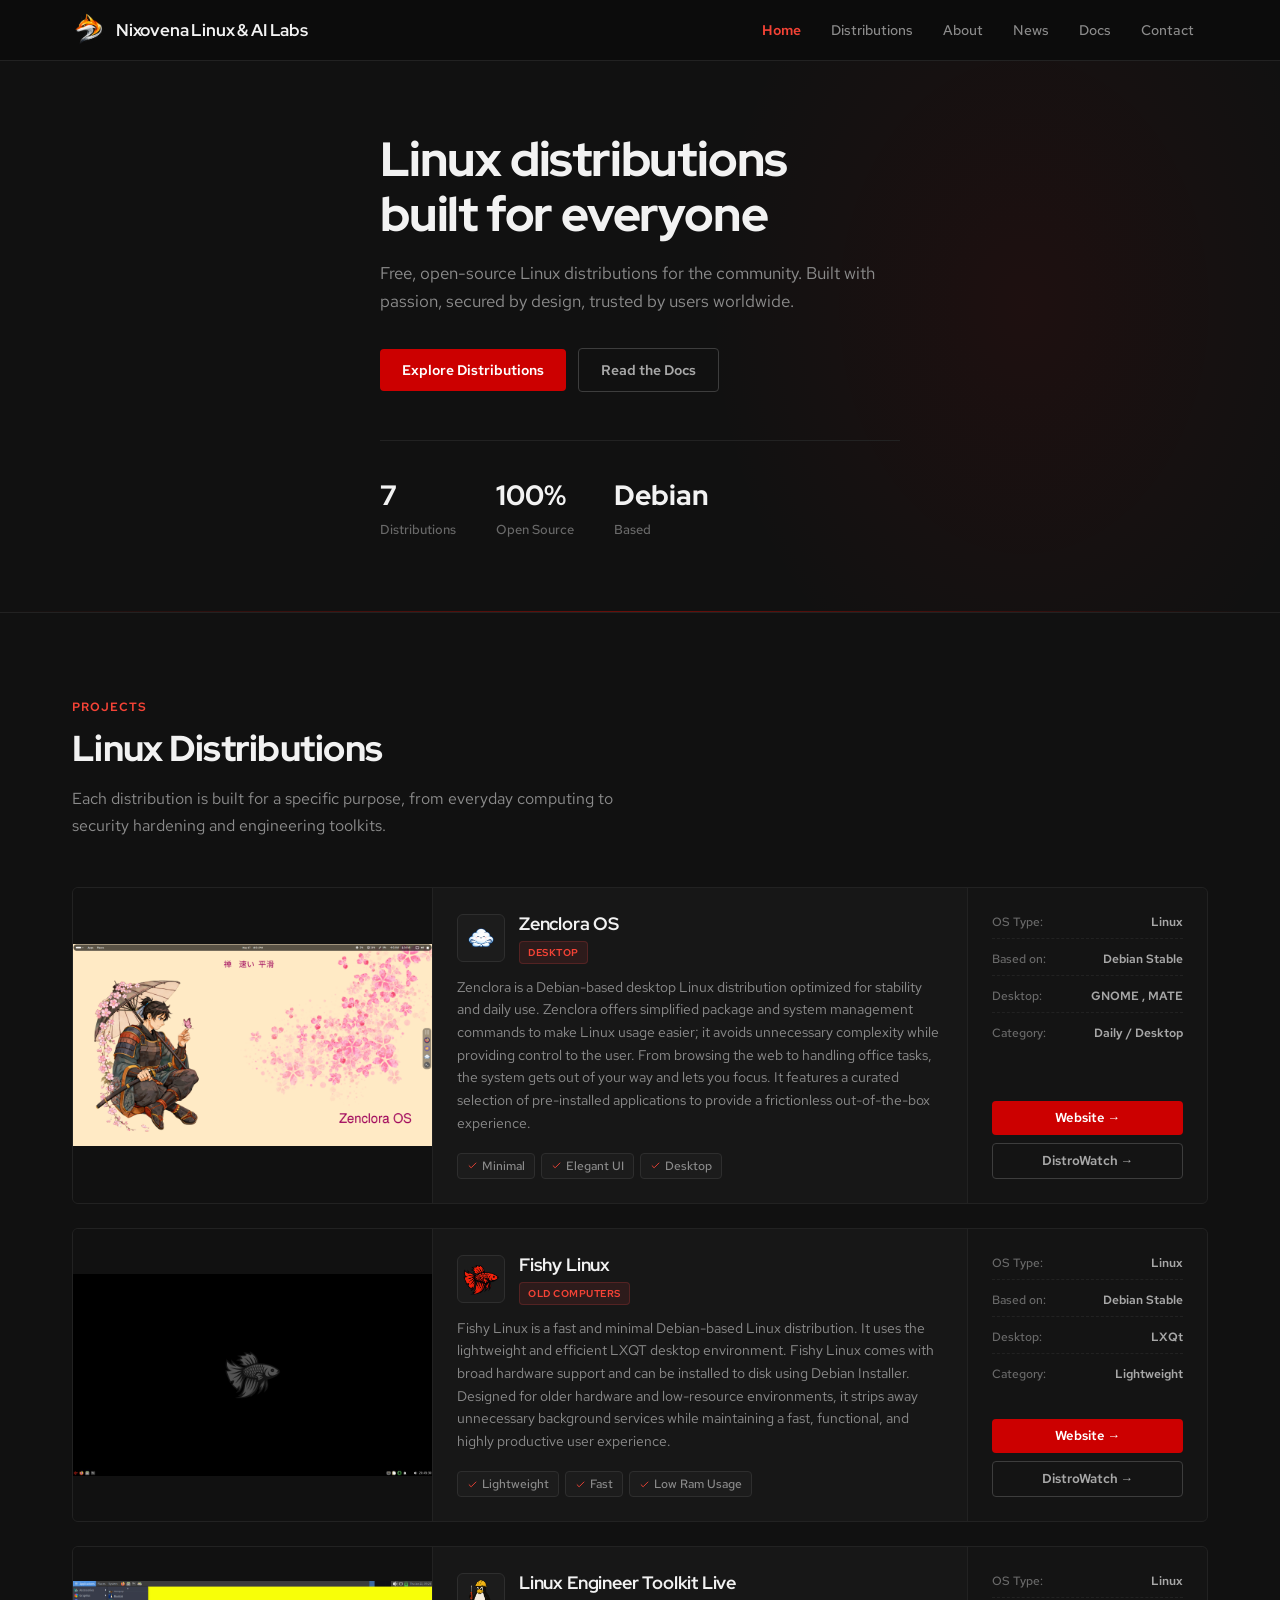
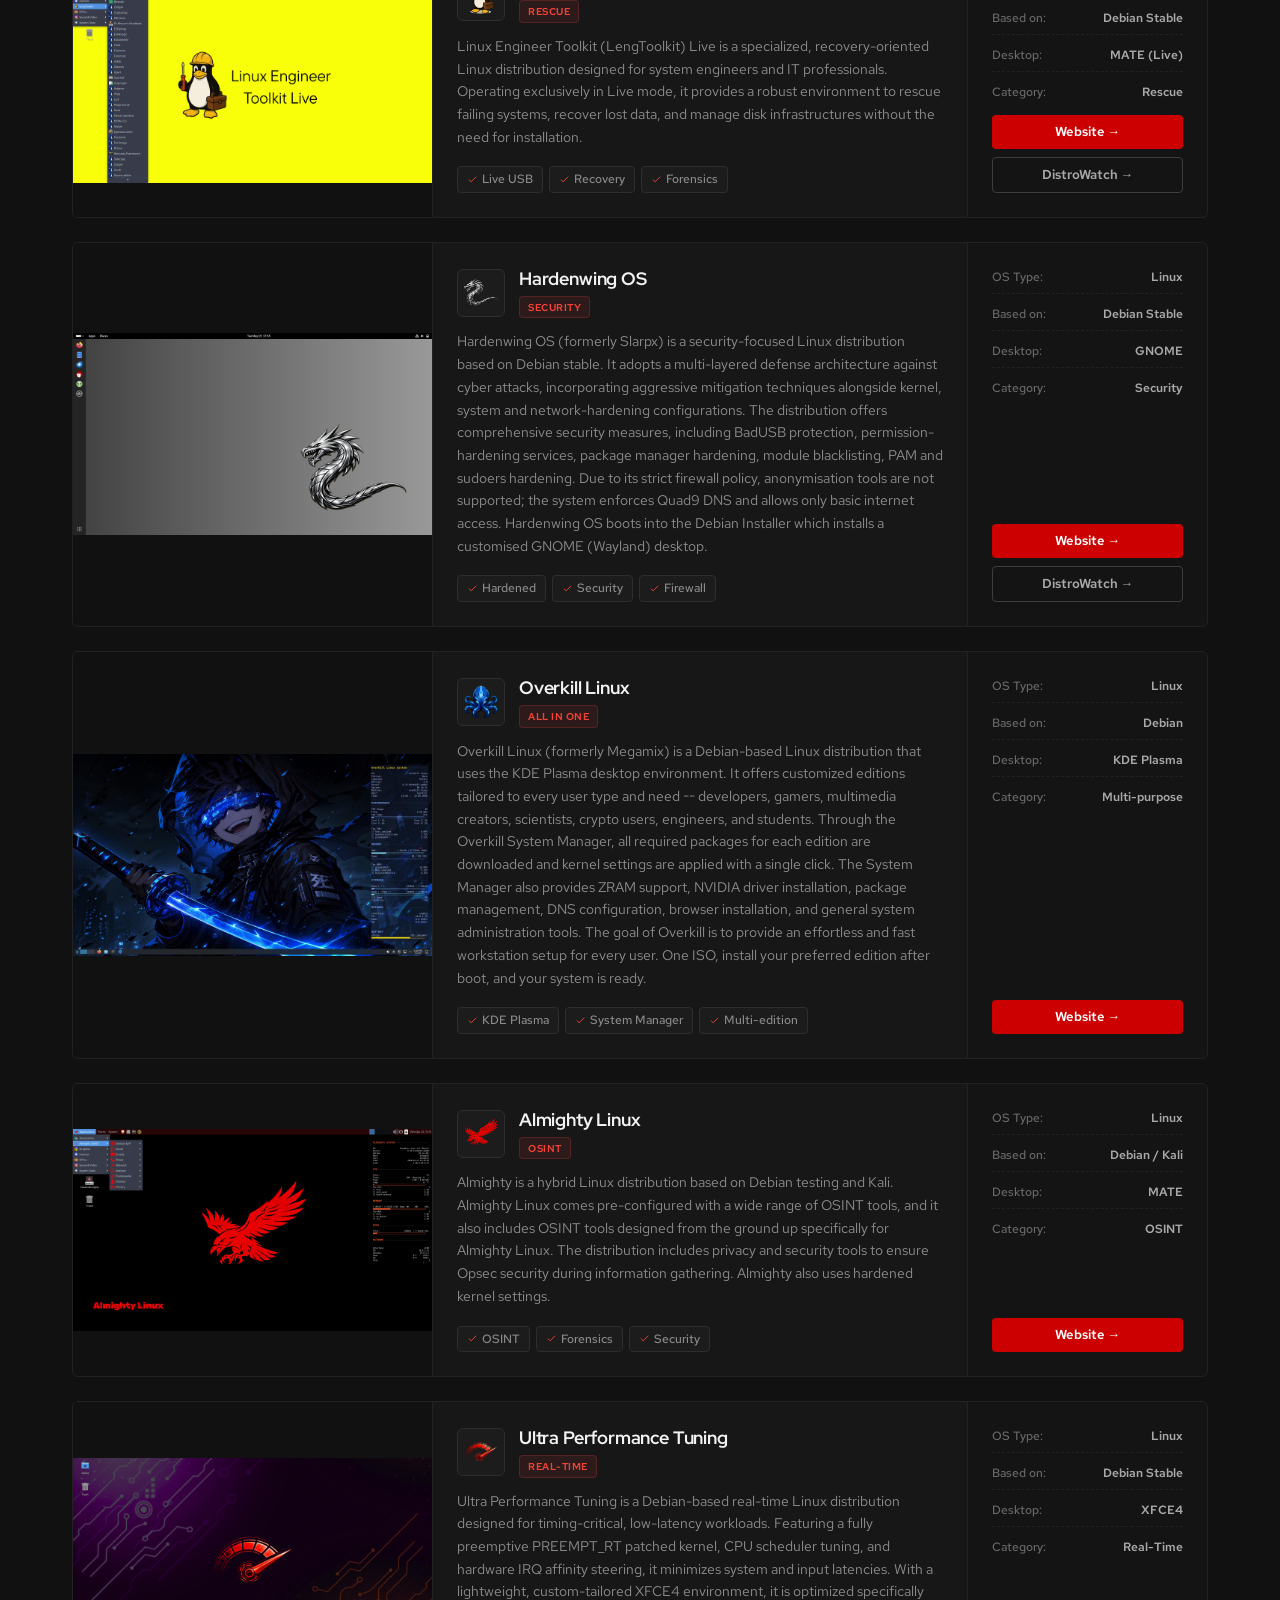
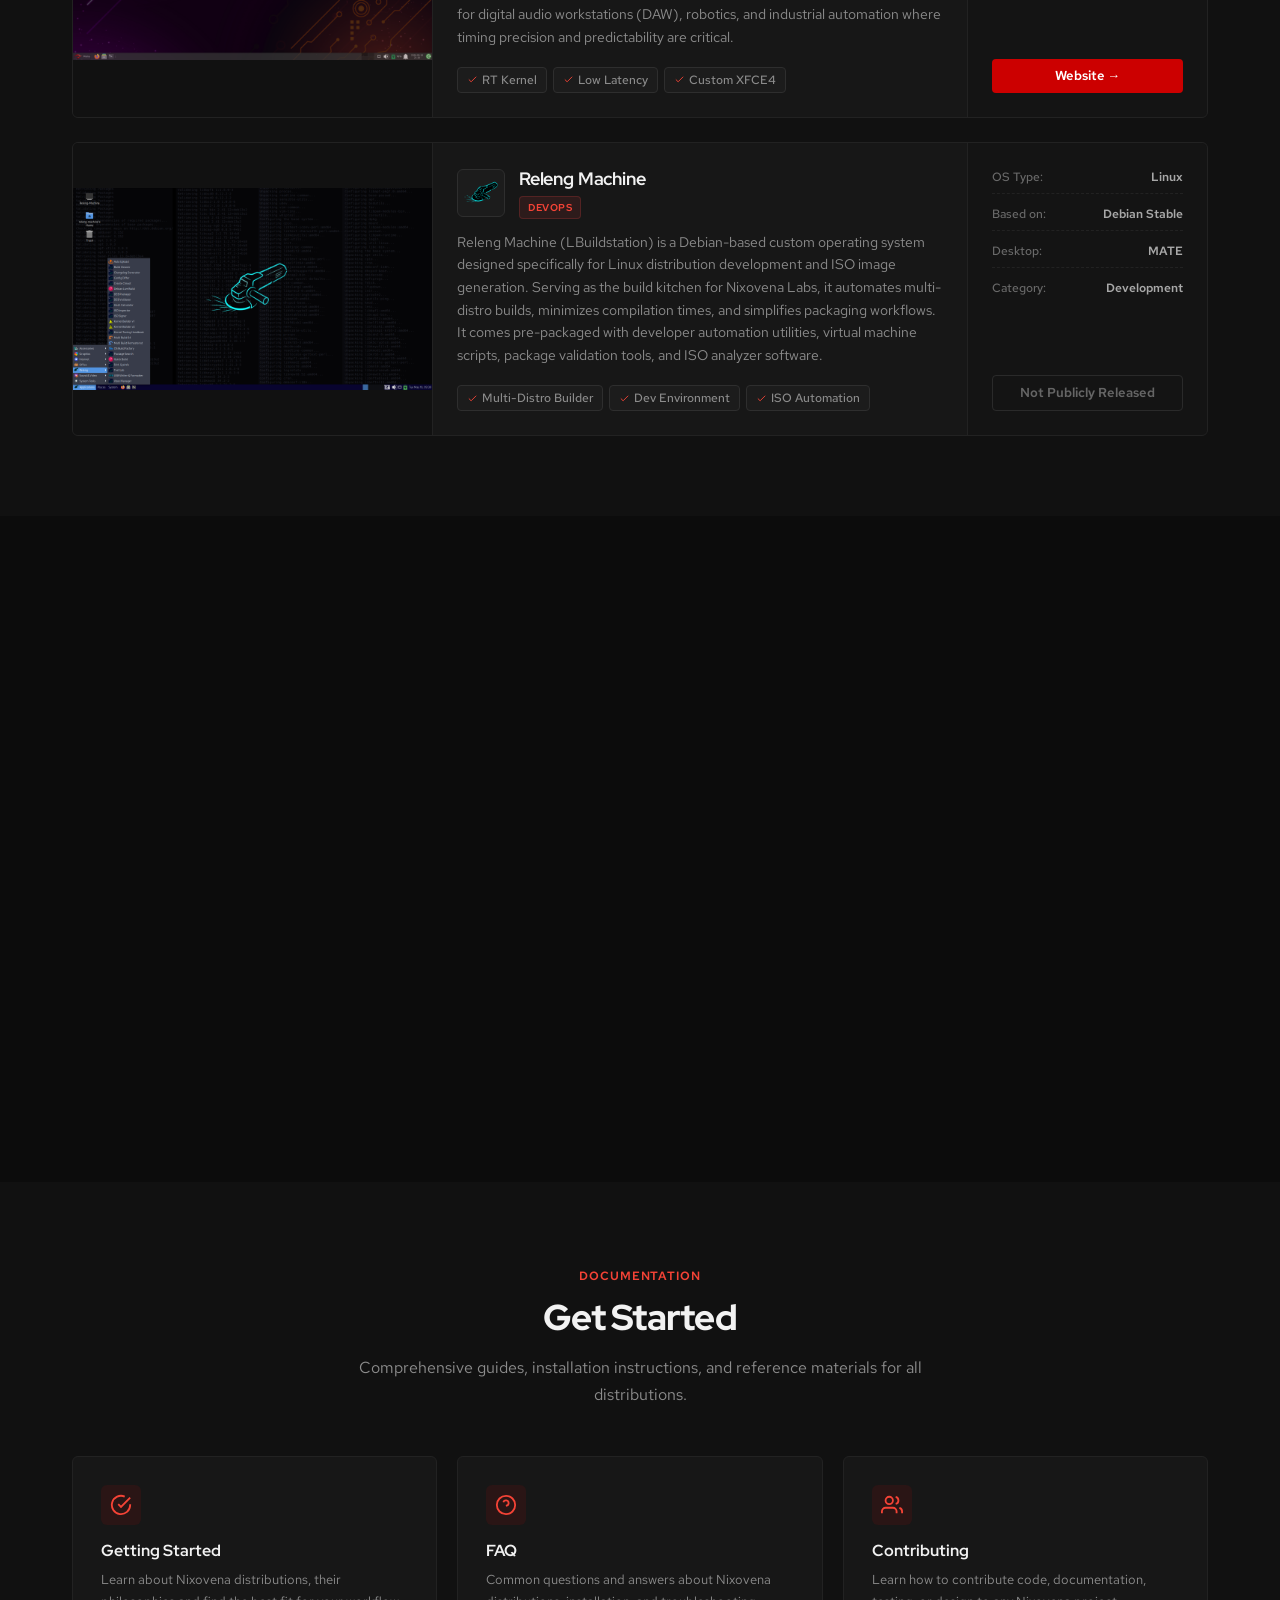
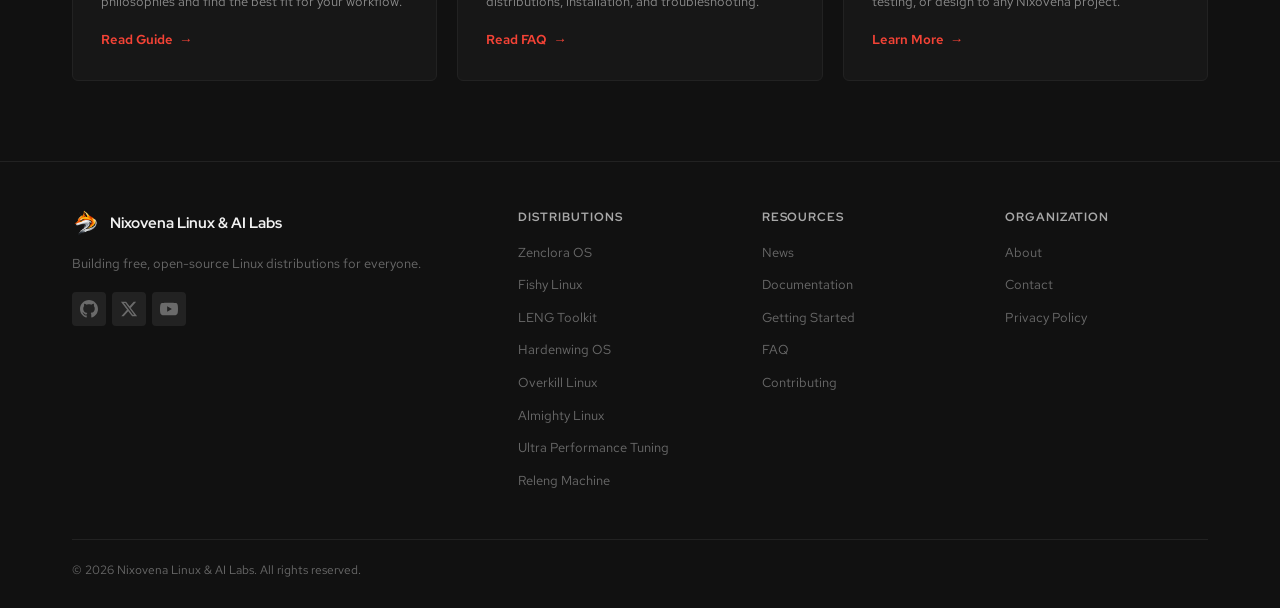
==== index.html @ 55c974b0 "Update index.html" ====
<!DOCTYPE html>
<html lang="en">

<head>
    <meta charset="UTF-8">
    <meta name="viewport" content="width=device-width, initial-scale=1.0">
    <meta name="description"
        content="Nixovena Linux & AI Labs develops free, open-source Linux distributions for everyone. Explore Zenclora OS, Fishy Linux, LENG Toolkit, Hardenwing OS, Overkill Linux, Almighty Linux, Ultra Performance Tuning, and Releng Machine.">
    <meta name="keywords"
        content="Linux, distributions, open source, free, Nixovena Linux & AI Labs, Zenclora, Fishy Linux, Hardenwing, Overkill Linux, Almighty Linux, Ultra Performance Tuning, Releng Machine">
    <title>Nixovena Linux & AI Labs | Linux Distributions for Everyone</title>
    <link rel="icon" type="image/png" href="Assets/nixovena.png">
    <link rel="shortcut icon" href="Assets/nixovena.png" type="image/png">
    <link rel="stylesheet" href="style.css">
</head>

<body>

    <!-- Navbar -->
    <nav class="navbar" id="navbar">
        <div class="navbar-inner">
            <a href="index.html" class="navbar-brand">
                <img src="Assets/nixovena.png" alt="Nixovena Linux & AI Labs Logo">
                <span>Nixovena Linux & AI Labs</span>
            </a>
            <ul class="navbar-links" id="navLinks">
                <li><a href="index.html" class="active">Home</a></li>
                <li><a href="#distros">Distributions</a></li>
                <li><a href="#about-preview">About</a></li>
                <li><a href="news.html">News</a></li>
                <li><a href="docs.html">Docs</a></li>
                <li><a href="contact.html">Contact</a></li>
            </ul>
            <button class="mobile-toggle" id="mobileToggle" aria-label="Toggle navigation">
                <span></span>
                <span></span>
                <span></span>
            </button>
        </div>
    </nav>

    <!-- Hero -->
    <section class="hero" id="hero">
        <div class="hero-content">
            <h1>Linux distributions<br>built for everyone</h1>
            <p class="hero-subtitle">
                Free, open-source Linux distributions for the community.
                Built with passion, secured by design, trusted by users worldwide.
            </p>
            <div class="hero-actions">
                <a href="#distros" class="btn btn-primary">Explore Distributions</a>
                <a href="docs.html" class="btn btn-secondary">Read the Docs</a>
            </div>
            <div class="hero-stats">
                <div class="hero-stat">
                    <div class="hero-stat-value">7</div>
                    <div class="hero-stat-label">Distributions</div>
                </div>
                <div class="hero-stat">
                    <div class="hero-stat-value">100%</div>
                    <div class="hero-stat-label">Open Source</div>
                </div>
                <div class="hero-stat">
                    <div class="hero-stat-value">Debian</div>
                    <div class="hero-stat-label">Based</div>
                </div>
            </div>
        </div>
    </section>

    <!-- Distributions -->
    <section class="section section-alt" id="distros">
        <div class="container">
            <div class="section-header reveal">
                <span class="section-eyebrow">Projects</span>
                <h2 class="section-title">Linux Distributions</h2>
                <p class="section-desc">Each distribution is built for a specific purpose, from everyday computing to
                    security hardening and engineering toolkits.</p>
            </div>

            <div class="distros-grid">

                <!-- Zenclora OS -->
                <div class="distro-card reveal reveal-delay-1">
                    <div class="distro-card-screenshot">
                        <img src="Assets/zenclora-de.png" alt="Zenclora OS Desktop" loading="lazy">
                    </div>
                    <div class="distro-card-content">
                        <div class="distro-card-header">
                            <img src="Assets/zenclora.png" alt="Zenclora OS Logo" class="distro-card-logo">
                            <div class="distro-card-info">
                                <h3>Zenclora OS</h3>
                                <span class="distro-card-tag">Desktop</span>
                            </div>
                        </div>
                        <p class="distro-card-desc">Zenclora is a Debian-based desktop Linux distribution optimized for
                            stability and daily use. Zenclora offers simplified package and system management commands
                            to make Linux usage easier; it avoids unnecessary complexity while providing control to the
                            user. From browsing the web to handling office tasks, the system gets out of your way and
                            lets you focus. It features a curated selection of pre-installed applications to provide a
                            frictionless out-of-the-box experience.</p>
                        <div class="distro-card-features">
                            <span class="distro-feature"><svg viewBox="0 0 24 24" fill="none" stroke="currentColor"
                                    stroke-width="2">
                                    <polyline points="20 6 9 17 4 12" />
                                </svg> Minimal</span>
                            <span class="distro-feature"><svg viewBox="0 0 24 24" fill="none" stroke="currentColor"
                                    stroke-width="2">
                                    <polyline points="20 6 9 17 4 12" />
                                </svg> Elegant UI</span>
                            <span class="distro-feature"><svg viewBox="0 0 24 24" fill="none" stroke="currentColor"
                                    stroke-width="2">
                                    <polyline points="20 6 9 17 4 12" />
                                </svg> Desktop</span>
                        </div>
                    </div>
                    <div class="distro-card-specs">
                        <div class="specs-table">
                            <div class="spec-row">
                                <span class="spec-label">OS Type:</span>
                                <span class="spec-value">Linux</span>
                            </div>
                            <div class="spec-row">
                                <span class="spec-label">Based on:</span>
                                <span class="spec-value">Debian Stable</span>
                            </div>
                            <div class="spec-row">
                                <span class="spec-label">Desktop:</span>
                                <span class="spec-value">GNOME , MATE</span>
                            </div>
                            <div class="spec-row">
                                <span class="spec-label">Category:</span>
                                <span class="spec-value">Daily / Desktop</span>
                            </div>
                        </div>
                        <div class="distro-card-actions">
                            <a href="https://nixovena.org/zenclora" target="_blank" class="btn btn-primary">Website
                                &rarr;</a>
                            <a href="https://distrowatch.com/zenclora" target="_blank"
                                class="btn btn-secondary">DistroWatch
                                &rarr;</a>
                        </div>
                    </div>
                </div>

                <!-- Fishy Linux -->
                <div class="distro-card reveal reveal-delay-2">
                    <div class="distro-card-screenshot">
                        <img src="Assets/fishy-de.jpeg" alt="Fishy Linux Desktop" loading="lazy">
                    </div>
                    <div class="distro-card-content">
                        <div class="distro-card-header">
                            <img src="Assets/fishy.png" alt="Fishy Linux Logo" class="distro-card-logo">
                            <div class="distro-card-info">
                                <h3>Fishy Linux</h3>
                                <span class="distro-card-tag">Old Computers</span>
                            </div>
                        </div>
                        <p class="distro-card-desc">Fishy Linux is a fast and minimal Debian-based Linux distribution.
                            It uses the lightweight and efficient LXQT desktop environment. Fishy Linux comes with broad
                            hardware support and can be installed to disk using Debian Installer. Designed for older
                            hardware and low-resource environments, it strips away unnecessary background services while
                            maintaining a fast, functional, and highly productive user experience.</p>
                        <div class="distro-card-features">
                            <span class="distro-feature"><svg viewBox="0 0 24 24" fill="none" stroke="currentColor"
                                    stroke-width="2">
                                    <polyline points="20 6 9 17 4 12" />
                                </svg> Lightweight</span>
                            <span class="distro-feature"><svg viewBox="0 0 24 24" fill="none" stroke="currentColor"
                                    stroke-width="2">
                                    <polyline points="20 6 9 17 4 12" />
                                </svg> Fast</span>
                            <span class="distro-feature"><svg viewBox="0 0 24 24" fill="none" stroke="currentColor"
                                    stroke-width="2">
                                    <polyline points="20 6 9 17 4 12" />
                                </svg> Low Ram Usage</span>
                        </div>
                    </div>
                    <div class="distro-card-specs">
                        <div class="specs-table">
                            <div class="spec-row">
                                <span class="spec-label">OS Type:</span>
                                <span class="spec-value">Linux</span>
                            </div>
                            <div class="spec-row">
                                <span class="spec-label">Based on:</span>
                                <span class="spec-value">Debian Stable</span>
                            </div>
                            <div class="spec-row">
                                <span class="spec-label">Desktop:</span>
                                <span class="spec-value">LXQt</span>
                            </div>
                            <div class="spec-row">
                                <span class="spec-label">Category:</span>
                                <span class="spec-value">Lightweight</span>
                            </div>
                        </div>
                        <div class="distro-card-actions">
                            <a href="https://nixovena.org/fishy" target="_blank" class="btn btn-primary">Website
                                &rarr;</a>
                            <a href="https://distrowatch.com/fishy" target="_blank"
                                class="btn btn-secondary">DistroWatch
                                &rarr;</a>
                        </div>
                    </div>
                </div>

                <!-- Linux Engineer Toolkit Live -->
                <div class="distro-card reveal reveal-delay-3">
                    <div class="distro-card-screenshot">
                        <img src="Assets/leng-de.png" alt="Linux Engineer Toolkit Live Desktop" loading="lazy">
                    </div>
                    <div class="distro-card-content">
                        <div class="distro-card-header">
                            <img src="Assets/leng.png" alt="LENG Logo" class="distro-card-logo">
                            <div class="distro-card-info">
                                <h3>Linux Engineer Toolkit Live</h3>
                                <span class="distro-card-tag">Rescue</span>
                            </div>
                        </div>
                        <p class="distro-card-desc">Linux Engineer Toolkit (LengToolkit) Live is a specialized,
                            recovery-oriented Linux distribution designed for system engineers and IT professionals.
                            Operating exclusively in Live mode, it provides a robust environment to rescue failing
                            systems, recover lost data, and manage disk infrastructures without the need for
                            installation.</p>
                        <div class="distro-card-features">
                            <span class="distro-feature"><svg viewBox="0 0 24 24" fill="none" stroke="currentColor"
                                    stroke-width="2">
                                    <polyline points="20 6 9 17 4 12" />
                                </svg> Live USB</span>
                            <span class="distro-feature"><svg viewBox="0 0 24 24" fill="none" stroke="currentColor"
                                    stroke-width="2">
                                    <polyline points="20 6 9 17 4 12" />
                                </svg> Recovery</span>
                            <span class="distro-feature"><svg viewBox="0 0 24 24" fill="none" stroke="currentColor"
                                    stroke-width="2">
                                    <polyline points="20 6 9 17 4 12" />
                                </svg> Forensics</span>
                        </div>
                    </div>
                    <div class="distro-card-specs">
                        <div class="specs-table">
                            <div class="spec-row">
                                <span class="spec-label">OS Type:</span>
                                <span class="spec-value">Linux</span>
                            </div>
                            <div class="spec-row">
                                <span class="spec-label">Based on:</span>
                                <span class="spec-value">Debian Stable</span>
                            </div>
                            <div class="spec-row">
                                <span class="spec-label">Desktop:</span>
                                <span class="spec-value">MATE (Live)</span>
                            </div>
                            <div class="spec-row">
                                <span class="spec-label">Category:</span>
                                <span class="spec-value">Rescue</span>
                            </div>
                        </div>
                        <div class="distro-card-actions">
                            <a href="https://nixovena.org/lengtoolkit" target="_blank" class="btn btn-primary">Website
                                &rarr;</a>
                            <a href="https://distrowatch.com/lengtoolkit" target="_blank"
                                class="btn btn-secondary">DistroWatch
                                &rarr;</a>
                        </div>
                    </div>
                </div>

                <!-- Hardenwing OS -->
                <div class="distro-card reveal reveal-delay-4">
                    <div class="distro-card-screenshot">
                        <img src="Assets/hardenwing-de.png" alt="Hardenwing OS Desktop" loading="lazy">
                    </div>
                    <div class="distro-card-content">
                        <div class="distro-card-header">
                            <img src="Assets/hardenwing.png" alt="Hardenwing Logo" class="distro-card-logo">
                            <div class="distro-card-info">
                                <h3>Hardenwing OS</h3>
                                <span class="distro-card-tag">Security</span>
                            </div>
                        </div>
                        <p class="distro-card-desc">Hardenwing OS (formerly Slarpx) is a security-focused Linux
                            distribution based on Debian stable. It adopts a multi-layered defense
                            architecture against cyber attacks, incorporating aggressive mitigation techniques alongside
                            kernel, system and network-hardening configurations. The distribution offers comprehensive
                            security measures, including BadUSB protection, permission-hardening services, package
                            manager hardening, module blacklisting, PAM and sudoers hardening. Due to its strict
                            firewall policy, anonymisation tools are not supported; the system enforces Quad9 DNS and
                            allows only basic internet access. Hardenwing OS boots into the Debian Installer
                            which installs a customised GNOME (Wayland) desktop.</p>
                        <div class="distro-card-features">
                            <span class="distro-feature"><svg viewBox="0 0 24 24" fill="none" stroke="currentColor"
                                    stroke-width="2">
                                    <polyline points="20 6 9 17 4 12" />
                                </svg> Hardened</span>
                            <span class="distro-feature"><svg viewBox="0 0 24 24" fill="none" stroke="currentColor"
                                    stroke-width="2">
                                    <polyline points="20 6 9 17 4 12" />
                                </svg> Security</span>
                            <span class="distro-feature"><svg viewBox="0 0 24 24" fill="none" stroke="currentColor"
                                    stroke-width="2">
                                    <polyline points="20 6 9 17 4 12" />
                                </svg> Firewall</span>
                        </div>
                    </div>
                    <div class="distro-card-specs">
                        <div class="specs-table">
                            <div class="spec-row">
                                <span class="spec-label">OS Type:</span>
                                <span class="spec-value">Linux</span>
                            </div>
                            <div class="spec-row">
                                <span class="spec-label">Based on:</span>
                                <span class="spec-value">Debian Stable</span>
                            </div>
                            <div class="spec-row">
                                <span class="spec-label">Desktop:</span>
                                <span class="spec-value">GNOME</span>
                            </div>
                            <div class="spec-row">
                                <span class="spec-label">Category:</span>
                                <span class="spec-value">Security</span>
                            </div>
                        </div>
                        <div class="distro-card-actions">
                            <a href="https://nixovena.org/hardenwing" target="_blank" class="btn btn-primary">Website
                                &rarr;</a>
                            <a href="https://distrowatch.com/hardenwing" target="_blank"
                                class="btn btn-secondary">DistroWatch
                                &rarr;</a>
                        </div>
                    </div>
                </div>

                <!-- Overkill Linux -->
                <div class="distro-card reveal reveal-delay-5">
                    <div class="distro-card-screenshot">
                        <img src="Assets/overkill-de.jpeg" alt="Overkill Linux Desktop" loading="lazy">
                    </div>
                    <div class="distro-card-content">
                        <div class="distro-card-header">
                            <img src="Assets/overkill.png" alt="Overkill Linux Logo" class="distro-card-logo">
                            <div class="distro-card-info">
                                <h3>Overkill Linux</h3>
                                <span class="distro-card-tag">All In One</span>
                            </div>
                        </div>
                        <p class="distro-card-desc">Overkill Linux (formerly Megamix) is a Debian-based Linux distribution that uses the KDE Plasma desktop environment. It offers customized editions tailored to every user type and need -- developers, gamers, multimedia creators, scientists, crypto users, engineers, and students. Through the Overkill System Manager, all required packages for each edition are downloaded and kernel settings are applied with a single click. The System Manager also provides ZRAM support, NVIDIA driver installation, package management, DNS configuration, browser installation, and general system administration tools. The goal of Overkill is to provide an effortless and fast workstation setup for every user. One ISO, install your preferred edition after boot, and your system is ready.</p>
                        <div class="distro-card-features">
                            <span class="distro-feature"><svg viewBox="0 0 24 24" fill="none" stroke="currentColor"
                                    stroke-width="2">
                                    <polyline points="20 6 9 17 4 12" />
                                </svg> KDE Plasma</span>
                            <span class="distro-feature"><svg viewBox="0 0 24 24" fill="none" stroke="currentColor"
                                    stroke-width="2">
                                    <polyline points="20 6 9 17 4 12" />
                                </svg> System Manager</span>
                            <span class="distro-feature"><svg viewBox="0 0 24 24" fill="none" stroke="currentColor"
                                    stroke-width="2">
                                    <polyline points="20 6 9 17 4 12" />
                                </svg> Multi-edition</span>
                        </div>
                    </div>
                    <div class="distro-card-specs">
                        <div class="specs-table">
                            <div class="spec-row">
                                <span class="spec-label">OS Type:</span>
                                <span class="spec-value">Linux</span>
                            </div>
                            <div class="spec-row">
                                <span class="spec-label">Based on:</span>
                                <span class="spec-value">Debian</span>
                            </div>
                            <div class="spec-row">
                                <span class="spec-label">Desktop:</span>
                                <span class="spec-value">KDE Plasma</span>
                            </div>
                            <div class="spec-row">
                                <span class="spec-label">Category:</span>
                                <span class="spec-value">Multi-purpose</span>
                            </div>
                        </div>
                        <div class="distro-card-actions">
                            <a href="https://nixovena.org/overkill" target="_blank" class="btn btn-primary">Website
                                &rarr;</a>
                        </div>
                    </div>
                </div>

                <!-- Almighty Linux -->
                <div class="distro-card reveal reveal-delay-6">
                    <div class="distro-card-screenshot">
                        <img src="Assets/almighty-de.png" alt="Almighty Linux Desktop" loading="lazy">
                    </div>
                    <div class="distro-card-content">
                        <div class="distro-card-header">
                            <img src="Assets/almighty.png" alt="Almighty Linux Logo" class="distro-card-logo">
                            <div class="distro-card-info">
                                <h3>Almighty Linux</h3>
                                <span class="distro-card-tag">OSINT</span>
                            </div>
                        </div>
                        <p class="distro-card-desc">Almighty is a hybrid Linux distribution based on Debian testing and
                            Kali. Almighty Linux comes pre-configured with a wide range of OSINT tools, and it also
                            includes OSINT tools designed from the ground up specifically for Almighty Linux. The
                            distribution includes privacy and security tools to ensure Opsec security during information
                            gathering. Almighty also uses hardened kernel settings.</p>
                        <div class="distro-card-features">
                            <span class="distro-feature"><svg viewBox="0 0 24 24" fill="none" stroke="currentColor"
                                    stroke-width="2">
                                    <polyline points="20 6 9 17 4 12" />
                                </svg> OSINT</span>
                            <span class="distro-feature"><svg viewBox="0 0 24 24" fill="none" stroke="currentColor"
                                    stroke-width="2">
                                    <polyline points="20 6 9 17 4 12" />
                                </svg> Forensics</span>
                            <span class="distro-feature"><svg viewBox="0 0 24 24" fill="none" stroke="currentColor"
                                    stroke-width="2">
                                    <polyline points="20 6 9 17 4 12" />
                                </svg> Security</span>
                        </div>
                    </div>
                    <div class="distro-card-specs">
                        <div class="specs-table">
                            <div class="spec-row">
                                <span class="spec-label">OS Type:</span>
                                <span class="spec-value">Linux</span>
                            </div>
                            <div class="spec-row">
                                <span class="spec-label">Based on:</span>
                                <span class="spec-value">Debian / Kali</span>
                            </div>
                            <div class="spec-row">
                                <span class="spec-label">Desktop:</span>
                                <span class="spec-value">MATE</span>
                            </div>
                            <div class="spec-row">
                                <span class="spec-label">Category:</span>
                                <span class="spec-value">OSINT</span>
                            </div>
                        </div>
                        <div class="distro-card-actions">
                            <a href="https://nixovena.org/almighty" target="_blank" class="btn btn-primary">Website
                                &rarr;</a>
                        </div>
                    </div>
                </div>

                <!-- Ultra Performance Tuning -->
                <div class="distro-card reveal reveal-delay-7">
                    <div class="distro-card-screenshot">
                        <img src="Assets/upt-de.png" alt="Ultra Performance Tuning Desktop" loading="lazy">
                    </div>
                    <div class="distro-card-content">
                        <div class="distro-card-header">
                            <img src="Assets/upt.png" alt="Ultra Performance Tuning Logo" class="distro-card-logo">
                            <div class="distro-card-info">
                                <h3>Ultra Performance Tuning</h3>
                                <span class="distro-card-tag">Real-Time</span>
                            </div>
                        </div>
                        <p class="distro-card-desc">Ultra Performance Tuning is a Debian-based real-time Linux
                            distribution
                            designed for timing-critical, low-latency workloads. Featuring a fully preemptive PREEMPT_RT
                            patched kernel, CPU scheduler tuning, and hardware IRQ affinity steering, it minimizes
                            system
                            and input latencies. With a lightweight, custom-tailored XFCE4 environment, it is optimized
                            specifically for digital audio workstations (DAW), robotics, and industrial automation where
                            timing precision and predictability are critical.
                        </p>
                        <div class="distro-card-features">
                            <span class="distro-feature"><svg viewBox="0 0 24 24" fill="none" stroke="currentColor"
                                    stroke-width="2">
                                    <polyline points="20 6 9 17 4 12" />
                                </svg> RT Kernel</span>
                            <span class="distro-feature"><svg viewBox="0 0 24 24" fill="none" stroke="currentColor"
                                    stroke-width="2">
                                    <polyline points="20 6 9 17 4 12" />
                                </svg> Low Latency</span>
                            <span class="distro-feature"><svg viewBox="0 0 24 24" fill="none" stroke="currentColor"
                                    stroke-width="2">
                                    <polyline points="20 6 9 17 4 12" />
                                </svg> Custom XFCE4</span>
                        </div>
                    </div>
                    <div class="distro-card-specs">
                        <div class="specs-table">
                            <div class="spec-row">
                                <span class="spec-label">OS Type:</span>
                                <span class="spec-value">Linux</span>
                            </div>
                            <div class="spec-row">
                                <span class="spec-label">Based on:</span>
                                <span class="spec-value">Debian Stable</span>
                            </div>
                            <div class="spec-row">
                                <span class="spec-label">Desktop:</span>
                                <span class="spec-value">XFCE4</span>
                            </div>
                            <div class="spec-row">
                                <span class="spec-label">Category:</span>
                                <span class="spec-value">Real-Time</span>
                            </div>
                        </div>
                        <div class="distro-card-actions">
                            <a href="https://nixovena.org/ultra-performance-tuning" target="_blank"
                                class="btn btn-primary">Website
                                &rarr;</a>
                        </div>
                    </div>
                </div>

                <!-- Releng Machine -->
                <div class="distro-card reveal reveal-delay-8">
                    <div class="distro-card-screenshot">
                        <img src="Assets/rm-de.png" alt="Releng Machine Desktop" loading="lazy">
                    </div>
                    <div class="distro-card-content">
                        <div class="distro-card-header">
                            <img src="Assets/rm.png" alt="Releng Machine Logo" class="distro-card-logo">
                            <div class="distro-card-info">
                                <h3>Releng Machine</h3>
                                <span class="distro-card-tag">DevOps</span>
                            </div>
                        </div>
                        <p class="distro-card-desc">Releng Machine (LBuildstation) is a Debian-based custom operating
                            system designed specifically for Linux distribution development and ISO image generation.
                            Serving as the build kitchen for Nixovena Labs, it automates multi-distro builds, minimizes
                            compilation times, and simplifies packaging workflows. It comes pre-packaged with developer
                            automation utilities, virtual machine scripts, package validation tools, and ISO analyzer
                            software.
                        </p>
                        <div class="distro-card-features">
                            <span class="distro-feature"><svg viewBox="0 0 24 24" fill="none" stroke="currentColor"
                                    stroke-width="2">
                                    <polyline points="20 6 9 17 4 12" />
                                </svg> Multi-Distro Builder</span>
                            <span class="distro-feature"><svg viewBox="0 0 24 24" fill="none" stroke="currentColor"
                                    stroke-width="2">
                                    <polyline points="20 6 9 17 4 12" />
                                </svg> Dev Environment</span>
                            <span class="distro-feature"><svg viewBox="0 0 24 24" fill="none" stroke="currentColor"
                                    stroke-width="2">
                                    <polyline points="20 6 9 17 4 12" />
                                </svg> ISO Automation</span>
                        </div>
                    </div>
                    <div class="distro-card-specs">
                        <div class="specs-table">
                            <div class="spec-row">
                                <span class="spec-label">OS Type:</span>
                                <span class="spec-value">Linux</span>
                            </div>
                            <div class="spec-row">
                                <span class="spec-label">Based on:</span>
                                <span class="spec-value">Debian Stable</span>
                            </div>
                            <div class="spec-row">
                                <span class="spec-label">Desktop:</span>
                                <span class="spec-value">MATE</span>
                            </div>
                            <div class="spec-row">
                                <span class="spec-label">Category:</span>
                                <span class="spec-value">Development</span>
                            </div>
                        </div>
                        <div class="distro-card-actions">
                            <button class="btn btn-secondary" disabled
                                style="opacity: 0.55; cursor: not-allowed; width: 100%; display: flex; justify-content: center; align-items: center;">Not
                                Publicly Released</button>
                        </div>
                    </div>
                </div>

            </div>
        </div>
    </section>

    <!-- About -->
    <section class="section" id="about-preview">
        <div class="container">
            <div class="about-grid">
                <div class="about-image reveal">
                    <video src="Assets/teaser.mp4" autoplay loop muted playsinline
                        style="width: 100%; max-width: 650px; border-radius: 16px; box-shadow: 0 24px 48px rgba(0,0,0,0.7), 0 0 0 1px rgba(255,255,255,0.05); object-fit: cover;"></video>
                </div>
                <div class="about-content reveal reveal-delay-2">
                    <span class="section-eyebrow">About</span>
                    <h2>What is Nixovena Linux & AI Labs?</h2>
                    <p>Nixovena Linux & AI Labs is an independent organization dedicated to building free, open-source
                        Linux distributions for the global community. The mission is to make Linux accessible, secure,
                        and powerful for everyone, from beginners to advanced security researchers.</p>
                    <p>Every distribution solves a real-world problem, whether it's providing a clean desktop
                        experience, a toolkit for engineers, or a hardened OS for security-conscious users.</p>
                    <div class="about-values">
                        <div class="about-value">
                            <div class="about-value-icon"><svg width="20" height="20" viewBox="0 0 24 24" fill="none"
                                    stroke="currentColor" stroke-width="2">
                                    <rect x="3" y="11" width="18" height="11" rx="2" ry="2" />
                                    <path d="M7 11V7a5 5 0 0 1 10 0v4" />
                                </svg></div>
                            <h4>Open Source</h4>
                            <p>100% free and open source, forever.</p>
                        </div>
                        <div class="about-value">
                            <div class="about-value-icon"><svg width="20" height="20" viewBox="0 0 24 24" fill="none"
                                    stroke="currentColor" stroke-width="2">
                                    <path d="M12 22s8-4 8-10V5l-8-3-8 3v7c0 6 8 10 8 10z" />
                                </svg></div>
                            <h4>Security First</h4>
                            <p>Built with security as a core principle.</p>
                        </div>
                        <div class="about-value">
                            <div class="about-value-icon"><svg width="20" height="20" viewBox="0 0 24 24" fill="none"
                                    stroke="currentColor" stroke-width="2">
                                    <circle cx="12" cy="12" r="10" />
                                    <line x1="2" y1="12" x2="22" y2="12" />
                                    <path
                                        d="M12 2a15.3 15.3 0 0 1 4 10 15.3 15.3 0 0 1-4 10 15.3 15.3 0 0 1-4-10 15.3 15.3 0 0 1 4-10z" />
                                </svg></div>
                            <h4>Community</h4>
                            <p>By the community, for the community.</p>
                        </div>
                        <div class="about-value">
                            <div class="about-value-icon"><svg width="20" height="20" viewBox="0 0 24 24" fill="none"
                                    stroke="currentColor" stroke-width="2">
                                    <polygon points="13 2 3 14 12 14 11 22 21 10 12 10 13 2" />
                                </svg></div>
                            <h4>Performance</h4>
                            <p>Optimized for speed and efficiency.</p>
                        </div>
                    </div>
                </div>
            </div>
        </div>
    </section>

    <!-- Docs Preview -->
    <section class="section section-alt" id="docs-preview">
        <div class="container">
            <div class="section-header center reveal">
                <span class="section-eyebrow">Documentation</span>
                <h2 class="section-title">Get Started</h2>
                <p class="section-desc">Comprehensive guides, installation instructions, and reference materials for all
                    distributions.</p>
            </div>
            <div class="docs-grid">
                <a href="docs.html#getting-started" class="docs-card reveal reveal-delay-1">
                    <div class="docs-card-icon"><svg width="22" height="22" viewBox="0 0 24 24" fill="none"
                            stroke="currentColor" stroke-width="2">
                            <path d="M22 11.08V12a10 10 0 1 1-5.93-9.14" />
                            <polyline points="22 4 12 14.01 9 11.01" />
                        </svg></div>
                    <h3>Getting Started</h3>
                    <p>Learn about Nixovena distributions, their philosophies and find the best fit for your workflow.
                    </p>
                    <span class="docs-card-link">Read Guide <span>&rarr;</span></span>
                </a>
                <a href="docs.html#faq" class="docs-card reveal reveal-delay-2">
                    <div class="docs-card-icon"><svg width="22" height="22" viewBox="0 0 24 24" fill="none"
                            stroke="currentColor" stroke-width="2">
                            <circle cx="12" cy="12" r="10" />
                            <path d="M9.09 9a3 3 0 0 1 5.83 1c0 2-3 3-3 3" />
                            <line x1="12" y1="17" x2="12.01" y2="17" />
                        </svg></div>
                    <h3>FAQ</h3>
                    <p>Common questions and answers about Nixovena distributions, installation, and troubleshooting.</p>
                    <span class="docs-card-link">Read FAQ <span>&rarr;</span></span>
                </a>
                <a href="docs.html#contributing" class="docs-card reveal reveal-delay-3">
                    <div class="docs-card-icon"><svg width="22" height="22" viewBox="0 0 24 24" fill="none"
                            stroke="currentColor" stroke-width="2">
                            <path d="M17 21v-2a4 4 0 0 0-4-4H5a4 4 0 0 0-4 4v2" />
                            <circle cx="9" cy="7" r="4" />
                            <path d="M23 21v-2a4 4 0 0 0-3-3.87" />
                            <path d="M16 3.13a4 4 0 0 1 0 7.75" />
                        </svg></div>
                    <h3>Contributing</h3>
                    <p>Learn how to contribute code, documentation, testing, or design to any Nixovena project.</p>
                    <span class="docs-card-link">Learn More <span>&rarr;</span></span>
                </a>
            </div>
        </div>
    </section>

    <!-- Footer -->
    <footer class="footer">
        <div class="container">
            <div class="footer-grid">
                <div class="footer-about">
                    <div class="footer-brand">
                        <img src="Assets/nixovena.png" alt="Nixovena Labs">
                        <span>Nixovena Linux & AI Labs</span>
                    </div>
                    <p>Building free, open-source Linux distributions for everyone.</p>
                    <div class="footer-social">
                        <a href="https://github.com/Nixovena" target="_blank" aria-label="GitHub">
                            <svg width="18" height="18" viewBox="0 0 24 24" fill="currentColor">
                                <path
                                    d="M12 0c-6.626 0-12 5.373-12 12 0 5.302 3.438 9.8 8.207 11.387.599.111.793-.261.793-.577v-2.234c-3.338.726-4.033-1.416-4.033-1.416-.546-1.387-1.333-1.756-1.333-1.756-1.089-.745.083-.729.083-.729 1.205.084 1.839 1.237 1.839 1.237 1.07 1.834 2.807 1.304 3.492.997.107-.775.418-1.305.762-1.604-2.665-.305-5.467-1.334-5.467-5.931 0-1.311.469-2.381 1.236-3.221-.124-.303-.535-1.524.117-3.176 0 0 1.008-.322 3.301 1.23.957-.266 1.983-.399 3.003-.404 1.02.005 2.047.138 3.006.404 2.291-1.552 3.297-1.23 3.297-1.23.653 1.653.242 2.874.118 3.176.77.84 1.235 1.911 1.235 3.221 0 4.609-2.807 5.624-5.479 5.921.43.372.823 1.102.823 2.222v3.293c0 .319.192.694.801.576 4.765-1.589 8.199-6.086 8.199-11.386 0-6.627-5.373-12-12-12z" />
                            </svg>
                        </a>
                        <a href="https://x.com/Nixovena" target="_blank" aria-label="X">
                            <svg width="18" height="18" viewBox="0 0 24 24" fill="currentColor">
                                <path
                                    d="M18.244 2.25h3.308l-7.227 8.26 8.502 11.24H16.17l-5.214-6.817L4.99 21.75H1.68l7.73-8.835L1.254 2.25H8.08l4.713 6.231zm-1.161 17.52h1.833L7.084 4.126H5.117z" />
                            </svg>
                        </a>
                        <a href="https://youtube.com/@Nixovena" target="_blank" aria-label="YouTube">
                            <svg width="18" height="18" viewBox="0 0 24 24" fill="currentColor">
                                <path
                                    d="M23.498 6.186a3.016 3.016 0 0 0-2.122-2.136C19.505 3.545 12 3.545 12 3.545s-7.505 0-9.377.505A3.017 3.017 0 0 0 .502 6.186C0 8.07 0 12 0 12s0 3.93.502 5.814a3.016 3.016 0 0 0 2.122 2.136c1.871.505 9.376.505 9.376.505s7.505 0 9.377-.505a3.015 3.015 0 0 0 2.122-2.136C24 15.93 24 12 24 12s0-3.93-.502-5.814zM9.545 15.568V8.432L15.818 12l-6.273 3.568z" />
                            </svg>
                        </a>
                    </div>
                </div>
                <div class="footer-col">
                    <h4>Distributions</h4>
                    <ul>
                        <li><a href="#distros">Zenclora OS</a></li>
                        <li><a href="#distros">Fishy Linux</a></li>
                        <li><a href="#distros">LENG Toolkit</a></li>
                        <li><a href="#distros">Hardenwing OS</a></li>
                        <li><a href="#distros">Overkill Linux</a></li>
                        <li><a href="#distros">Almighty Linux</a></li>
                        <li><a href="#distros">Ultra Performance Tuning</a></li>
                        <li><a href="#distros">Releng Machine</a></li>
                    </ul>
                </div>
                <div class="footer-col">
                    <h4>Resources</h4>
                    <ul>
                        <li><a href="news.html">News</a></li>
                        <li><a href="docs.html">Documentation</a></li>
                        <li><a href="docs.html#getting-started">Getting Started</a></li>
                        <li><a href="docs.html#faq">FAQ</a></li>
                        <li><a href="docs.html#contributing">Contributing</a></li>
                    </ul>
                </div>
                <div class="footer-col">
                    <h4>Organization</h4>
                    <ul>
                        <li><a href="#about-preview">About</a></li>
                        <li><a href="contact.html">Contact</a></li>
                        <li><a href="#">Privacy Policy</a></li>
                    </ul>
                </div>
            </div>
            <div class="footer-bottom">
                <span>&copy; 2026 <a href="https://nixovena.org" style="color: inherit; text-decoration: none;">Nixovena
                        Linux & AI Labs</a>. All rights reserved.</span>
            </div>
        </div>
    </footer>

    <!-- Lightbox Modal -->
    <div id="imageModal" class="modal">
        <span class="close">&times;</span>
        <img class="modal-content" id="img01">
    </div>

    <script src="script.js"></script>
</body>

</html>
---- style.css ----
@import url('https://fonts.googleapis.com/css2?family=Red+Hat+Display:wght@400;500;600;700;800;900&family=Red+Hat+Text:wght@400;500;600;700&family=Red+Hat+Mono:wght@400;500;700&display=swap');

:root {
    --color-black: #0c0c0c;
    --color-gray-950: #111111;
    --color-gray-900: #171717;
    --color-gray-850: #1c1c1c;
    --color-gray-800: #222222;
    --color-gray-700: #2e2e2e;
    --color-gray-600: #3d3d3d;
    --color-gray-500: #6a6a6a;
    --color-gray-400: #8c8c8c;
    --color-gray-300: #a8a8a8;
    --color-gray-200: #c8c8c8;
    --color-gray-100: #e0e0e0;
    --color-white: #f2f2f2;

    --color-red-800: #6b0f0a;
    --color-red-700: #8b1a10;
    --color-red-600: #c00;
    --color-red-500: #e00;
    --color-red-400: #f44336;
    --color-red-300: #ff6659;
    --color-red-200: #ff9a8d;
    --color-red-100: #2a1515;
    --color-red-50: #1e1012;

    --color-green-500: #4caf50;
    --color-green-100: #1a2e1a;

    --color-blue-500: #5c9eff;
    --color-blue-100: #141e2e;

    --color-orange-500: #ff9800;
    --color-orange-100: #2a1e0a;

    --font-heading: 'Red Hat Display', -apple-system, BlinkMacSystemFont, sans-serif;
    --font-body: 'Red Hat Text', -apple-system, BlinkMacSystemFont, sans-serif;
    --font-mono: 'Red Hat Mono', monospace;

    --radius-sm: 4px;
    --radius-md: 6px;
    --radius-lg: 10px;

    --shadow-sm: 0 1px 3px rgba(0, 0, 0, 0.4);
    --shadow-md: 0 4px 16px rgba(0, 0, 0, 0.5);
    --shadow-lg: 0 8px 32px rgba(0, 0, 0, 0.6);

    --transition-fast: 150ms ease;
    --transition-normal: 250ms ease;
    --transition-slow: 400ms ease;

    --container-max: 1200px;
    --navbar-height: 60px;
}

/* ===== RESET ===== */
*,
*::before,
*::after {
    margin: 0;
    padding: 0;
    box-sizing: border-box;
}

html {
    scroll-behavior: smooth;
    font-size: 16px;
    scrollbar-width: thin;
    scrollbar-color: var(--color-gray-600) var(--color-gray-900);
}

body {
    font-family: var(--font-body);
    color: var(--color-gray-200);
    background: var(--color-black);
    line-height: 1.6;
    -webkit-font-smoothing: antialiased;
    -moz-osx-font-smoothing: grayscale;
    overflow-x: hidden;
}

::-webkit-scrollbar { width: 8px; }
::-webkit-scrollbar-track { background: var(--color-gray-900); }
::-webkit-scrollbar-thumb { background: var(--color-gray-600); border-radius: 4px; }
::-webkit-scrollbar-thumb:hover { background: var(--color-gray-500); }

img {
    max-width: 100%;
    height: auto;
    display: block;
}

a {
    color: var(--color-red-400);
    text-decoration: none;
    transition: color var(--transition-fast);
}

a:hover {
    color: var(--color-red-300);
}

ul {
    list-style: none;
}

h1, h2, h3, h4, h5, h6 {
    font-family: var(--font-heading);
    font-weight: 700;
    line-height: 1.25;
    color: var(--color-white);
}

/* ===== LAYOUT ===== */
.container {
    max-width: var(--container-max);
    margin: 0 auto;
    padding: 0 32px;
}

/* ===== NAVBAR ===== */
.navbar {
    position: fixed;
    top: 0;
    left: 0;
    right: 0;
    z-index: 1000;
    background: rgba(12, 12, 12, 0.92);
    backdrop-filter: blur(12px);
    -webkit-backdrop-filter: blur(12px);
    border-bottom: 1px solid var(--color-gray-800);
    transition: box-shadow var(--transition-normal);
}

.navbar.scrolled {
    box-shadow: 0 2px 16px rgba(0, 0, 0, 0.6);
}

.navbar-inner {
    max-width: var(--container-max);
    margin: 0 auto;
    padding: 0 32px;
    display: flex;
    align-items: center;
    justify-content: space-between;
    height: var(--navbar-height);
}

.navbar-brand {
    display: flex;
    align-items: center;
    gap: 10px;
    text-decoration: none;
    color: var(--color-white);
}

.navbar-brand:hover {
    text-decoration: none;
    color: var(--color-white);
}

.navbar-brand img {
    width: 34px;
    height: 34px;
    border-radius: var(--radius-sm);
}

.navbar-brand span {
    font-family: var(--font-heading);
    font-size: 1.05rem;
    font-weight: 700;
    color: var(--color-white);
    letter-spacing: -0.01em;
}

.navbar-links {
    display: flex;
    align-items: center;
    gap: 2px;
}

.navbar-links a {
    display: block;
    padding: 7px 14px;
    font-family: var(--font-body);
    font-size: 0.875rem;
    font-weight: 500;
    color: var(--color-gray-400);
    text-decoration: none;
    border-radius: var(--radius-sm);
    transition: color var(--transition-fast), background var(--transition-fast);
}

.navbar-links a:hover {
    color: var(--color-white);
    background: var(--color-gray-800);
    text-decoration: none;
}

.navbar-links a.active {
    color: var(--color-red-400);
    font-weight: 600;
}

.mobile-toggle {
    display: none;
    flex-direction: column;
    gap: 5px;
    background: none;
    border: none;
    cursor: pointer;
    padding: 8px;
}

.mobile-toggle span {
    display: block;
    width: 22px;
    height: 2px;
    background: var(--color-gray-300);
    border-radius: 2px;
    transition: all var(--transition-fast);
}

/* ===== HERO ===== */
.hero {
    min-height: 560px;
    display: flex;
    align-items: center;
    position: relative;
    background: var(--color-gray-950);
    overflow: hidden;
    padding: calc(var(--navbar-height) + 72px) 0 72px;
    border-bottom: 1px solid var(--color-gray-800);
}

.hero::before {
    content: '';
    position: absolute;
    top: -20%;
    right: -5%;
    width: 50%;
    height: 140%;
    background: radial-gradient(ellipse at center, rgba(200, 0, 0, 0.07) 0%, transparent 70%);
    pointer-events: none;
}

.hero::after {
    content: '';
    position: absolute;
    bottom: 0;
    left: 0;
    width: 100%;
    height: 1px;
    background: linear-gradient(90deg, transparent, var(--color-red-800), transparent);
}

.hero-content {
    position: relative;
    z-index: 1;
    max-width: 680px;
    padding: 0 32px;
    margin: 0 auto;
}

.hero-badge {
    display: inline-flex;
    align-items: center;
    gap: 8px;
    padding: 5px 14px;
    background: var(--color-gray-800);
    border: 1px solid var(--color-gray-700);
    border-radius: var(--radius-sm);
    font-family: var(--font-body);
    font-size: 0.8rem;
    font-weight: 500;
    color: var(--color-gray-300);
    margin-bottom: 24px;
    letter-spacing: 0.02em;
}

.hero-badge .dot {
    width: 6px;
    height: 6px;
    background: var(--color-red-500);
    border-radius: 50%;
}

.hero h1 {
    font-size: clamp(2rem, 4.2vw, 3rem);
    font-weight: 800;
    color: var(--color-white);
    line-height: 1.15;
    margin-bottom: 18px;
    letter-spacing: -0.025em;
}

.hero-subtitle {
    font-size: 1.05rem;
    color: var(--color-gray-400);
    line-height: 1.65;
    margin-bottom: 32px;
    max-width: 520px;
}

.hero-actions {
    display: flex;
    align-items: center;
    gap: 12px;
    flex-wrap: wrap;
    margin-bottom: 48px;
}

.hero-stats {
    display: flex;
    align-items: center;
    gap: 40px;
    padding-top: 32px;
    border-top: 1px solid var(--color-gray-800);
}

.hero-stat-value {
    font-family: var(--font-heading);
    font-size: 1.75rem;
    font-weight: 800;
    color: var(--color-white);
}

.hero-stat-label {
    font-size: 0.8rem;
    color: var(--color-gray-500);
    margin-top: 2px;
    font-weight: 500;
}

/* ===== BUTTONS ===== */
.btn {
    display: inline-flex;
    align-items: center;
    gap: 8px;
    padding: 11px 22px;
    font-family: var(--font-body);
    font-size: 0.9rem;
    font-weight: 600;
    border-radius: var(--radius-sm);
    border: none;
    cursor: pointer;
    text-decoration: none;
    transition: all var(--transition-fast);
    line-height: 1.4;
}

.btn:hover {
    text-decoration: none;
}

.btn-primary {
    background: var(--color-red-600);
    color: #fff;
}

.btn-primary:hover {
    background: var(--color-red-500);
    color: #fff;
}

.btn-secondary {
    background: transparent;
    color: var(--color-gray-300);
    border: 1px solid var(--color-gray-600);
}

.btn-secondary:hover {
    background: var(--color-gray-800);
    border-color: var(--color-gray-500);
    color: var(--color-white);
}

.btn-outline {
    background: transparent;
    color: var(--color-red-400);
    border: 1px solid var(--color-red-600);
}

.btn-outline:hover {
    background: var(--color-red-600);
    color: #fff;
}

.btn-sm {
    padding: 7px 16px;
    font-size: 0.8125rem;
}

/* ===== SECTIONS ===== */
.section {
    padding: 80px 0;
}

.section-alt {
    background: var(--color-gray-950);
}

.section-header {
    max-width: 600px;
    margin-bottom: 48px;
}

.section-header.center {
    margin-left: auto;
    margin-right: auto;
    text-align: center;
}

.section-eyebrow {
    display: inline-block;
    font-family: var(--font-body);
    font-size: 0.75rem;
    font-weight: 600;
    color: var(--color-red-400);
    text-transform: uppercase;
    letter-spacing: 0.08em;
    margin-bottom: 10px;
}

.section-label {
    display: inline-block;
    font-family: var(--font-body);
    font-size: 0.75rem;
    font-weight: 600;
    color: var(--color-red-400);
    text-transform: uppercase;
    letter-spacing: 0.08em;
    margin-bottom: 10px;
}

.section-title {
    font-size: clamp(1.6rem, 3vw, 2.25rem);
    font-weight: 800;
    color: var(--color-white);
    letter-spacing: -0.02em;
    margin-bottom: 14px;
    line-height: 1.2;
}

.section-desc {
    font-size: 1rem;
    color: var(--color-gray-400);
    line-height: 1.7;
}

/* ===== DISTRO CARDS ===== */
.distros-grid {
    display: flex;
    flex-direction: column;
    gap: 24px;
}

.distro-card {
    display: flex;
    flex-direction: row;
    background: var(--color-gray-900);
    border: 1px solid var(--color-gray-800);
    border-radius: var(--radius-md);
    overflow: hidden;
    transition: border-color var(--transition-normal), box-shadow var(--transition-normal);
    min-height: 240px;
}

.distro-card:hover {
    border-color: var(--color-gray-600);
    box-shadow: 0 12px 40px rgba(0, 0, 0, 0.5);
}

.distro-card-screenshot {
    position: relative;
    width: 360px;
    flex-shrink: 0;
    overflow: hidden;
    border-right: 1px solid var(--color-gray-800);
    border-bottom: none;
    background: var(--color-gray-950);
    display: flex;
    align-items: center;
    justify-content: center;
}

.distro-card-screenshot img {
    width: 100%;
    height: 100%;
    object-fit: contain;
    transition: transform var(--transition-slow);
}

.distro-card:hover .distro-card-screenshot img {
    transform: scale(1.03);
}

.distro-card-content {
    flex: 1;
    padding: 24px;
    display: flex;
    flex-direction: column;
    justify-content: space-between;
    min-width: 0;
}

.distro-card-header {
    display: flex;
    align-items: center;
    gap: 14px;
    margin-bottom: 12px;
}

.distro-card-logo {
    width: 48px;
    height: 48px;
    border-radius: var(--radius-md);
    object-fit: contain;
    background: var(--color-gray-850);
    padding: 5px;
    border: 1px solid var(--color-gray-700);
    flex-shrink: 0;
}

.distro-card-info h3 {
    font-family: var(--font-heading);
    font-size: 1.15rem;
    font-weight: 700;
    color: var(--color-white);
    margin-bottom: 3px;
    letter-spacing: -0.01em;
}

.distro-card-tag {
    display: inline-flex;
    padding: 2px 8px;
    background: rgba(239, 68, 68, 0.1);
    color: var(--color-red-400);
    border: 1px solid rgba(239, 68, 68, 0.2);
    border-radius: var(--radius-sm);
    font-size: 0.65rem;
    font-weight: 600;
    text-transform: uppercase;
    letter-spacing: 0.05em;
}

.distro-card-desc {
    font-size: 0.86rem;
    color: var(--color-gray-400);
    line-height: 1.65;
    margin-bottom: 18px;
}

.distro-card-features {
    display: flex;
    flex-wrap: wrap;
    gap: 6px;
    margin-bottom: 0;
}

.distro-feature {
    display: inline-flex;
    align-items: center;
    gap: 4px;
    padding: 3px 9px;
    background: var(--color-gray-850);
    border: 1px solid var(--color-gray-700);
    border-radius: var(--radius-sm);
    font-size: 0.72rem;
    font-weight: 500;
    color: var(--color-gray-400);
}

.distro-feature svg {
    width: 11px;
    height: 11px;
    color: var(--color-red-400);
}

/* Specs Panel */
.distro-card-specs {
    width: 240px;
    padding: 24px;
    background: rgba(17, 17, 17, 0.4);
    border-left: 1px solid var(--color-gray-800);
    display: flex;
    flex-direction: column;
    justify-content: space-between;
    flex-shrink: 0;
}

.specs-table {
    display: flex;
    flex-direction: column;
    gap: 10px;
}

.spec-row {
    display: flex;
    justify-content: space-between;
    font-size: 0.78rem;
    border-bottom: 1px dashed var(--color-gray-800);
    padding-bottom: 6px;
}

.spec-row:last-child {
    border-bottom: none;
    padding-bottom: 0;
}

.spec-label {
    color: var(--color-gray-500);
    font-weight: 500;
}

.spec-value {
    color: var(--color-gray-300);
    font-weight: 600;
    text-align: right;
}

.distro-card-actions {
    margin-top: auto;
    display: flex;
    flex-direction: column;
    gap: 8px;
}

.distro-card-actions .btn {
    width: 100%;
    display: flex;
    justify-content: center;
    align-items: center;
    font-size: 0.8rem;
    padding: 8px 16px;
}

/* ===== ABOUT SECTION ===== */
.about-grid {
    display: grid;
    grid-template-columns: 1fr 1.4fr;
    gap: 56px;
    align-items: center;
}

.about-image {
    display: flex;
    align-items: center;
    justify-content: center;
}

.about-image img {
    width: 220px;
    height: 220px;
    object-fit: contain;
}

.about-content h2 {
    font-family: var(--font-heading);
    font-size: clamp(1.6rem, 3vw, 2.1rem);
    font-weight: 800;
    color: var(--color-white);
    margin-bottom: 18px;
    letter-spacing: -0.015em;
}

.about-content p {
    color: var(--color-gray-400);
    font-size: 0.95rem;
    line-height: 1.7;
    margin-bottom: 14px;
}

.about-values {
    display: grid;
    grid-template-columns: 1fr 1fr;
    gap: 12px;
    margin-top: 28px;
}

.about-value {
    padding: 18px;
    background: var(--color-gray-900);
    border: 1px solid var(--color-gray-800);
    border-radius: var(--radius-md);
    transition: border-color var(--transition-normal);
}

.about-value:hover {
    border-color: var(--color-gray-600);
}

.about-value-icon {
    margin-bottom: 8px;
    color: var(--color-red-400);
}

.about-value-icon svg {
    stroke: var(--color-red-400);
}

.about-value h4 {
    font-family: var(--font-heading);
    font-size: 0.9rem;
    font-weight: 700;
    color: var(--color-white);
    margin-bottom: 4px;
}

.about-value p {
    font-size: 0.78rem;
    color: var(--color-gray-500);
    margin-bottom: 0;
    line-height: 1.5;
}

/* ===== DOCS PREVIEW CARDS ===== */
.docs-grid {
    display: grid;
    grid-template-columns: repeat(3, 1fr);
    gap: 20px;
}

.docs-card {
    padding: 28px;
    background: var(--color-gray-900);
    border: 1px solid var(--color-gray-800);
    border-radius: var(--radius-md);
    transition: border-color var(--transition-normal), box-shadow var(--transition-normal);
    text-decoration: none;
    color: var(--color-white);
    display: block;
}

.docs-card:hover {
    border-color: var(--color-gray-600);
    box-shadow: var(--shadow-md);
    color: var(--color-white);
    text-decoration: none;
}

.docs-card-icon {
    width: 40px;
    height: 40px;
    display: flex;
    align-items: center;
    justify-content: center;
    background: var(--color-red-100);
    border-radius: var(--radius-md);
    margin-bottom: 16px;
    color: var(--color-red-400);
}

.docs-card h3 {
    font-family: var(--font-heading);
    font-size: 1rem;
    font-weight: 700;
    color: var(--color-white);
    margin-bottom: 8px;
}

.docs-card p {
    font-size: 0.84rem;
    color: var(--color-gray-400);
    line-height: 1.6;
    margin-bottom: 14px;
}

.docs-card-link {
    display: inline-flex;
    align-items: center;
    gap: 6px;
    font-size: 0.84rem;
    font-weight: 600;
    color: var(--color-red-400);
    transition: gap var(--transition-fast);
}

.docs-card:hover .docs-card-link {
    gap: 10px;
    text-decoration: none;
}

/* ===== CONTACT ===== */
.contact-layout {
    display: grid;
    grid-template-columns: 1fr;
    gap: 48px;
}

.contact-info {
    display: flex;
    flex-direction: column;
    gap: 16px;
}

.contact-info h2 {
    font-family: var(--font-heading);
    font-size: clamp(1.6rem, 3vw, 2.1rem);
    font-weight: 800;
    color: var(--color-white);
    margin-bottom: 8px;
}

.contact-info > p {
    color: var(--color-gray-400);
    font-size: 0.95rem;
    line-height: 1.7;
}

.contact-method {
    display: flex;
    align-items: flex-start;
    gap: 14px;
    padding: 18px;
    background: var(--color-gray-900);
    border: 1px solid var(--color-gray-800);
    border-radius: var(--radius-md);
    transition: border-color var(--transition-normal);
}

.contact-method:hover {
    border-color: var(--color-gray-600);
}

.contact-method-icon {
    width: 40px;
    height: 40px;
    display: flex;
    align-items: center;
    justify-content: center;
    background: var(--color-red-100);
    border-radius: var(--radius-md);
    flex-shrink: 0;
    color: var(--color-red-400);
}

.contact-method-icon svg {
    fill: var(--color-red-400);
    stroke: var(--color-red-400);
}

.contact-method h4 {
    font-family: var(--font-heading);
    font-size: 0.9rem;
    font-weight: 700;
    color: var(--color-white);
    margin-bottom: 3px;
}

.contact-method p {
    font-size: 0.84rem;
    color: var(--color-gray-400);
}

.contact-method p a {
    color: var(--color-red-400);
    border-bottom: none !important;
}

.contact-method p a:hover {
    color: var(--color-red-300);
    text-decoration: underline;
}

/* ===== FOOTER ===== */
.footer {
    padding: 48px 0 28px;
    background: var(--color-gray-950);
    border-top: 1px solid var(--color-gray-800);
}

.footer-grid {
    display: grid;
    grid-template-columns: 2fr 1fr 1fr 1fr;
    gap: 40px;
    margin-bottom: 40px;
}

.footer-brand {
    display: flex;
    align-items: center;
    gap: 10px;
    margin-bottom: 14px;
}

.footer-brand img {
    width: 28px;
    height: 28px;
    border-radius: var(--radius-sm);
}

.footer-brand span {
    font-family: var(--font-heading);
    font-size: 0.95rem;
    font-weight: 700;
    color: var(--color-white);
}

.footer-about p {
    font-size: 0.84rem;
    color: var(--color-gray-500);
    line-height: 1.7;
    margin-bottom: 18px;
}

.footer-social {
    display: flex;
    gap: 6px;
}

.footer-social a {
    width: 34px;
    height: 34px;
    display: flex;
    align-items: center;
    justify-content: center;
    background: var(--color-gray-800);
    border-radius: var(--radius-sm);
    color: var(--color-gray-500);
    transition: all var(--transition-fast);
    text-decoration: none;
}

.footer-social a:hover {
    background: var(--color-gray-700);
    color: var(--color-white);
    text-decoration: none;
}

.footer-col h4 {
    font-family: var(--font-heading);
    font-size: 0.75rem;
    font-weight: 700;
    text-transform: uppercase;
    letter-spacing: 0.08em;
    color: var(--color-gray-300);
    margin-bottom: 14px;
}

.footer-col ul li {
    margin-bottom: 7px;
}

.footer-col ul a {
    font-size: 0.84rem;
    color: var(--color-gray-500);
    text-decoration: none;
    transition: color var(--transition-fast);
}

.footer-col ul a:hover {
    color: var(--color-white);
    text-decoration: none;
}

.footer-bottom {
    display: flex;
    align-items: center;
    justify-content: space-between;
    padding-top: 20px;
    border-top: 1px solid var(--color-gray-800);
    font-size: 0.78rem;
    color: var(--color-gray-500);
}

/* ===== PAGE HEADER (SUB-PAGES) ===== */
.page-header {
    padding: calc(var(--navbar-height) + 48px) 0 40px;
    background: var(--color-gray-950);
    position: relative;
    border-bottom: 1px solid var(--color-gray-800);
}

.page-header::before {
    content: '';
    position: absolute;
    top: 0;
    right: 0;
    width: 40%;
    height: 100%;
    background: radial-gradient(ellipse at 80% 50%, rgba(200, 0, 0, 0.05) 0%, transparent 70%);
    pointer-events: none;
}

.page-header::after {
    content: '';
    position: absolute;
    bottom: 0;
    left: 0;
    width: 100%;
    height: 1px;
    background: linear-gradient(90deg, transparent, var(--color-red-800), transparent);
}

.page-header h1 {
    font-size: clamp(1.6rem, 3.2vw, 2.25rem);
    font-weight: 800;
    color: var(--color-white);
    margin-bottom: 8px;
    position: relative;
    letter-spacing: -0.02em;
}

.page-header p {
    font-size: 1rem;
    color: var(--color-gray-400);
    position: relative;
}

/* ===== DOCS PAGE ===== */
.docs-page-content {
    display: grid;
    grid-template-columns: 200px 1fr;
    gap: 40px;
    padding-bottom: 64px;
}

.docs-sidebar {
    position: sticky;
    top: calc(var(--navbar-height) + 20px);
    height: fit-content;
}

.docs-sidebar-nav a {
    display: block;
    padding: 7px 12px;
    border-radius: var(--radius-sm);
    color: var(--color-gray-500);
    font-size: 0.84rem;
    font-weight: 500;
    transition: all var(--transition-fast);
    border-left: 2px solid transparent;
    margin-bottom: 1px;
    text-decoration: none;
}

.docs-sidebar-nav a:hover {
    color: var(--color-red-400);
    background: var(--color-red-50);
    text-decoration: none;
}

.docs-sidebar-nav a.active {
    color: var(--color-red-400);
    background: var(--color-red-50);
    border-left-color: var(--color-red-500);
    font-weight: 600;
}

.docs-main {
    max-width: 720px;
}

.docs-main h2 {
    font-size: 1.4rem;
    font-weight: 700;
    color: var(--color-white);
    margin-bottom: 14px;
    padding-top: 28px;
    letter-spacing: -0.01em;
}

.docs-main h2:first-child {
    padding-top: 0;
}

.docs-main h3 {
    font-size: 1.05rem;
    font-weight: 600;
    margin: 22px 0 8px;
    color: var(--color-gray-200);
}

.docs-main p {
    color: var(--color-gray-400);
    margin-bottom: 14px;
    line-height: 1.75;
    font-size: 0.9rem;
}

.docs-main code {
    font-family: var(--font-mono);
    background: var(--color-gray-850);
    padding: 2px 6px;
    border-radius: 3px;
    font-size: 0.84em;
    color: var(--color-red-300);
    border: 1px solid var(--color-gray-700);
}

.docs-main pre {
    background: var(--color-gray-850);
    border: 1px solid var(--color-gray-700);
    border-radius: var(--radius-md);
    padding: 18px;
    margin-bottom: 18px;
    overflow-x: auto;
}

.docs-main pre code {
    background: none;
    border: none;
    padding: 0;
    font-size: 0.84rem;
    line-height: 1.7;
    color: var(--color-gray-200);
}

.docs-main ul,
.docs-main ol {
    color: var(--color-gray-400);
    padding-left: 22px;
    margin-bottom: 14px;
    list-style: disc;
}

.docs-main li {
    margin-bottom: 8px;
    line-height: 1.7;
    font-size: 0.9rem;
}

.docs-main a {
    color: var(--color-red-400);
}

.docs-main a:hover {
    text-decoration: underline;
}

/* ===== SCROLL ANIMATIONS ===== */
.reveal {
    opacity: 0;
    transform: translateY(20px);
    transition: opacity 0.5s ease, transform 0.5s ease;
}

.reveal.visible {
    opacity: 1;
    transform: translateY(0);
}

.reveal-delay-1 { transition-delay: 60ms; }
.reveal-delay-2 { transition-delay: 120ms; }
.reveal-delay-3 { transition-delay: 180ms; }
.reveal-delay-4 { transition-delay: 240ms; }
.reveal-delay-5 { transition-delay: 300ms; }
.reveal-delay-6 { transition-delay: 360ms; }
.reveal-delay-7 { transition-delay: 420ms; }

/* ===== NEWS CARDS ===== */
.news-list {
    display: flex;
    flex-direction: column;
    gap: 16px;
    max-width: 780px;
    margin: 0 auto;
}

.news-card {
    background: var(--color-gray-900);
    border: 1px solid var(--color-gray-800);
    border-radius: var(--radius-md);
    padding: 24px 28px;
    transition: border-color var(--transition-normal);
}

.news-card:hover {
    border-color: var(--color-gray-600);
}

.news-card-meta {
    display: flex;
    justify-content: space-between;
    align-items: center;
    margin-bottom: 10px;
}

.news-card-tag {
    display: inline-flex;
    padding: 2px 9px;
    border-radius: var(--radius-sm);
    font-size: 0.65rem;
    font-weight: 600;
    text-transform: uppercase;
    letter-spacing: 0.05em;
}

.news-card-tag.release {
    background: var(--color-green-100);
    color: var(--color-green-500);
}

.news-card-tag.featured {
    background: var(--color-blue-100);
    color: var(--color-blue-500);
}

.news-card-tag.announcement {
    background: var(--color-orange-100);
    color: var(--color-orange-500);
}

.news-card-date {
    font-family: var(--font-mono);
    font-size: 0.78rem;
    color: var(--color-gray-500);
}

.news-card h2 {
    font-family: var(--font-heading);
    font-size: 1.15rem;
    font-weight: 700;
    color: var(--color-white);
    margin-bottom: 8px;
}

.news-card p {
    font-size: 0.9rem;
    color: var(--color-gray-400);
    line-height: 1.65;
    margin-bottom: 14px;
}

.news-card .btn-outline {
    font-size: 0.78rem;
    padding: 6px 14px;
}

/* ===== GRADIENT TEXT (disabled) ===== */
.gradient-text {
    color: inherit;
}

/* ===== MODAL / LIGHTBOX ===== */
.modal {
    display: none;
    position: fixed;
    z-index: 2000;
    left: 0;
    top: 0;
    width: 100%;
    height: 100%;
    overflow: hidden;
    background-color: rgba(0, 0, 0, 0.9);
    backdrop-filter: blur(4px);
    -webkit-backdrop-filter: blur(4px);
    align-items: center;
    justify-content: center;
}

.modal-content {
    margin: auto;
    display: block;
    max-width: 90%;
    max-height: 90%;
    border-radius: var(--radius-md);
    box-shadow: var(--shadow-lg);
    animation: modalIn 0.2s ease;
}

@keyframes modalIn {
    from { opacity: 0; transform: scale(0.96); }
    to { opacity: 1; transform: scale(1); }
}

.close {
    position: absolute;
    top: 20px;
    right: 28px;
    color: var(--color-gray-300);
    font-size: 28px;
    font-weight: 700;
    cursor: pointer;
    transition: opacity var(--transition-fast);
    line-height: 1;
}

.close:hover {
    opacity: 0.6;
}

/* ===== RESPONSIVE ===== */
@media (max-width: 1024px) {
    .distros-grid {
        display: flex;
        flex-direction: column;
        gap: 24px;
    }

    .distro-card {
        flex-direction: column;
        min-height: auto;
    }

    .distro-card-screenshot {
        width: 100%;
        height: auto;
        aspect-ratio: 16 / 9;
        border-right: none;
        border-bottom: 1px solid var(--color-gray-800);
        background: var(--color-gray-950);
        display: flex;
        align-items: center;
        justify-content: center;
    }

    .distro-card-specs {
        width: 100%;
        border-left: none;
        border-top: 1px solid var(--color-gray-800);
        background: rgba(17, 17, 17, 0.2);
        flex-direction: row;
        align-items: center;
        gap: 20px;
    }

    .specs-table {
        flex: 1;
        display: grid;
        grid-template-columns: 1fr 1fr;
        gap: 10px 20px;
    }

    .spec-row {
        border-bottom: 1px dashed var(--color-gray-800);
    }

    .distro-card-actions {
        margin-top: 0;
        width: 180px;
        flex-shrink: 0;
    }

    .about-grid {
        grid-template-columns: 1fr;
        text-align: center;
    }

    .about-image {
        justify-content: center;
    }

    .about-values {
        max-width: 460px;
        margin-left: auto;
        margin-right: auto;
    }

    .docs-grid {
        grid-template-columns: repeat(2, 1fr);
    }

    .footer-grid {
        grid-template-columns: 1fr 1fr;
    }

    .docs-page-content {
        grid-template-columns: 1fr;
    }

    .docs-sidebar {
        position: static;
    }

    .docs-sidebar-nav {
        display: flex;
        flex-wrap: wrap;
        gap: 4px;
    }

    .docs-sidebar-nav a {
        border-left: none;
        padding: 7px 12px;
        border-bottom: 2px solid transparent;
        border-radius: var(--radius-sm) var(--radius-sm) 0 0;
    }

    .docs-sidebar-nav a.active,
    .docs-sidebar-nav a:hover {
        border-left: none;
        border-bottom-color: var(--color-red-500);
    }
}

@media (max-width: 768px) {
    .container {
        padding: 0 20px;
    }

    .navbar-inner {
        padding: 0 20px;
    }

    .navbar-links {
        display: none;
        position: fixed;
        top: 0;
        left: 0;
        right: 0;
        bottom: 0;
        background: rgba(12, 12, 12, 0.98);
        flex-direction: column;
        justify-content: center;
        align-items: center;
        gap: 8px;
        z-index: 999;
    }

    .navbar-links.open {
        display: flex;
    }

    .navbar-links a {
        font-size: 1.1rem;
        padding: 12px 24px;
        color: var(--color-gray-300);
    }

    .mobile-toggle {
        display: flex;
        z-index: 1001;
    }

    .mobile-toggle.active span:nth-child(1) {
        transform: rotate(45deg) translate(5px, 5px);
    }

    .mobile-toggle.active span:nth-child(2) {
        opacity: 0;
    }

    .mobile-toggle.active span:nth-child(3) {
        transform: rotate(-45deg) translate(5px, -5px);
    }

    .hero {
        min-height: auto;
        padding: calc(var(--navbar-height) + 40px) 0 48px;
    }

    .hero h1 {
        font-size: clamp(1.65rem, 7vw, 2.25rem);
    }

    .hero-stats {
        gap: 20px;
    }

    .hero-stat-value {
        font-size: 1.4rem;
    }

    .distros-grid {
        display: flex;
        flex-direction: column;
    }

    .distro-card-specs {
        flex-direction: column;
        align-items: stretch;
        gap: 16px;
    }

    .specs-table {
        grid-template-columns: 1fr;
    }

    .distro-card-actions {
        width: 100%;
    }

    .docs-grid {
        grid-template-columns: 1fr;
    }

    .about-values {
        grid-template-columns: 1fr;
    }

    .footer-grid {
        grid-template-columns: 1fr;
        gap: 28px;
    }

    .footer-bottom {
        flex-direction: column;
        gap: 8px;
        text-align: center;
    }

    .section {
        padding: 48px 0;
    }

    .page-header {
        padding: calc(var(--navbar-height) + 36px) 0 32px;
    }
}

@media (max-width: 480px) {
    .hero-actions {
        flex-direction: column;
        width: 100%;
    }

    .hero-actions .btn {
        width: 100%;
        justify-content: center;
    }

    .hero-stats {
        flex-direction: column;
        gap: 14px;
    }
}
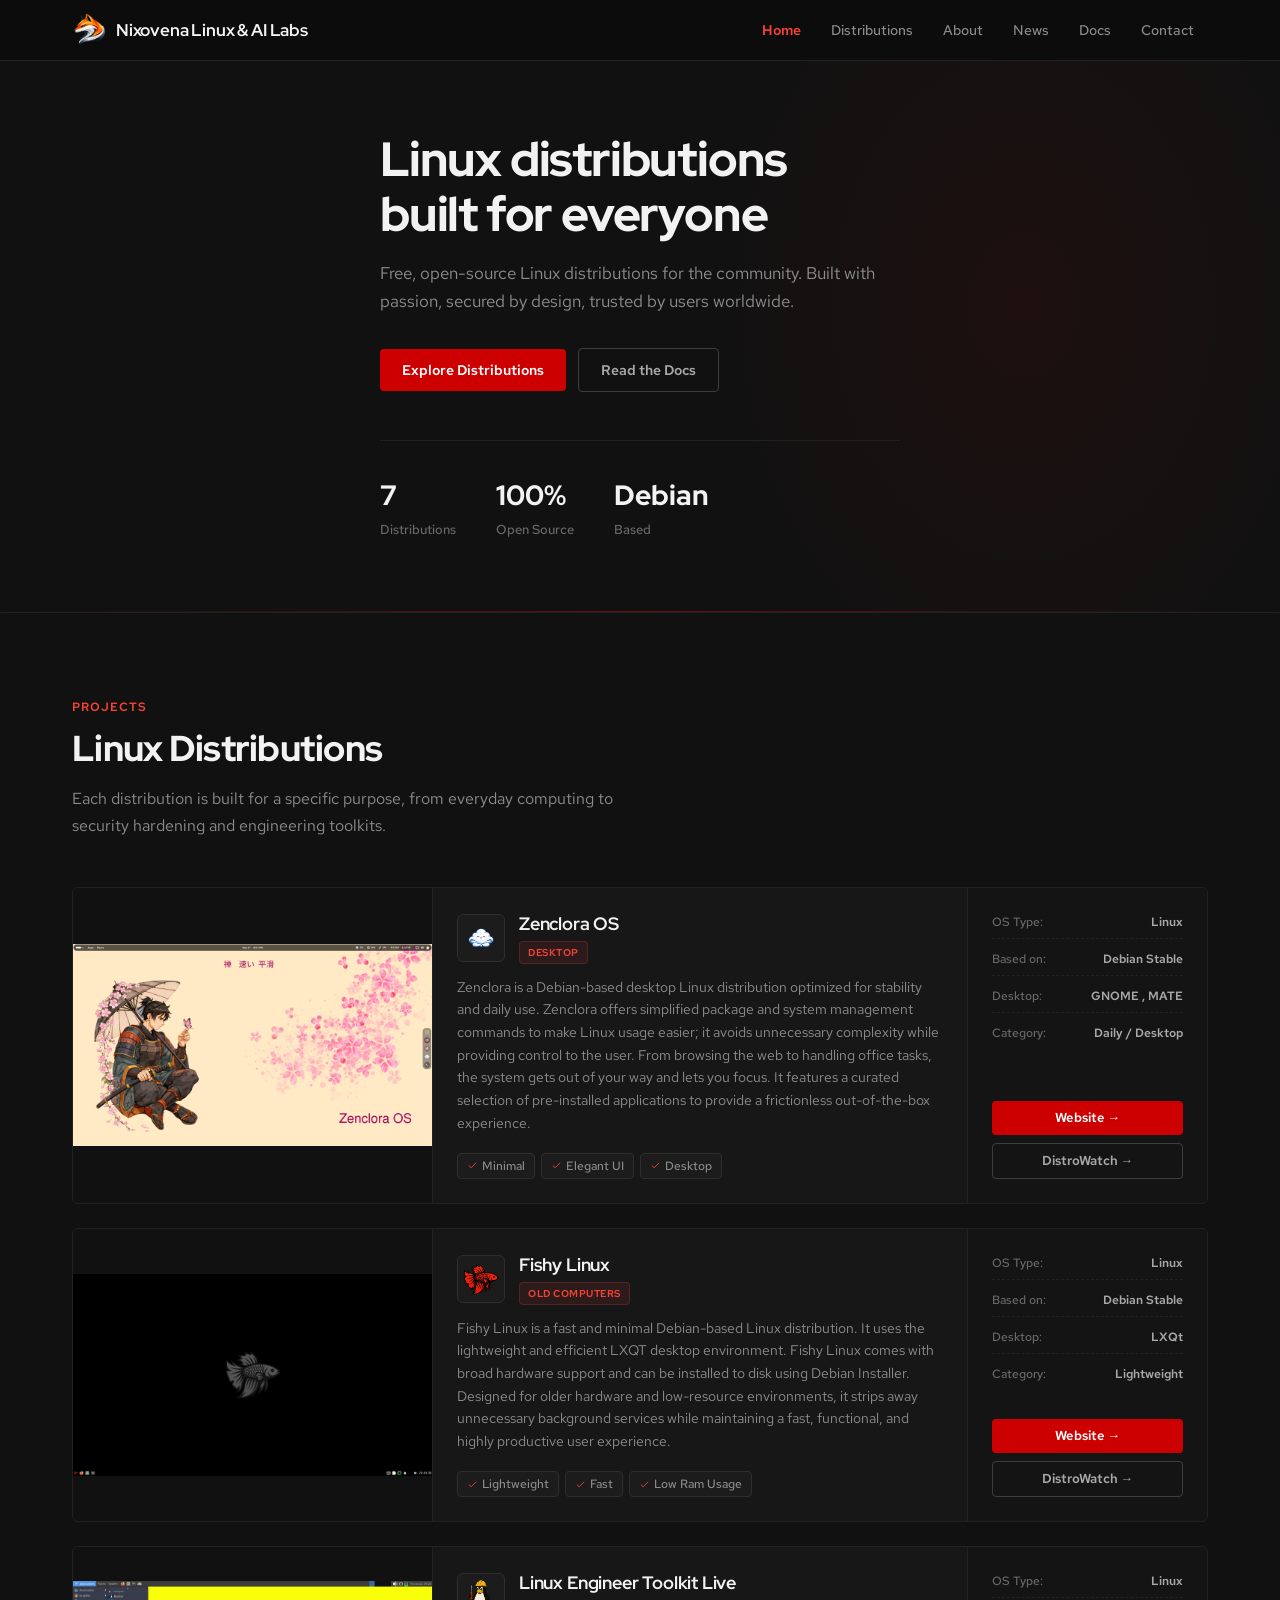
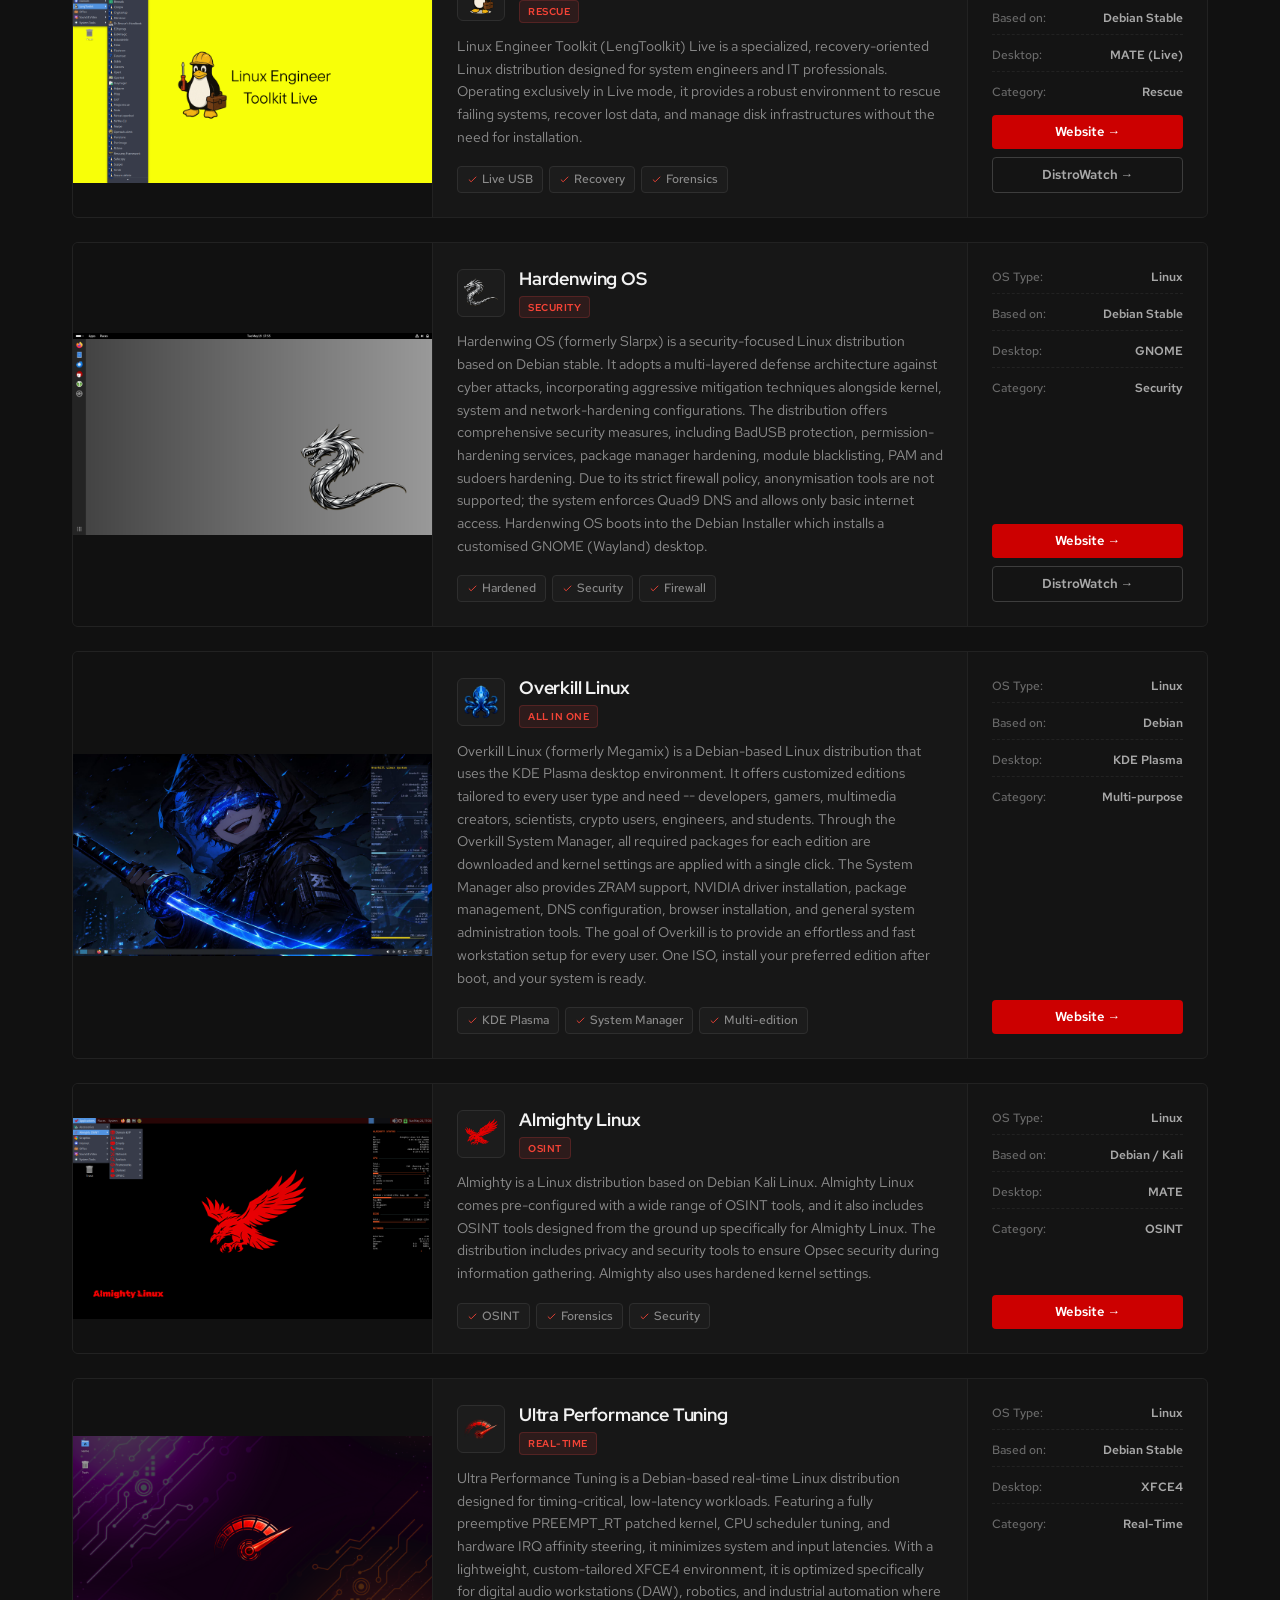
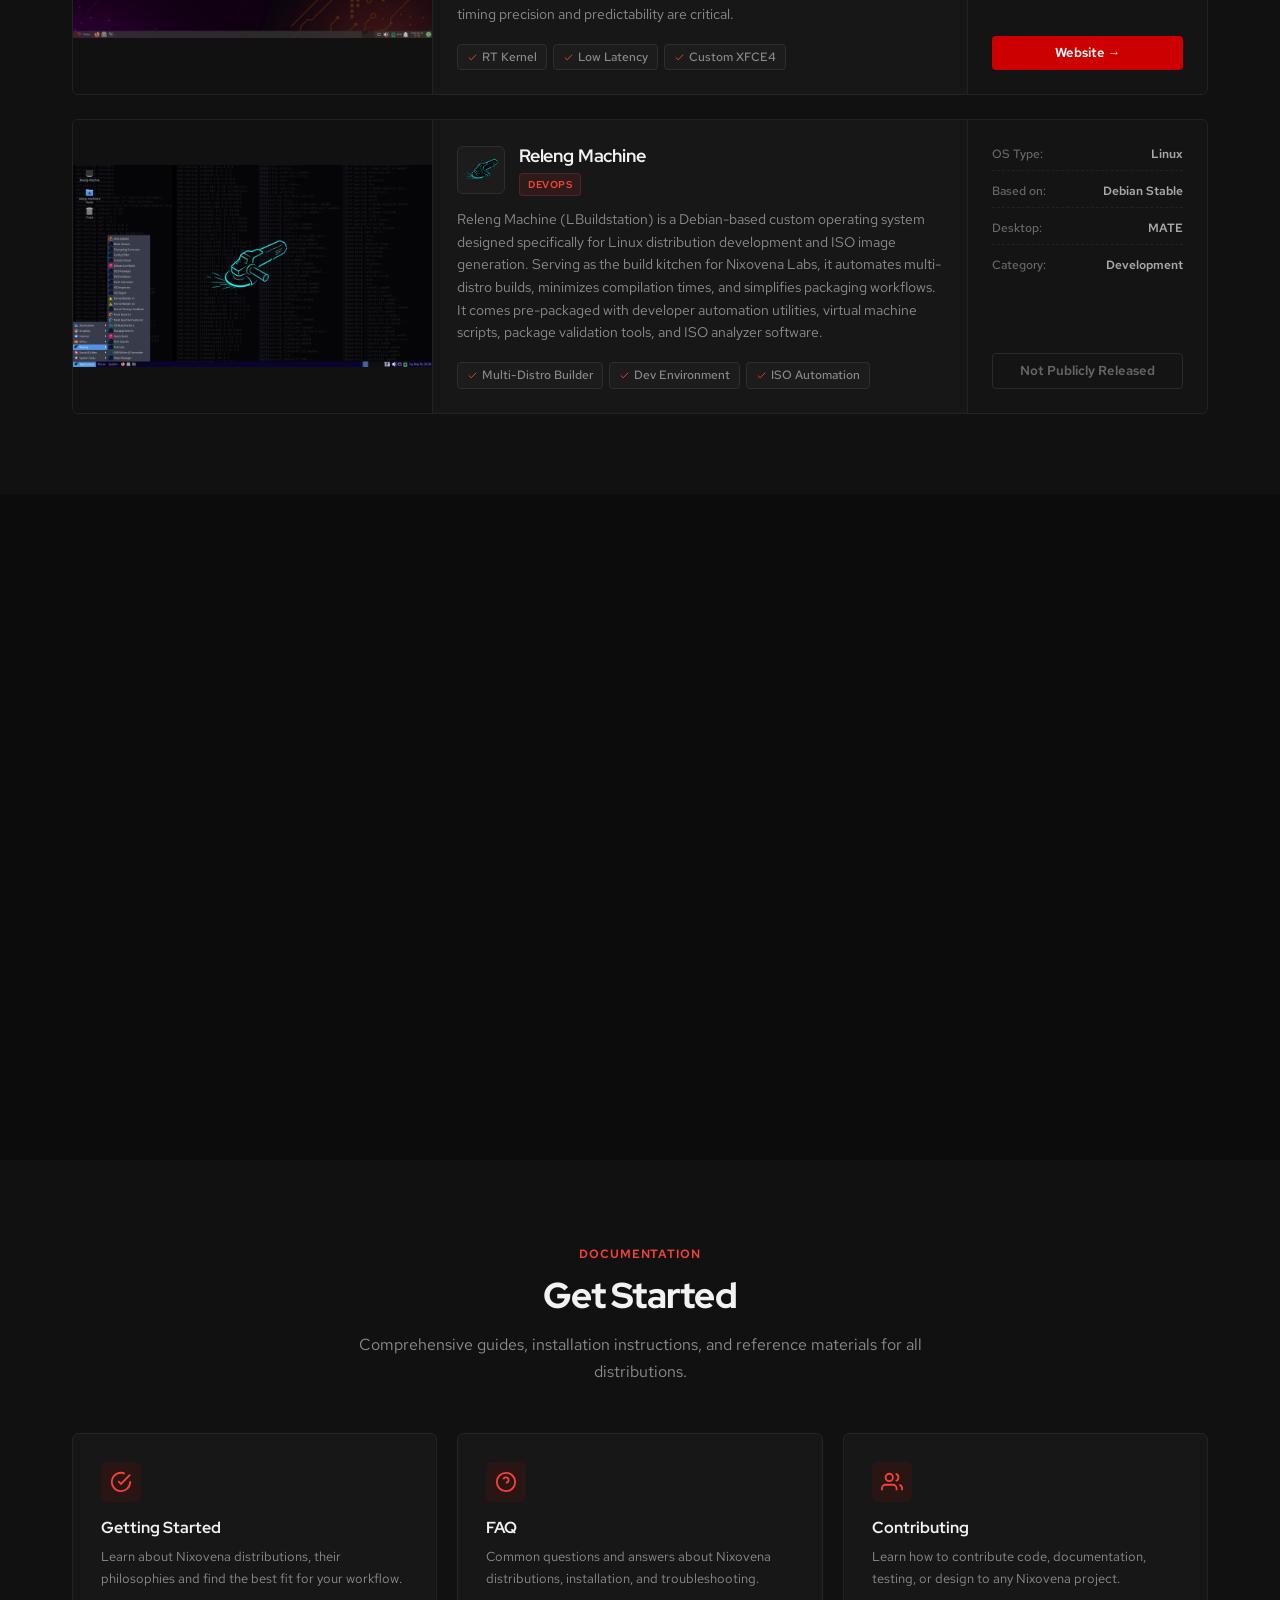
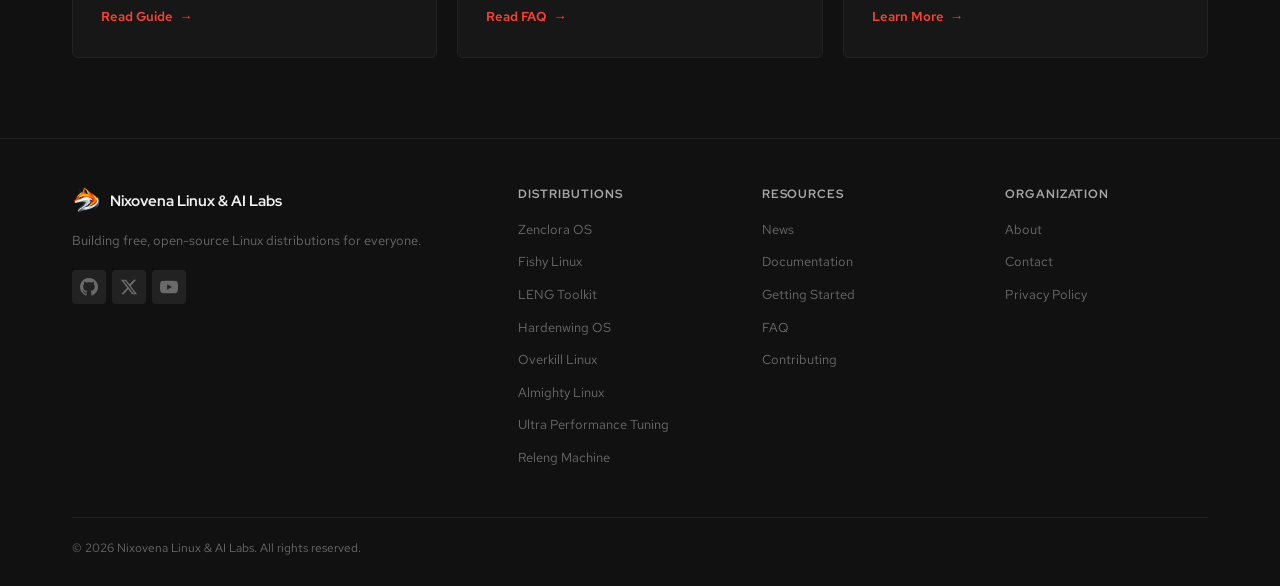
==== commit b9d11120: "update alm" ====
--- a/index.html
+++ b/index.html
@@ -401,8 +401,8 @@
                                 <span class="distro-card-tag">OSINT</span>
                             </div>
                         </div>
-                        <p class="distro-card-desc">Almighty is a hybrid Linux distribution based on Debian testing and
-                            Kali. Almighty Linux comes pre-configured with a wide range of OSINT tools, and it also
+                        <p class="distro-card-desc">Almighty is a Linux distribution based on Debian Kali Linux.
+                            Almighty Linux comes pre-configured with a wide range of OSINT tools, and it also
                             includes OSINT tools designed from the ground up specifically for Almighty Linux. The
                             distribution includes privacy and security tools to ensure Opsec security during information
                             gathering. Almighty also uses hardened kernel settings.</p>
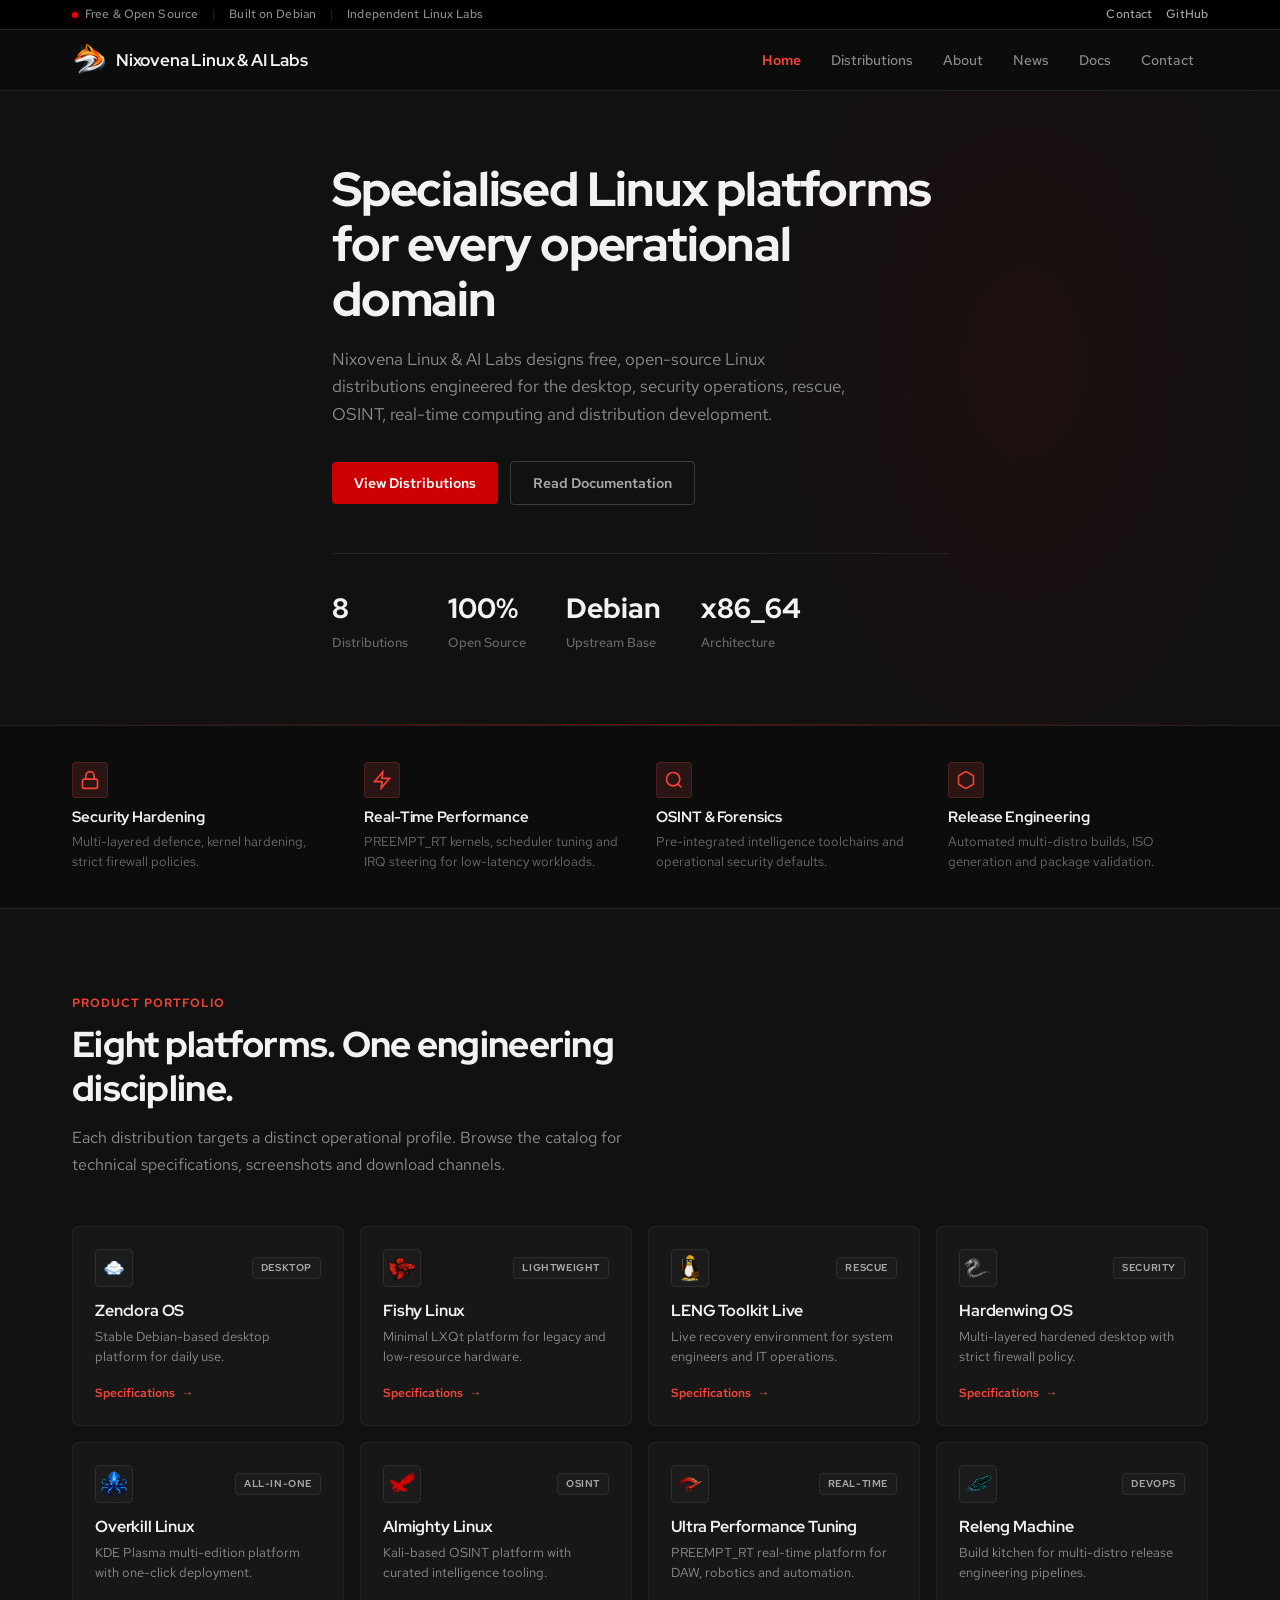
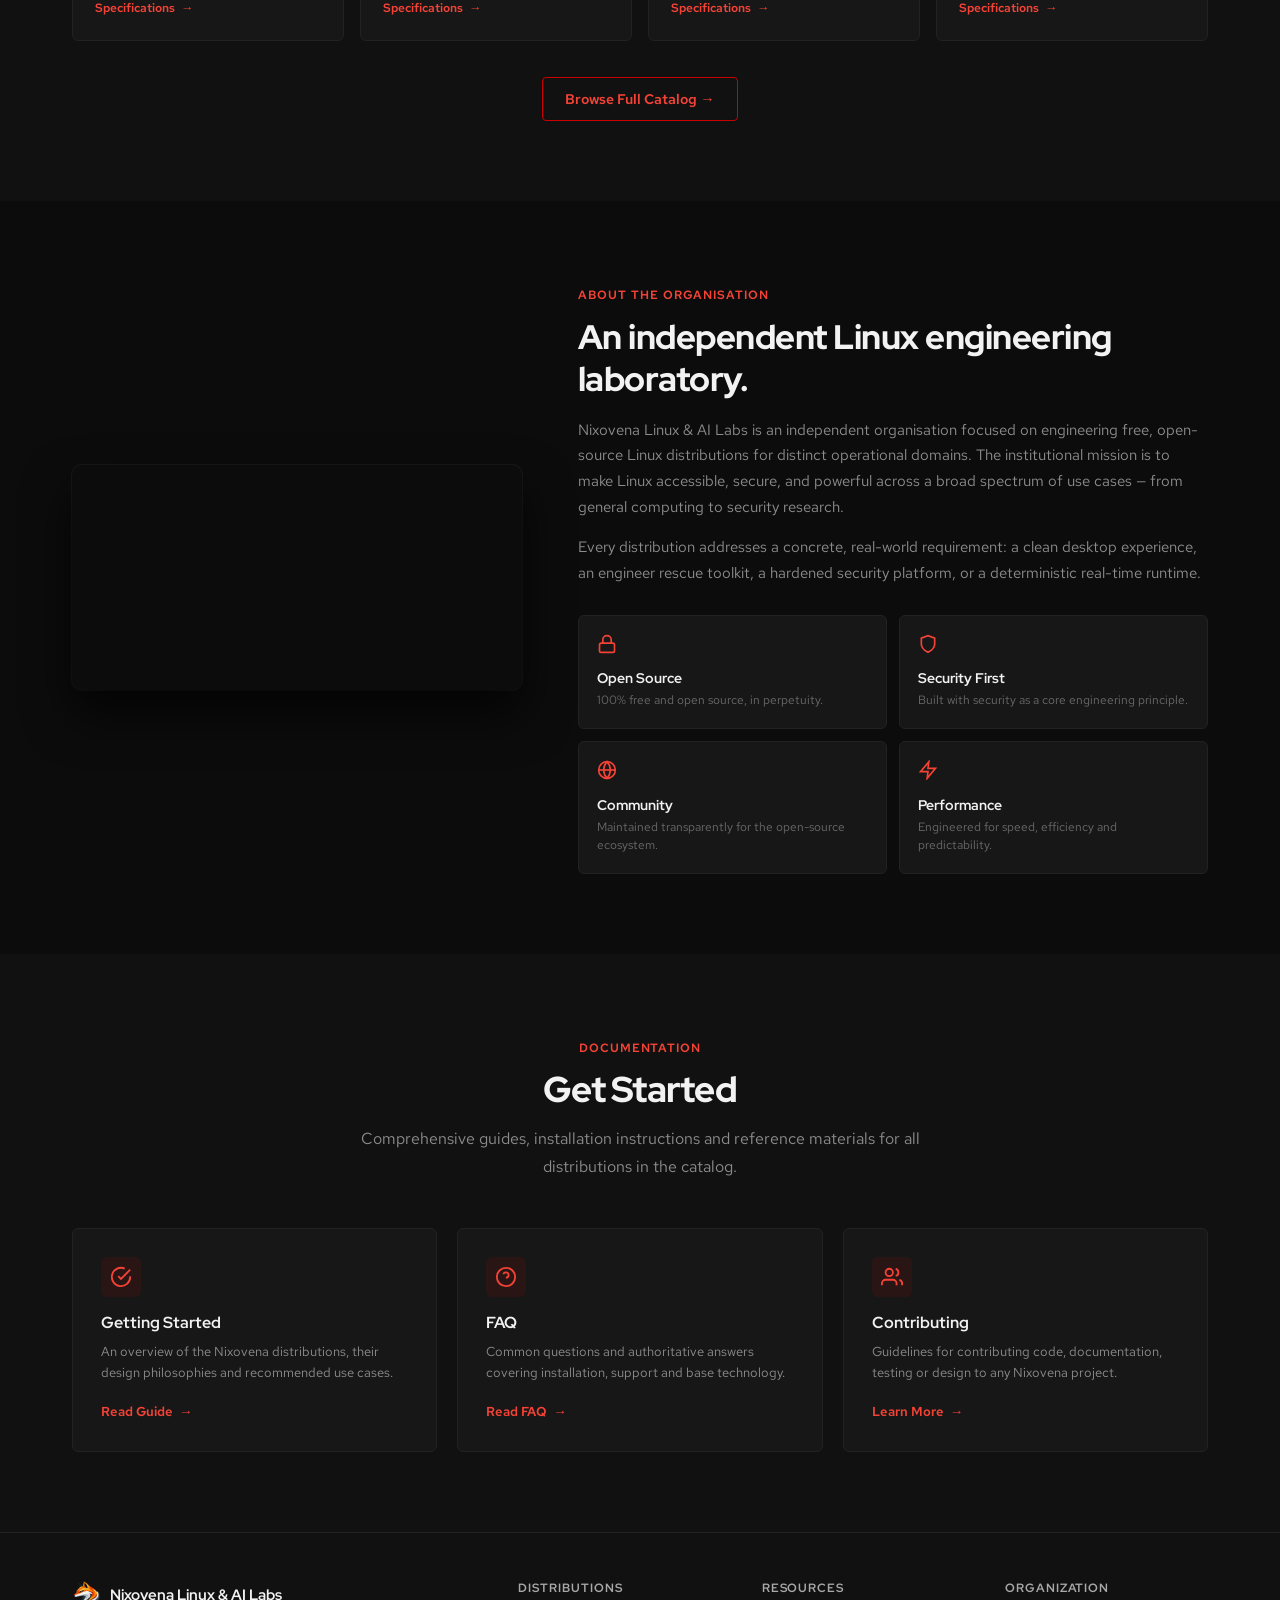
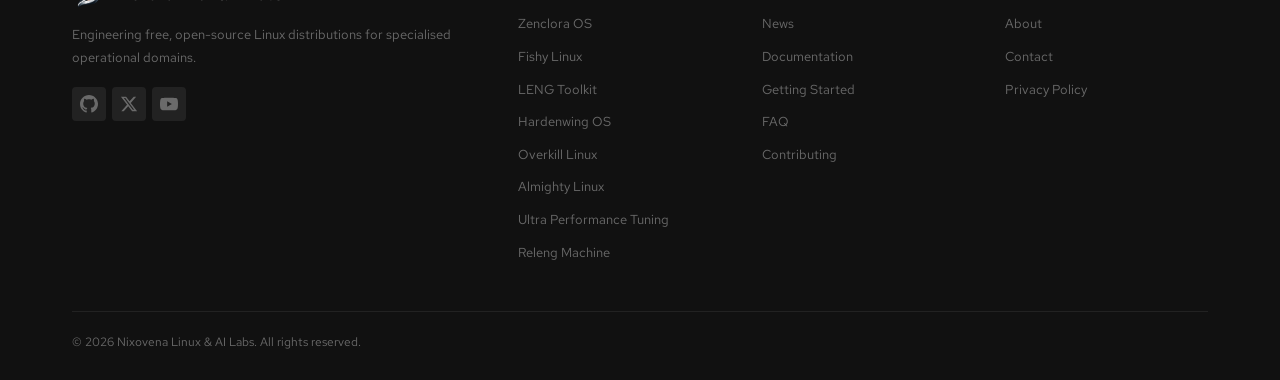
==== commit cc53e6a8: "update" ====
--- a/index.html
+++ b/index.html
@@ -5,27 +5,41 @@
     <meta charset="UTF-8">
     <meta name="viewport" content="width=device-width, initial-scale=1.0">
     <meta name="description"
-        content="Nixovena Linux & AI Labs develops free, open-source Linux distributions for everyone. Explore Zenclora OS, Fishy Linux, LENG Toolkit, Hardenwing OS, Overkill Linux, Almighty Linux, Ultra Performance Tuning, and Releng Machine.">
+        content="Nixovena Linux & AI Labs develops free, open-source, specialised Linux distributions. Eight platforms covering desktop, security, rescue, OSINT, real-time and development workloads.">
     <meta name="keywords"
         content="Linux, distributions, open source, free, Nixovena Linux & AI Labs, Zenclora, Fishy Linux, Hardenwing, Overkill Linux, Almighty Linux, Ultra Performance Tuning, Releng Machine">
-    <title>Nixovena Linux & AI Labs | Linux Distributions for Everyone</title>
+    <title>Nixovena Linux &amp; AI Labs | Specialised Linux Distributions</title>
     <link rel="icon" type="image/png" href="Assets/nixovena.png">
     <link rel="shortcut icon" href="Assets/nixovena.png" type="image/png">
     <link rel="stylesheet" href="style.css">
 </head>
 
 <body>
+
+    <!-- Utility Bar -->
+    <div class="utility-bar">
+        <div class="utility-bar-inner">
+            <span class="utility-item"><span class="utility-dot"></span>Free &amp; Open Source</span>
+            <span class="utility-sep">|</span>
+            <span class="utility-item">Built on Debian</span>
+            <span class="utility-sep">|</span>
+            <span class="utility-item">Independent Linux Labs</span>
+            <div class="utility-spacer"></div>
+            <a href="contact.html" class="utility-link">Contact</a>
+            <a href="https://github.com/Nixovena" target="_blank" class="utility-link">GitHub</a>
+        </div>
+    </div>
 
     <!-- Navbar -->
     <nav class="navbar" id="navbar">
         <div class="navbar-inner">
             <a href="index.html" class="navbar-brand">
                 <img src="Assets/nixovena.png" alt="Nixovena Linux & AI Labs Logo">
-                <span>Nixovena Linux & AI Labs</span>
+                <span>Nixovena Linux &amp; AI Labs</span>
             </a>
             <ul class="navbar-links" id="navLinks">
                 <li><a href="index.html" class="active">Home</a></li>
-                <li><a href="#distros">Distributions</a></li>
+                <li><a href="distros.html">Distributions</a></li>
                 <li><a href="#about-preview">About</a></li>
                 <li><a href="news.html">News</a></li>
                 <li><a href="docs.html">Docs</a></li>
@@ -42,18 +56,18 @@
     <!-- Hero -->
     <section class="hero" id="hero">
         <div class="hero-content">
-            <h1>Linux distributions<br>built for everyone</h1>
+            <h1>Specialised Linux platforms<br>for every operational domain</h1>
             <p class="hero-subtitle">
-                Free, open-source Linux distributions for the community.
-                Built with passion, secured by design, trusted by users worldwide.
+                Nixovena Linux &amp; AI Labs designs free, open-source Linux distributions engineered for the desktop,
+                security operations, rescue, OSINT, real-time computing and distribution development.
             </p>
             <div class="hero-actions">
-                <a href="#distros" class="btn btn-primary">Explore Distributions</a>
-                <a href="docs.html" class="btn btn-secondary">Read the Docs</a>
+                <a href="distros.html" class="btn btn-primary">View Distributions</a>
+                <a href="docs.html" class="btn btn-secondary">Read Documentation</a>
             </div>
             <div class="hero-stats">
                 <div class="hero-stat">
-                    <div class="hero-stat-value">7</div>
+                    <div class="hero-stat-value">8</div>
                     <div class="hero-stat-label">Distributions</div>
                 </div>
                 <div class="hero-stat">
@@ -62,517 +76,149 @@
                 </div>
                 <div class="hero-stat">
                     <div class="hero-stat-value">Debian</div>
-                    <div class="hero-stat-label">Based</div>
-                </div>
-            </div>
-        </div>
-    </section>
-
-    <!-- Distributions -->
-    <section class="section section-alt" id="distros">
+                    <div class="hero-stat-label">Upstream Base</div>
+                </div>
+                <div class="hero-stat">
+                    <div class="hero-stat-value">x86_64</div>
+                    <div class="hero-stat-label">Architecture</div>
+                </div>
+            </div>
+        </div>
+    </section>
+
+    <!-- Capabilities Strip -->
+    <section class="capabilities-strip">
+        <div class="container">
+            <div class="capabilities-grid">
+                <div class="capability">
+                    <div class="capability-icon">
+                        <svg width="20" height="20" viewBox="0 0 24 24" fill="none" stroke="currentColor" stroke-width="2">
+                            <rect x="3" y="11" width="18" height="11" rx="2" ry="2" />
+                            <path d="M7 11V7a5 5 0 0 1 10 0v4" />
+                        </svg>
+                    </div>
+                    <h4>Security Hardening</h4>
+                    <p>Multi-layered defence, kernel hardening, strict firewall policies.</p>
+                </div>
+                <div class="capability">
+                    <div class="capability-icon">
+                        <svg width="20" height="20" viewBox="0 0 24 24" fill="none" stroke="currentColor" stroke-width="2">
+                            <polygon points="13 2 3 14 12 14 11 22 21 10 12 10 13 2" />
+                        </svg>
+                    </div>
+                    <h4>Real-Time Performance</h4>
+                    <p>PREEMPT_RT kernels, scheduler tuning and IRQ steering for low-latency workloads.</p>
+                </div>
+                <div class="capability">
+                    <div class="capability-icon">
+                        <svg width="20" height="20" viewBox="0 0 24 24" fill="none" stroke="currentColor" stroke-width="2">
+                            <circle cx="11" cy="11" r="8" />
+                            <line x1="21" y1="21" x2="16.65" y2="16.65" />
+                        </svg>
+                    </div>
+                    <h4>OSINT &amp; Forensics</h4>
+                    <p>Pre-integrated intelligence toolchains and operational security defaults.</p>
+                </div>
+                <div class="capability">
+                    <div class="capability-icon">
+                        <svg width="20" height="20" viewBox="0 0 24 24" fill="none" stroke="currentColor" stroke-width="2">
+                            <path d="M21 16V8a2 2 0 0 0-1-1.73l-7-4a2 2 0 0 0-2 0l-7 4A2 2 0 0 0 3 8v8a2 2 0 0 0 1 1.73l7 4a2 2 0 0 0 2 0l7-4A2 2 0 0 0 21 16z" />
+                        </svg>
+                    </div>
+                    <h4>Release Engineering</h4>
+                    <p>Automated multi-distro builds, ISO generation and package validation.</p>
+                </div>
+            </div>
+        </div>
+    </section>
+
+    <!-- Portfolio (compact, links to distros.html) -->
+    <section class="section section-alt" id="portfolio">
         <div class="container">
             <div class="section-header reveal">
-                <span class="section-eyebrow">Projects</span>
-                <h2 class="section-title">Linux Distributions</h2>
-                <p class="section-desc">Each distribution is built for a specific purpose, from everyday computing to
-                    security hardening and engineering toolkits.</p>
-            </div>
-
-            <div class="distros-grid">
-
-                <!-- Zenclora OS -->
-                <div class="distro-card reveal reveal-delay-1">
-                    <div class="distro-card-screenshot">
-                        <img src="Assets/zenclora-de.png" alt="Zenclora OS Desktop" loading="lazy">
-                    </div>
-                    <div class="distro-card-content">
-                        <div class="distro-card-header">
-                            <img src="Assets/zenclora.png" alt="Zenclora OS Logo" class="distro-card-logo">
-                            <div class="distro-card-info">
-                                <h3>Zenclora OS</h3>
-                                <span class="distro-card-tag">Desktop</span>
-                            </div>
-                        </div>
-                        <p class="distro-card-desc">Zenclora is a Debian-based desktop Linux distribution optimized for
-                            stability and daily use. Zenclora offers simplified package and system management commands
-                            to make Linux usage easier; it avoids unnecessary complexity while providing control to the
-                            user. From browsing the web to handling office tasks, the system gets out of your way and
-                            lets you focus. It features a curated selection of pre-installed applications to provide a
-                            frictionless out-of-the-box experience.</p>
-                        <div class="distro-card-features">
-                            <span class="distro-feature"><svg viewBox="0 0 24 24" fill="none" stroke="currentColor"
-                                    stroke-width="2">
-                                    <polyline points="20 6 9 17 4 12" />
-                                </svg> Minimal</span>
-                            <span class="distro-feature"><svg viewBox="0 0 24 24" fill="none" stroke="currentColor"
-                                    stroke-width="2">
-                                    <polyline points="20 6 9 17 4 12" />
-                                </svg> Elegant UI</span>
-                            <span class="distro-feature"><svg viewBox="0 0 24 24" fill="none" stroke="currentColor"
-                                    stroke-width="2">
-                                    <polyline points="20 6 9 17 4 12" />
-                                </svg> Desktop</span>
-                        </div>
-                    </div>
-                    <div class="distro-card-specs">
-                        <div class="specs-table">
-                            <div class="spec-row">
-                                <span class="spec-label">OS Type:</span>
-                                <span class="spec-value">Linux</span>
-                            </div>
-                            <div class="spec-row">
-                                <span class="spec-label">Based on:</span>
-                                <span class="spec-value">Debian Stable</span>
-                            </div>
-                            <div class="spec-row">
-                                <span class="spec-label">Desktop:</span>
-                                <span class="spec-value">GNOME , MATE</span>
-                            </div>
-                            <div class="spec-row">
-                                <span class="spec-label">Category:</span>
-                                <span class="spec-value">Daily / Desktop</span>
-                            </div>
-                        </div>
-                        <div class="distro-card-actions">
-                            <a href="https://nixovena.org/zenclora" target="_blank" class="btn btn-primary">Website
-                                &rarr;</a>
-                            <a href="https://distrowatch.com/zenclora" target="_blank"
-                                class="btn btn-secondary">DistroWatch
-                                &rarr;</a>
-                        </div>
-                    </div>
-                </div>
-
-                <!-- Fishy Linux -->
-                <div class="distro-card reveal reveal-delay-2">
-                    <div class="distro-card-screenshot">
-                        <img src="Assets/fishy-de.jpeg" alt="Fishy Linux Desktop" loading="lazy">
-                    </div>
-                    <div class="distro-card-content">
-                        <div class="distro-card-header">
-                            <img src="Assets/fishy.png" alt="Fishy Linux Logo" class="distro-card-logo">
-                            <div class="distro-card-info">
-                                <h3>Fishy Linux</h3>
-                                <span class="distro-card-tag">Old Computers</span>
-                            </div>
-                        </div>
-                        <p class="distro-card-desc">Fishy Linux is a fast and minimal Debian-based Linux distribution.
-                            It uses the lightweight and efficient LXQT desktop environment. Fishy Linux comes with broad
-                            hardware support and can be installed to disk using Debian Installer. Designed for older
-                            hardware and low-resource environments, it strips away unnecessary background services while
-                            maintaining a fast, functional, and highly productive user experience.</p>
-                        <div class="distro-card-features">
-                            <span class="distro-feature"><svg viewBox="0 0 24 24" fill="none" stroke="currentColor"
-                                    stroke-width="2">
-                                    <polyline points="20 6 9 17 4 12" />
-                                </svg> Lightweight</span>
-                            <span class="distro-feature"><svg viewBox="0 0 24 24" fill="none" stroke="currentColor"
-                                    stroke-width="2">
-                                    <polyline points="20 6 9 17 4 12" />
-                                </svg> Fast</span>
-                            <span class="distro-feature"><svg viewBox="0 0 24 24" fill="none" stroke="currentColor"
-                                    stroke-width="2">
-                                    <polyline points="20 6 9 17 4 12" />
-                                </svg> Low Ram Usage</span>
-                        </div>
-                    </div>
-                    <div class="distro-card-specs">
-                        <div class="specs-table">
-                            <div class="spec-row">
-                                <span class="spec-label">OS Type:</span>
-                                <span class="spec-value">Linux</span>
-                            </div>
-                            <div class="spec-row">
-                                <span class="spec-label">Based on:</span>
-                                <span class="spec-value">Debian Stable</span>
-                            </div>
-                            <div class="spec-row">
-                                <span class="spec-label">Desktop:</span>
-                                <span class="spec-value">LXQt</span>
-                            </div>
-                            <div class="spec-row">
-                                <span class="spec-label">Category:</span>
-                                <span class="spec-value">Lightweight</span>
-                            </div>
-                        </div>
-                        <div class="distro-card-actions">
-                            <a href="https://nixovena.org/fishy" target="_blank" class="btn btn-primary">Website
-                                &rarr;</a>
-                            <a href="https://distrowatch.com/fishy" target="_blank"
-                                class="btn btn-secondary">DistroWatch
-                                &rarr;</a>
-                        </div>
-                    </div>
-                </div>
-
-                <!-- Linux Engineer Toolkit Live -->
-                <div class="distro-card reveal reveal-delay-3">
-                    <div class="distro-card-screenshot">
-                        <img src="Assets/leng-de.png" alt="Linux Engineer Toolkit Live Desktop" loading="lazy">
-                    </div>
-                    <div class="distro-card-content">
-                        <div class="distro-card-header">
-                            <img src="Assets/leng.png" alt="LENG Logo" class="distro-card-logo">
-                            <div class="distro-card-info">
-                                <h3>Linux Engineer Toolkit Live</h3>
-                                <span class="distro-card-tag">Rescue</span>
-                            </div>
-                        </div>
-                        <p class="distro-card-desc">Linux Engineer Toolkit (LengToolkit) Live is a specialized,
-                            recovery-oriented Linux distribution designed for system engineers and IT professionals.
-                            Operating exclusively in Live mode, it provides a robust environment to rescue failing
-                            systems, recover lost data, and manage disk infrastructures without the need for
-                            installation.</p>
-                        <div class="distro-card-features">
-                            <span class="distro-feature"><svg viewBox="0 0 24 24" fill="none" stroke="currentColor"
-                                    stroke-width="2">
-                                    <polyline points="20 6 9 17 4 12" />
-                                </svg> Live USB</span>
-                            <span class="distro-feature"><svg viewBox="0 0 24 24" fill="none" stroke="currentColor"
-                                    stroke-width="2">
-                                    <polyline points="20 6 9 17 4 12" />
-                                </svg> Recovery</span>
-                            <span class="distro-feature"><svg viewBox="0 0 24 24" fill="none" stroke="currentColor"
-                                    stroke-width="2">
-                                    <polyline points="20 6 9 17 4 12" />
-                                </svg> Forensics</span>
-                        </div>
-                    </div>
-                    <div class="distro-card-specs">
-                        <div class="specs-table">
-                            <div class="spec-row">
-                                <span class="spec-label">OS Type:</span>
-                                <span class="spec-value">Linux</span>
-                            </div>
-                            <div class="spec-row">
-                                <span class="spec-label">Based on:</span>
-                                <span class="spec-value">Debian Stable</span>
-                            </div>
-                            <div class="spec-row">
-                                <span class="spec-label">Desktop:</span>
-                                <span class="spec-value">MATE (Live)</span>
-                            </div>
-                            <div class="spec-row">
-                                <span class="spec-label">Category:</span>
-                                <span class="spec-value">Rescue</span>
-                            </div>
-                        </div>
-                        <div class="distro-card-actions">
-                            <a href="https://nixovena.org/lengtoolkit" target="_blank" class="btn btn-primary">Website
-                                &rarr;</a>
-                            <a href="https://distrowatch.com/lengtoolkit" target="_blank"
-                                class="btn btn-secondary">DistroWatch
-                                &rarr;</a>
-                        </div>
-                    </div>
-                </div>
-
-                <!-- Hardenwing OS -->
-                <div class="distro-card reveal reveal-delay-4">
-                    <div class="distro-card-screenshot">
-                        <img src="Assets/hardenwing-de.png" alt="Hardenwing OS Desktop" loading="lazy">
-                    </div>
-                    <div class="distro-card-content">
-                        <div class="distro-card-header">
-                            <img src="Assets/hardenwing.png" alt="Hardenwing Logo" class="distro-card-logo">
-                            <div class="distro-card-info">
-                                <h3>Hardenwing OS</h3>
-                                <span class="distro-card-tag">Security</span>
-                            </div>
-                        </div>
-                        <p class="distro-card-desc">Hardenwing OS (formerly Slarpx) is a security-focused Linux
-                            distribution based on Debian stable. It adopts a multi-layered defense
-                            architecture against cyber attacks, incorporating aggressive mitigation techniques alongside
-                            kernel, system and network-hardening configurations. The distribution offers comprehensive
-                            security measures, including BadUSB protection, permission-hardening services, package
-                            manager hardening, module blacklisting, PAM and sudoers hardening. Due to its strict
-                            firewall policy, anonymisation tools are not supported; the system enforces Quad9 DNS and
-                            allows only basic internet access. Hardenwing OS boots into the Debian Installer
-                            which installs a customised GNOME (Wayland) desktop.</p>
-                        <div class="distro-card-features">
-                            <span class="distro-feature"><svg viewBox="0 0 24 24" fill="none" stroke="currentColor"
-                                    stroke-width="2">
-                                    <polyline points="20 6 9 17 4 12" />
-                                </svg> Hardened</span>
-                            <span class="distro-feature"><svg viewBox="0 0 24 24" fill="none" stroke="currentColor"
-                                    stroke-width="2">
-                                    <polyline points="20 6 9 17 4 12" />
-                                </svg> Security</span>
-                            <span class="distro-feature"><svg viewBox="0 0 24 24" fill="none" stroke="currentColor"
-                                    stroke-width="2">
-                                    <polyline points="20 6 9 17 4 12" />
-                                </svg> Firewall</span>
-                        </div>
-                    </div>
-                    <div class="distro-card-specs">
-                        <div class="specs-table">
-                            <div class="spec-row">
-                                <span class="spec-label">OS Type:</span>
-                                <span class="spec-value">Linux</span>
-                            </div>
-                            <div class="spec-row">
-                                <span class="spec-label">Based on:</span>
-                                <span class="spec-value">Debian Stable</span>
-                            </div>
-                            <div class="spec-row">
-                                <span class="spec-label">Desktop:</span>
-                                <span class="spec-value">GNOME</span>
-                            </div>
-                            <div class="spec-row">
-                                <span class="spec-label">Category:</span>
-                                <span class="spec-value">Security</span>
-                            </div>
-                        </div>
-                        <div class="distro-card-actions">
-                            <a href="https://nixovena.org/hardenwing" target="_blank" class="btn btn-primary">Website
-                                &rarr;</a>
-                            <a href="https://distrowatch.com/hardenwing" target="_blank"
-                                class="btn btn-secondary">DistroWatch
-                                &rarr;</a>
-                        </div>
-                    </div>
-                </div>
-
-                <!-- Overkill Linux -->
-                <div class="distro-card reveal reveal-delay-5">
-                    <div class="distro-card-screenshot">
-                        <img src="Assets/overkill-de.jpeg" alt="Overkill Linux Desktop" loading="lazy">
-                    </div>
-                    <div class="distro-card-content">
-                        <div class="distro-card-header">
-                            <img src="Assets/overkill.png" alt="Overkill Linux Logo" class="distro-card-logo">
-                            <div class="distro-card-info">
-                                <h3>Overkill Linux</h3>
-                                <span class="distro-card-tag">All In One</span>
-                            </div>
-                        </div>
-                        <p class="distro-card-desc">Overkill Linux (formerly Megamix) is a Debian-based Linux distribution that uses the KDE Plasma desktop environment. It offers customized editions tailored to every user type and need -- developers, gamers, multimedia creators, scientists, crypto users, engineers, and students. Through the Overkill System Manager, all required packages for each edition are downloaded and kernel settings are applied with a single click. The System Manager also provides ZRAM support, NVIDIA driver installation, package management, DNS configuration, browser installation, and general system administration tools. The goal of Overkill is to provide an effortless and fast workstation setup for every user. One ISO, install your preferred edition after boot, and your system is ready.</p>
-                        <div class="distro-card-features">
-                            <span class="distro-feature"><svg viewBox="0 0 24 24" fill="none" stroke="currentColor"
-                                    stroke-width="2">
-                                    <polyline points="20 6 9 17 4 12" />
-                                </svg> KDE Plasma</span>
-                            <span class="distro-feature"><svg viewBox="0 0 24 24" fill="none" stroke="currentColor"
-                                    stroke-width="2">
-                                    <polyline points="20 6 9 17 4 12" />
-                                </svg> System Manager</span>
-                            <span class="distro-feature"><svg viewBox="0 0 24 24" fill="none" stroke="currentColor"
-                                    stroke-width="2">
-                                    <polyline points="20 6 9 17 4 12" />
-                                </svg> Multi-edition</span>
-                        </div>
-                    </div>
-                    <div class="distro-card-specs">
-                        <div class="specs-table">
-                            <div class="spec-row">
-                                <span class="spec-label">OS Type:</span>
-                                <span class="spec-value">Linux</span>
-                            </div>
-                            <div class="spec-row">
-                                <span class="spec-label">Based on:</span>
-                                <span class="spec-value">Debian</span>
-                            </div>
-                            <div class="spec-row">
-                                <span class="spec-label">Desktop:</span>
-                                <span class="spec-value">KDE Plasma</span>
-                            </div>
-                            <div class="spec-row">
-                                <span class="spec-label">Category:</span>
-                                <span class="spec-value">Multi-purpose</span>
-                            </div>
-                        </div>
-                        <div class="distro-card-actions">
-                            <a href="https://nixovena.org/overkill" target="_blank" class="btn btn-primary">Website
-                                &rarr;</a>
-                        </div>
-                    </div>
-                </div>
-
-                <!-- Almighty Linux -->
-                <div class="distro-card reveal reveal-delay-6">
-                    <div class="distro-card-screenshot">
-                        <img src="Assets/almighty-de.png" alt="Almighty Linux Desktop" loading="lazy">
-                    </div>
-                    <div class="distro-card-content">
-                        <div class="distro-card-header">
-                            <img src="Assets/almighty.png" alt="Almighty Linux Logo" class="distro-card-logo">
-                            <div class="distro-card-info">
-                                <h3>Almighty Linux</h3>
-                                <span class="distro-card-tag">OSINT</span>
-                            </div>
-                        </div>
-                        <p class="distro-card-desc">Almighty is a Linux distribution based on Debian Kali Linux.
-                            Almighty Linux comes pre-configured with a wide range of OSINT tools, and it also
-                            includes OSINT tools designed from the ground up specifically for Almighty Linux. The
-                            distribution includes privacy and security tools to ensure Opsec security during information
-                            gathering. Almighty also uses hardened kernel settings.</p>
-                        <div class="distro-card-features">
-                            <span class="distro-feature"><svg viewBox="0 0 24 24" fill="none" stroke="currentColor"
-                                    stroke-width="2">
-                                    <polyline points="20 6 9 17 4 12" />
-                                </svg> OSINT</span>
-                            <span class="distro-feature"><svg viewBox="0 0 24 24" fill="none" stroke="currentColor"
-                                    stroke-width="2">
-                                    <polyline points="20 6 9 17 4 12" />
-                                </svg> Forensics</span>
-                            <span class="distro-feature"><svg viewBox="0 0 24 24" fill="none" stroke="currentColor"
-                                    stroke-width="2">
-                                    <polyline points="20 6 9 17 4 12" />
-                                </svg> Security</span>
-                        </div>
-                    </div>
-                    <div class="distro-card-specs">
-                        <div class="specs-table">
-                            <div class="spec-row">
-                                <span class="spec-label">OS Type:</span>
-                                <span class="spec-value">Linux</span>
-                            </div>
-                            <div class="spec-row">
-                                <span class="spec-label">Based on:</span>
-                                <span class="spec-value">Debian / Kali</span>
-                            </div>
-                            <div class="spec-row">
-                                <span class="spec-label">Desktop:</span>
-                                <span class="spec-value">MATE</span>
-                            </div>
-                            <div class="spec-row">
-                                <span class="spec-label">Category:</span>
-                                <span class="spec-value">OSINT</span>
-                            </div>
-                        </div>
-                        <div class="distro-card-actions">
-                            <a href="https://nixovena.org/almighty" target="_blank" class="btn btn-primary">Website
-                                &rarr;</a>
-                        </div>
-                    </div>
-                </div>
-
-                <!-- Ultra Performance Tuning -->
-                <div class="distro-card reveal reveal-delay-7">
-                    <div class="distro-card-screenshot">
-                        <img src="Assets/upt-de.png" alt="Ultra Performance Tuning Desktop" loading="lazy">
-                    </div>
-                    <div class="distro-card-content">
-                        <div class="distro-card-header">
-                            <img src="Assets/upt.png" alt="Ultra Performance Tuning Logo" class="distro-card-logo">
-                            <div class="distro-card-info">
-                                <h3>Ultra Performance Tuning</h3>
-                                <span class="distro-card-tag">Real-Time</span>
-                            </div>
-                        </div>
-                        <p class="distro-card-desc">Ultra Performance Tuning is a Debian-based real-time Linux
-                            distribution
-                            designed for timing-critical, low-latency workloads. Featuring a fully preemptive PREEMPT_RT
-                            patched kernel, CPU scheduler tuning, and hardware IRQ affinity steering, it minimizes
-                            system
-                            and input latencies. With a lightweight, custom-tailored XFCE4 environment, it is optimized
-                            specifically for digital audio workstations (DAW), robotics, and industrial automation where
-                            timing precision and predictability are critical.
-                        </p>
-                        <div class="distro-card-features">
-                            <span class="distro-feature"><svg viewBox="0 0 24 24" fill="none" stroke="currentColor"
-                                    stroke-width="2">
-                                    <polyline points="20 6 9 17 4 12" />
-                                </svg> RT Kernel</span>
-                            <span class="distro-feature"><svg viewBox="0 0 24 24" fill="none" stroke="currentColor"
-                                    stroke-width="2">
-                                    <polyline points="20 6 9 17 4 12" />
-                                </svg> Low Latency</span>
-                            <span class="distro-feature"><svg viewBox="0 0 24 24" fill="none" stroke="currentColor"
-                                    stroke-width="2">
-                                    <polyline points="20 6 9 17 4 12" />
-                                </svg> Custom XFCE4</span>
-                        </div>
-                    </div>
-                    <div class="distro-card-specs">
-                        <div class="specs-table">
-                            <div class="spec-row">
-                                <span class="spec-label">OS Type:</span>
-                                <span class="spec-value">Linux</span>
-                            </div>
-                            <div class="spec-row">
-                                <span class="spec-label">Based on:</span>
-                                <span class="spec-value">Debian Stable</span>
-                            </div>
-                            <div class="spec-row">
-                                <span class="spec-label">Desktop:</span>
-                                <span class="spec-value">XFCE4</span>
-                            </div>
-                            <div class="spec-row">
-                                <span class="spec-label">Category:</span>
-                                <span class="spec-value">Real-Time</span>
-                            </div>
-                        </div>
-                        <div class="distro-card-actions">
-                            <a href="https://nixovena.org/ultra-performance-tuning" target="_blank"
-                                class="btn btn-primary">Website
-                                &rarr;</a>
-                        </div>
-                    </div>
-                </div>
-
-                <!-- Releng Machine -->
-                <div class="distro-card reveal reveal-delay-8">
-                    <div class="distro-card-screenshot">
-                        <img src="Assets/rm-de.png" alt="Releng Machine Desktop" loading="lazy">
-                    </div>
-                    <div class="distro-card-content">
-                        <div class="distro-card-header">
-                            <img src="Assets/rm.png" alt="Releng Machine Logo" class="distro-card-logo">
-                            <div class="distro-card-info">
-                                <h3>Releng Machine</h3>
-                                <span class="distro-card-tag">DevOps</span>
-                            </div>
-                        </div>
-                        <p class="distro-card-desc">Releng Machine (LBuildstation) is a Debian-based custom operating
-                            system designed specifically for Linux distribution development and ISO image generation.
-                            Serving as the build kitchen for Nixovena Labs, it automates multi-distro builds, minimizes
-                            compilation times, and simplifies packaging workflows. It comes pre-packaged with developer
-                            automation utilities, virtual machine scripts, package validation tools, and ISO analyzer
-                            software.
-                        </p>
-                        <div class="distro-card-features">
-                            <span class="distro-feature"><svg viewBox="0 0 24 24" fill="none" stroke="currentColor"
-                                    stroke-width="2">
-                                    <polyline points="20 6 9 17 4 12" />
-                                </svg> Multi-Distro Builder</span>
-                            <span class="distro-feature"><svg viewBox="0 0 24 24" fill="none" stroke="currentColor"
-                                    stroke-width="2">
-                                    <polyline points="20 6 9 17 4 12" />
-                                </svg> Dev Environment</span>
-                            <span class="distro-feature"><svg viewBox="0 0 24 24" fill="none" stroke="currentColor"
-                                    stroke-width="2">
-                                    <polyline points="20 6 9 17 4 12" />
-                                </svg> ISO Automation</span>
-                        </div>
-                    </div>
-                    <div class="distro-card-specs">
-                        <div class="specs-table">
-                            <div class="spec-row">
-                                <span class="spec-label">OS Type:</span>
-                                <span class="spec-value">Linux</span>
-                            </div>
-                            <div class="spec-row">
-                                <span class="spec-label">Based on:</span>
-                                <span class="spec-value">Debian Stable</span>
-                            </div>
-                            <div class="spec-row">
-                                <span class="spec-label">Desktop:</span>
-                                <span class="spec-value">MATE</span>
-                            </div>
-                            <div class="spec-row">
-                                <span class="spec-label">Category:</span>
-                                <span class="spec-value">Development</span>
-                            </div>
-                        </div>
-                        <div class="distro-card-actions">
-                            <button class="btn btn-secondary" disabled
-                                style="opacity: 0.55; cursor: not-allowed; width: 100%; display: flex; justify-content: center; align-items: center;">Not
-                                Publicly Released</button>
-                        </div>
-                    </div>
-                </div>
-
+                <span class="section-eyebrow">Product Portfolio</span>
+                <h2 class="section-title">Eight platforms. One engineering discipline.</h2>
+                <p class="section-desc">Each distribution targets a distinct operational profile. Browse the catalog for
+                    technical specifications, screenshots and download channels.</p>
+            </div>
+
+            <div class="portfolio-grid">
+                <a href="distros.html#zenclora" class="portfolio-card reveal">
+                    <div class="portfolio-card-head">
+                        <img src="Assets/zenclora.png" alt="Zenclora OS">
+                        <span class="portfolio-tag">Desktop</span>
+                    </div>
+                    <h3>Zenclora OS</h3>
+                    <p>Stable Debian-based desktop platform for daily use.</p>
+                    <span class="portfolio-link">Specifications <span>&rarr;</span></span>
+                </a>
+                <a href="distros.html#fishy" class="portfolio-card reveal">
+                    <div class="portfolio-card-head">
+                        <img src="Assets/fishy.png" alt="Fishy Linux">
+                        <span class="portfolio-tag">Lightweight</span>
+                    </div>
+                    <h3>Fishy Linux</h3>
+                    <p>Minimal LXQt platform for legacy and low-resource hardware.</p>
+                    <span class="portfolio-link">Specifications <span>&rarr;</span></span>
+                </a>
+                <a href="distros.html#leng" class="portfolio-card reveal">
+                    <div class="portfolio-card-head">
+                        <img src="Assets/leng.png" alt="LENG Toolkit">
+                        <span class="portfolio-tag">Rescue</span>
+                    </div>
+                    <h3>LENG Toolkit Live</h3>
+                    <p>Live recovery environment for system engineers and IT operations.</p>
+                    <span class="portfolio-link">Specifications <span>&rarr;</span></span>
+                </a>
+                <a href="distros.html#hardenwing" class="portfolio-card reveal">
+                    <div class="portfolio-card-head">
+                        <img src="Assets/hardenwing.png" alt="Hardenwing OS">
+                        <span class="portfolio-tag">Security</span>
+                    </div>
+                    <h3>Hardenwing OS</h3>
+                    <p>Multi-layered hardened desktop with strict firewall policy.</p>
+                    <span class="portfolio-link">Specifications <span>&rarr;</span></span>
+                </a>
+                <a href="distros.html#overkill" class="portfolio-card reveal">
+                    <div class="portfolio-card-head">
+                        <img src="Assets/overkill.png" alt="Overkill Linux">
+                        <span class="portfolio-tag">All-In-One</span>
+                    </div>
+                    <h3>Overkill Linux</h3>
+                    <p>KDE Plasma multi-edition platform with one-click deployment.</p>
+                    <span class="portfolio-link">Specifications <span>&rarr;</span></span>
+                </a>
+                <a href="distros.html#almighty" class="portfolio-card reveal">
+                    <div class="portfolio-card-head">
+                        <img src="Assets/almighty.png" alt="Almighty Linux">
+                        <span class="portfolio-tag">OSINT</span>
+                    </div>
+                    <h3>Almighty Linux</h3>
+                    <p>Kali-based OSINT platform with curated intelligence tooling.</p>
+                    <span class="portfolio-link">Specifications <span>&rarr;</span></span>
+                </a>
+                <a href="distros.html#upt" class="portfolio-card reveal">
+                    <div class="portfolio-card-head">
+                        <img src="Assets/upt.png" alt="Ultra Performance Tuning">
+                        <span class="portfolio-tag">Real-Time</span>
+                    </div>
+                    <h3>Ultra Performance Tuning</h3>
+                    <p>PREEMPT_RT real-time platform for DAW, robotics and automation.</p>
+                    <span class="portfolio-link">Specifications <span>&rarr;</span></span>
+                </a>
+                <a href="distros.html#releng" class="portfolio-card reveal">
+                    <div class="portfolio-card-head">
+                        <img src="Assets/rm.png" alt="Releng Machine">
+                        <span class="portfolio-tag">DevOps</span>
+                    </div>
+                    <h3>Releng Machine</h3>
+                    <p>Build kitchen for multi-distro release engineering pipelines.</p>
+                    <span class="portfolio-link">Specifications <span>&rarr;</span></span>
+                </a>
+            </div>
+
+            <div class="portfolio-cta reveal">
+                <a href="distros.html" class="btn btn-outline">Browse Full Catalog &rarr;</a>
             </div>
         </div>
     </section>
@@ -583,52 +229,37 @@
             <div class="about-grid">
                 <div class="about-image reveal">
                     <video src="Assets/teaser.mp4" autoplay loop muted playsinline
-                        style="width: 100%; max-width: 650px; border-radius: 16px; box-shadow: 0 24px 48px rgba(0,0,0,0.7), 0 0 0 1px rgba(255,255,255,0.05); object-fit: cover;"></video>
+                        style="width: 100%; max-width: 650px; border-radius: 10px; box-shadow: 0 24px 48px rgba(0,0,0,0.7), 0 0 0 1px rgba(255,255,255,0.05); object-fit: cover;"></video>
                 </div>
                 <div class="about-content reveal reveal-delay-2">
-                    <span class="section-eyebrow">About</span>
-                    <h2>What is Nixovena Linux & AI Labs?</h2>
-                    <p>Nixovena Linux & AI Labs is an independent organization dedicated to building free, open-source
-                        Linux distributions for the global community. The mission is to make Linux accessible, secure,
-                        and powerful for everyone, from beginners to advanced security researchers.</p>
-                    <p>Every distribution solves a real-world problem, whether it's providing a clean desktop
-                        experience, a toolkit for engineers, or a hardened OS for security-conscious users.</p>
+                    <span class="section-eyebrow">About the Organisation</span>
+                    <h2>An independent Linux engineering laboratory.</h2>
+                    <p>Nixovena Linux &amp; AI Labs is an independent organisation focused on engineering free,
+                        open-source Linux distributions for distinct operational domains. The institutional mission is
+                        to make Linux accessible, secure, and powerful across a broad spectrum of use cases &mdash; from
+                        general computing to security research.</p>
+                    <p>Every distribution addresses a concrete, real-world requirement: a clean desktop experience, an
+                        engineer rescue toolkit, a hardened security platform, or a deterministic real-time runtime.</p>
                     <div class="about-values">
                         <div class="about-value">
-                            <div class="about-value-icon"><svg width="20" height="20" viewBox="0 0 24 24" fill="none"
-                                    stroke="currentColor" stroke-width="2">
-                                    <rect x="3" y="11" width="18" height="11" rx="2" ry="2" />
-                                    <path d="M7 11V7a5 5 0 0 1 10 0v4" />
-                                </svg></div>
+                            <div class="about-value-icon"><svg width="20" height="20" viewBox="0 0 24 24" fill="none" stroke="currentColor" stroke-width="2"><rect x="3" y="11" width="18" height="11" rx="2" ry="2" /><path d="M7 11V7a5 5 0 0 1 10 0v4" /></svg></div>
                             <h4>Open Source</h4>
-                            <p>100% free and open source, forever.</p>
+                            <p>100% free and open source, in perpetuity.</p>
                         </div>
                         <div class="about-value">
-                            <div class="about-value-icon"><svg width="20" height="20" viewBox="0 0 24 24" fill="none"
-                                    stroke="currentColor" stroke-width="2">
-                                    <path d="M12 22s8-4 8-10V5l-8-3-8 3v7c0 6 8 10 8 10z" />
-                                </svg></div>
+                            <div class="about-value-icon"><svg width="20" height="20" viewBox="0 0 24 24" fill="none" stroke="currentColor" stroke-width="2"><path d="M12 22s8-4 8-10V5l-8-3-8 3v7c0 6 8 10 8 10z" /></svg></div>
                             <h4>Security First</h4>
-                            <p>Built with security as a core principle.</p>
+                            <p>Built with security as a core engineering principle.</p>
                         </div>
                         <div class="about-value">
-                            <div class="about-value-icon"><svg width="20" height="20" viewBox="0 0 24 24" fill="none"
-                                    stroke="currentColor" stroke-width="2">
-                                    <circle cx="12" cy="12" r="10" />
-                                    <line x1="2" y1="12" x2="22" y2="12" />
-                                    <path
-                                        d="M12 2a15.3 15.3 0 0 1 4 10 15.3 15.3 0 0 1-4 10 15.3 15.3 0 0 1-4-10 15.3 15.3 0 0 1 4-10z" />
-                                </svg></div>
+                            <div class="about-value-icon"><svg width="20" height="20" viewBox="0 0 24 24" fill="none" stroke="currentColor" stroke-width="2"><circle cx="12" cy="12" r="10" /><line x1="2" y1="12" x2="22" y2="12" /><path d="M12 2a15.3 15.3 0 0 1 4 10 15.3 15.3 0 0 1-4 10 15.3 15.3 0 0 1-4-10 15.3 15.3 0 0 1 4-10z" /></svg></div>
                             <h4>Community</h4>
-                            <p>By the community, for the community.</p>
+                            <p>Maintained transparently for the open-source ecosystem.</p>
                         </div>
                         <div class="about-value">
-                            <div class="about-value-icon"><svg width="20" height="20" viewBox="0 0 24 24" fill="none"
-                                    stroke="currentColor" stroke-width="2">
-                                    <polygon points="13 2 3 14 12 14 11 22 21 10 12 10 13 2" />
-                                </svg></div>
+                            <div class="about-value-icon"><svg width="20" height="20" viewBox="0 0 24 24" fill="none" stroke="currentColor" stroke-width="2"><polygon points="13 2 3 14 12 14 11 22 21 10 12 10 13 2" /></svg></div>
                             <h4>Performance</h4>
-                            <p>Optimized for speed and efficiency.</p>
+                            <p>Engineered for speed, efficiency and predictability.</p>
                         </div>
                     </div>
                 </div>
@@ -642,42 +273,26 @@
             <div class="section-header center reveal">
                 <span class="section-eyebrow">Documentation</span>
                 <h2 class="section-title">Get Started</h2>
-                <p class="section-desc">Comprehensive guides, installation instructions, and reference materials for all
-                    distributions.</p>
+                <p class="section-desc">Comprehensive guides, installation instructions and reference materials for all
+                    distributions in the catalog.</p>
             </div>
             <div class="docs-grid">
                 <a href="docs.html#getting-started" class="docs-card reveal reveal-delay-1">
-                    <div class="docs-card-icon"><svg width="22" height="22" viewBox="0 0 24 24" fill="none"
-                            stroke="currentColor" stroke-width="2">
-                            <path d="M22 11.08V12a10 10 0 1 1-5.93-9.14" />
-                            <polyline points="22 4 12 14.01 9 11.01" />
-                        </svg></div>
+                    <div class="docs-card-icon"><svg width="22" height="22" viewBox="0 0 24 24" fill="none" stroke="currentColor" stroke-width="2"><path d="M22 11.08V12a10 10 0 1 1-5.93-9.14" /><polyline points="22 4 12 14.01 9 11.01" /></svg></div>
                     <h3>Getting Started</h3>
-                    <p>Learn about Nixovena distributions, their philosophies and find the best fit for your workflow.
-                    </p>
+                    <p>An overview of the Nixovena distributions, their design philosophies and recommended use cases.</p>
                     <span class="docs-card-link">Read Guide <span>&rarr;</span></span>
                 </a>
                 <a href="docs.html#faq" class="docs-card reveal reveal-delay-2">
-                    <div class="docs-card-icon"><svg width="22" height="22" viewBox="0 0 24 24" fill="none"
-                            stroke="currentColor" stroke-width="2">
-                            <circle cx="12" cy="12" r="10" />
-                            <path d="M9.09 9a3 3 0 0 1 5.83 1c0 2-3 3-3 3" />
-                            <line x1="12" y1="17" x2="12.01" y2="17" />
-                        </svg></div>
+                    <div class="docs-card-icon"><svg width="22" height="22" viewBox="0 0 24 24" fill="none" stroke="currentColor" stroke-width="2"><circle cx="12" cy="12" r="10" /><path d="M9.09 9a3 3 0 0 1 5.83 1c0 2-3 3-3 3" /><line x1="12" y1="17" x2="12.01" y2="17" /></svg></div>
                     <h3>FAQ</h3>
-                    <p>Common questions and answers about Nixovena distributions, installation, and troubleshooting.</p>
+                    <p>Common questions and authoritative answers covering installation, support and base technology.</p>
                     <span class="docs-card-link">Read FAQ <span>&rarr;</span></span>
                 </a>
                 <a href="docs.html#contributing" class="docs-card reveal reveal-delay-3">
-                    <div class="docs-card-icon"><svg width="22" height="22" viewBox="0 0 24 24" fill="none"
-                            stroke="currentColor" stroke-width="2">
-                            <path d="M17 21v-2a4 4 0 0 0-4-4H5a4 4 0 0 0-4 4v2" />
-                            <circle cx="9" cy="7" r="4" />
-                            <path d="M23 21v-2a4 4 0 0 0-3-3.87" />
-                            <path d="M16 3.13a4 4 0 0 1 0 7.75" />
-                        </svg></div>
+                    <div class="docs-card-icon"><svg width="22" height="22" viewBox="0 0 24 24" fill="none" stroke="currentColor" stroke-width="2"><path d="M17 21v-2a4 4 0 0 0-4-4H5a4 4 0 0 0-4 4v2" /><circle cx="9" cy="7" r="4" /><path d="M23 21v-2a4 4 0 0 0-3-3.87" /><path d="M16 3.13a4 4 0 0 1 0 7.75" /></svg></div>
                     <h3>Contributing</h3>
-                    <p>Learn how to contribute code, documentation, testing, or design to any Nixovena project.</p>
+                    <p>Guidelines for contributing code, documentation, testing or design to any Nixovena project.</p>
                     <span class="docs-card-link">Learn More <span>&rarr;</span></span>
                 </a>
             </div>
@@ -691,41 +306,32 @@
                 <div class="footer-about">
                     <div class="footer-brand">
                         <img src="Assets/nixovena.png" alt="Nixovena Labs">
-                        <span>Nixovena Linux & AI Labs</span>
-                    </div>
-                    <p>Building free, open-source Linux distributions for everyone.</p>
+                        <span>Nixovena Linux &amp; AI Labs</span>
+                    </div>
+                    <p>Engineering free, open-source Linux distributions for specialised operational domains.</p>
                     <div class="footer-social">
                         <a href="https://github.com/Nixovena" target="_blank" aria-label="GitHub">
-                            <svg width="18" height="18" viewBox="0 0 24 24" fill="currentColor">
-                                <path
-                                    d="M12 0c-6.626 0-12 5.373-12 12 0 5.302 3.438 9.8 8.207 11.387.599.111.793-.261.793-.577v-2.234c-3.338.726-4.033-1.416-4.033-1.416-.546-1.387-1.333-1.756-1.333-1.756-1.089-.745.083-.729.083-.729 1.205.084 1.839 1.237 1.839 1.237 1.07 1.834 2.807 1.304 3.492.997.107-.775.418-1.305.762-1.604-2.665-.305-5.467-1.334-5.467-5.931 0-1.311.469-2.381 1.236-3.221-.124-.303-.535-1.524.117-3.176 0 0 1.008-.322 3.301 1.23.957-.266 1.983-.399 3.003-.404 1.02.005 2.047.138 3.006.404 2.291-1.552 3.297-1.23 3.297-1.23.653 1.653.242 2.874.118 3.176.77.84 1.235 1.911 1.235 3.221 0 4.609-2.807 5.624-5.479 5.921.43.372.823 1.102.823 2.222v3.293c0 .319.192.694.801.576 4.765-1.589 8.199-6.086 8.199-11.386 0-6.627-5.373-12-12-12z" />
-                            </svg>
+                            <svg width="18" height="18" viewBox="0 0 24 24" fill="currentColor"><path d="M12 0c-6.626 0-12 5.373-12 12 0 5.302 3.438 9.8 8.207 11.387.599.111.793-.261.793-.577v-2.234c-3.338.726-4.033-1.416-4.033-1.416-.546-1.387-1.333-1.756-1.333-1.756-1.089-.745.083-.729.083-.729 1.205.084 1.839 1.237 1.839 1.237 1.07 1.834 2.807 1.304 3.492.997.107-.775.418-1.305.762-1.604-2.665-.305-5.467-1.334-5.467-5.931 0-1.311.469-2.381 1.236-3.221-.124-.303-.535-1.524.117-3.176 0 0 1.008-.322 3.301 1.23.957-.266 1.983-.399 3.003-.404 1.02.005 2.047.138 3.006.404 2.291-1.552 3.297-1.23 3.297-1.23.653 1.653.242 2.874.118 3.176.77.84 1.235 1.911 1.235 3.221 0 4.609-2.807 5.624-5.479 5.921.43.372.823 1.102.823 2.222v3.293c0 .319.192.694.801.576 4.765-1.589 8.199-6.086 8.199-11.386 0-6.627-5.373-12-12-12z"/></svg>
                         </a>
                         <a href="https://x.com/Nixovena" target="_blank" aria-label="X">
-                            <svg width="18" height="18" viewBox="0 0 24 24" fill="currentColor">
-                                <path
-                                    d="M18.244 2.25h3.308l-7.227 8.26 8.502 11.24H16.17l-5.214-6.817L4.99 21.75H1.68l7.73-8.835L1.254 2.25H8.08l4.713 6.231zm-1.161 17.52h1.833L7.084 4.126H5.117z" />
-                            </svg>
+                            <svg width="18" height="18" viewBox="0 0 24 24" fill="currentColor"><path d="M18.244 2.25h3.308l-7.227 8.26 8.502 11.24H16.17l-5.214-6.817L4.99 21.75H1.68l7.73-8.835L1.254 2.25H8.08l4.713 6.231zm-1.161 17.52h1.833L7.084 4.126H5.117z"/></svg>
                         </a>
                         <a href="https://youtube.com/@Nixovena" target="_blank" aria-label="YouTube">
-                            <svg width="18" height="18" viewBox="0 0 24 24" fill="currentColor">
-                                <path
-                                    d="M23.498 6.186a3.016 3.016 0 0 0-2.122-2.136C19.505 3.545 12 3.545 12 3.545s-7.505 0-9.377.505A3.017 3.017 0 0 0 .502 6.186C0 8.07 0 12 0 12s0 3.93.502 5.814a3.016 3.016 0 0 0 2.122 2.136c1.871.505 9.376.505 9.376.505s7.505 0 9.377-.505a3.015 3.015 0 0 0 2.122-2.136C24 15.93 24 12 24 12s0-3.93-.502-5.814zM9.545 15.568V8.432L15.818 12l-6.273 3.568z" />
-                            </svg>
+                            <svg width="18" height="18" viewBox="0 0 24 24" fill="currentColor"><path d="M23.498 6.186a3.016 3.016 0 0 0-2.122-2.136C19.505 3.545 12 3.545 12 3.545s-7.505 0-9.377.505A3.017 3.017 0 0 0 .502 6.186C0 8.07 0 12 0 12s0 3.93.502 5.814a3.016 3.016 0 0 0 2.122 2.136c1.871.505 9.376.505 9.376.505s7.505 0 9.377-.505a3.015 3.015 0 0 0 2.122-2.136C24 15.93 24 12 24 12s0-3.93-.502-5.814zM9.545 15.568V8.432L15.818 12l-6.273 3.568z"/></svg>
                         </a>
                     </div>
                 </div>
                 <div class="footer-col">
                     <h4>Distributions</h4>
                     <ul>
-                        <li><a href="#distros">Zenclora OS</a></li>
-                        <li><a href="#distros">Fishy Linux</a></li>
-                        <li><a href="#distros">LENG Toolkit</a></li>
-                        <li><a href="#distros">Hardenwing OS</a></li>
-                        <li><a href="#distros">Overkill Linux</a></li>
-                        <li><a href="#distros">Almighty Linux</a></li>
-                        <li><a href="#distros">Ultra Performance Tuning</a></li>
-                        <li><a href="#distros">Releng Machine</a></li>
+                        <li><a href="distros.html#zenclora">Zenclora OS</a></li>
+                        <li><a href="distros.html#fishy">Fishy Linux</a></li>
+                        <li><a href="distros.html#leng">LENG Toolkit</a></li>
+                        <li><a href="distros.html#hardenwing">Hardenwing OS</a></li>
+                        <li><a href="distros.html#overkill">Overkill Linux</a></li>
+                        <li><a href="distros.html#almighty">Almighty Linux</a></li>
+                        <li><a href="distros.html#upt">Ultra Performance Tuning</a></li>
+                        <li><a href="distros.html#releng">Releng Machine</a></li>
                     </ul>
                 </div>
                 <div class="footer-col">
@@ -748,8 +354,7 @@
                 </div>
             </div>
             <div class="footer-bottom">
-                <span>&copy; 2026 <a href="https://nixovena.org" style="color: inherit; text-decoration: none;">Nixovena
-                        Linux & AI Labs</a>. All rights reserved.</span>
+                <span>&copy; 2026 <a href="https://nixovena.org" style="color: inherit; text-decoration: none;">Nixovena Linux &amp; AI Labs</a>. All rights reserved.</span>
             </div>
         </div>
     </footer>
@@ -763,4 +368,4 @@
     <script src="script.js"></script>
 </body>
 
-</html>+</html>
--- a/style.css
+++ b/style.css
@@ -52,6 +52,7 @@
 
     --container-max: 1200px;
     --navbar-height: 60px;
+    --utility-bar-height: 30px;
 }
 
 /* ===== RESET ===== */
@@ -119,14 +120,76 @@
     padding: 0 32px;
 }
 
-/* ===== NAVBAR ===== */
-.navbar {
+/* ===== UTILITY BAR ===== */
+.utility-bar {
     position: fixed;
     top: 0;
     left: 0;
     right: 0;
+    z-index: 1001;
+    height: var(--utility-bar-height);
+    background: #000;
+    border-bottom: 1px solid var(--color-gray-800);
+    font-family: var(--font-body);
+}
+
+.utility-bar-inner {
+    max-width: var(--container-max);
+    margin: 0 auto;
+    padding: 0 32px;
+    height: 100%;
+    display: flex;
+    align-items: center;
+    gap: 14px;
+    font-size: 0.74rem;
+    color: var(--color-gray-400);
+    letter-spacing: 0.01em;
+}
+
+.utility-item {
+    display: inline-flex;
+    align-items: center;
+    gap: 7px;
+    color: var(--color-gray-400);
+    font-weight: 500;
+}
+
+.utility-dot {
+    width: 6px;
+    height: 6px;
+    border-radius: 50%;
+    background: var(--color-red-500);
+    box-shadow: 0 0 6px rgba(238, 0, 0, 0.6);
+}
+
+.utility-sep {
+    color: var(--color-gray-700);
+}
+
+.utility-spacer {
+    flex: 1;
+}
+
+.utility-link {
+    color: var(--color-gray-300);
+    text-decoration: none;
+    font-weight: 500;
+    transition: color var(--transition-fast);
+}
+
+.utility-link:hover {
+    color: var(--color-white);
+    text-decoration: none;
+}
+
+/* ===== NAVBAR ===== */
+.navbar {
+    position: fixed;
+    top: var(--utility-bar-height);
+    left: 0;
+    right: 0;
     z-index: 1000;
-    background: rgba(12, 12, 12, 0.92);
+    background: rgba(12, 12, 12, 0.94);
     backdrop-filter: blur(12px);
     -webkit-backdrop-filter: blur(12px);
     border-bottom: 1px solid var(--color-gray-800);
@@ -230,7 +293,7 @@
     position: relative;
     background: var(--color-gray-950);
     overflow: hidden;
-    padding: calc(var(--navbar-height) + 72px) 0 72px;
+    padding: calc(var(--navbar-height) + var(--utility-bar-height) + 72px) 0 72px;
     border-bottom: 1px solid var(--color-gray-800);
 }
 
@@ -967,7 +1030,7 @@
 
 /* ===== PAGE HEADER (SUB-PAGES) ===== */
 .page-header {
-    padding: calc(var(--navbar-height) + 48px) 0 40px;
+    padding: calc(var(--navbar-height) + var(--utility-bar-height) + 48px) 0 40px;
     background: var(--color-gray-950);
     position: relative;
     border-bottom: 1px solid var(--color-gray-800);
@@ -1282,6 +1345,215 @@
     opacity: 0.6;
 }
 
+/* ===== PAGE HEADER EYEBROW ===== */
+.page-header-eyebrow {
+    display: inline-block;
+    font-family: var(--font-body);
+    font-size: 0.7rem;
+    font-weight: 700;
+    color: var(--color-red-400);
+    text-transform: uppercase;
+    letter-spacing: 0.12em;
+    margin-bottom: 12px;
+    padding: 4px 10px;
+    background: rgba(239, 68, 68, 0.08);
+    border: 1px solid rgba(239, 68, 68, 0.25);
+    border-radius: var(--radius-sm);
+    position: relative;
+}
+
+/* ===== CAPABILITIES STRIP ===== */
+.capabilities-strip {
+    padding: 36px 0;
+    background: var(--color-black);
+    border-bottom: 1px solid var(--color-gray-800);
+}
+
+.capabilities-grid {
+    display: grid;
+    grid-template-columns: repeat(4, 1fr);
+    gap: 32px;
+}
+
+.capability {
+    display: flex;
+    flex-direction: column;
+    gap: 6px;
+}
+
+.capability-icon {
+    width: 36px;
+    height: 36px;
+    display: flex;
+    align-items: center;
+    justify-content: center;
+    background: var(--color-red-100);
+    border: 1px solid rgba(239, 68, 68, 0.2);
+    border-radius: var(--radius-sm);
+    color: var(--color-red-400);
+    margin-bottom: 4px;
+}
+
+.capability h4 {
+    font-family: var(--font-heading);
+    font-size: 0.92rem;
+    font-weight: 700;
+    color: var(--color-white);
+    letter-spacing: -0.005em;
+}
+
+.capability p {
+    font-size: 0.8rem;
+    color: var(--color-gray-500);
+    line-height: 1.55;
+    margin: 0;
+}
+
+/* ===== PORTFOLIO GRID ===== */
+.portfolio-grid {
+    display: grid;
+    grid-template-columns: repeat(4, 1fr);
+    gap: 16px;
+    margin-bottom: 36px;
+}
+
+.portfolio-card {
+    display: flex;
+    flex-direction: column;
+    padding: 22px;
+    background: var(--color-gray-900);
+    border: 1px solid var(--color-gray-800);
+    border-radius: var(--radius-md);
+    transition: border-color var(--transition-normal), background var(--transition-normal), transform var(--transition-fast);
+    text-decoration: none;
+    color: var(--color-white);
+    position: relative;
+    overflow: hidden;
+}
+
+.portfolio-card::before {
+    content: '';
+    position: absolute;
+    top: 0;
+    left: 0;
+    width: 100%;
+    height: 2px;
+    background: linear-gradient(90deg, var(--color-red-700), transparent);
+    opacity: 0;
+    transition: opacity var(--transition-normal);
+}
+
+.portfolio-card:hover {
+    border-color: var(--color-red-700);
+    background: var(--color-gray-850);
+    text-decoration: none;
+    color: var(--color-white);
+    transform: translateY(-2px);
+}
+
+.portfolio-card:hover::before {
+    opacity: 1;
+}
+
+.portfolio-card-head {
+    display: flex;
+    align-items: center;
+    justify-content: space-between;
+    margin-bottom: 14px;
+}
+
+.portfolio-card-head img {
+    width: 38px;
+    height: 38px;
+    border-radius: var(--radius-sm);
+    background: var(--color-gray-850);
+    padding: 4px;
+    border: 1px solid var(--color-gray-700);
+    object-fit: contain;
+}
+
+.portfolio-tag {
+    display: inline-flex;
+    padding: 2px 8px;
+    background: var(--color-gray-850);
+    color: var(--color-gray-300);
+    border: 1px solid var(--color-gray-700);
+    border-radius: var(--radius-sm);
+    font-size: 0.62rem;
+    font-weight: 600;
+    text-transform: uppercase;
+    letter-spacing: 0.06em;
+}
+
+.portfolio-card h3 {
+    font-family: var(--font-heading);
+    font-size: 1rem;
+    font-weight: 700;
+    color: var(--color-white);
+    margin-bottom: 6px;
+    letter-spacing: -0.01em;
+}
+
+.portfolio-card p {
+    font-size: 0.8rem;
+    color: var(--color-gray-400);
+    line-height: 1.55;
+    margin-bottom: 16px;
+    flex: 1;
+}
+
+.portfolio-link {
+    display: inline-flex;
+    align-items: center;
+    gap: 6px;
+    font-size: 0.78rem;
+    font-weight: 600;
+    color: var(--color-red-400);
+    transition: gap var(--transition-fast);
+}
+
+.portfolio-card:hover .portfolio-link {
+    gap: 10px;
+    color: var(--color-red-300);
+}
+
+.portfolio-cta {
+    text-align: center;
+}
+
+/* ===== CATALOG INDEX (distros page) ===== */
+.catalog-index {
+    display: flex;
+    flex-wrap: wrap;
+    gap: 8px;
+    padding: 14px 18px;
+    background: var(--color-gray-900);
+    border: 1px solid var(--color-gray-800);
+    border-radius: var(--radius-md);
+}
+
+.catalog-index a {
+    display: inline-flex;
+    align-items: center;
+    padding: 6px 12px;
+    font-family: var(--font-body);
+    font-size: 0.8rem;
+    font-weight: 500;
+    color: var(--color-gray-300);
+    background: var(--color-gray-850);
+    border: 1px solid var(--color-gray-700);
+    border-radius: var(--radius-sm);
+    text-decoration: none;
+    transition: all var(--transition-fast);
+}
+
+.catalog-index a:hover {
+    background: var(--color-red-100);
+    border-color: var(--color-red-700);
+    color: var(--color-red-300);
+    text-decoration: none;
+}
+
 /* ===== RESPONSIVE ===== */
 @media (max-width: 1024px) {
     .distros-grid {
@@ -1353,6 +1625,15 @@
         grid-template-columns: repeat(2, 1fr);
     }
 
+    .portfolio-grid {
+        grid-template-columns: repeat(2, 1fr);
+    }
+
+    .capabilities-grid {
+        grid-template-columns: repeat(2, 1fr);
+        gap: 24px;
+    }
+
     .footer-grid {
         grid-template-columns: 1fr 1fr;
     }
@@ -1390,8 +1671,33 @@
         padding: 0 20px;
     }
 
+    .utility-bar {
+        display: none;
+    }
+
+    .navbar {
+        top: 0;
+    }
+
+    .hero {
+        padding-top: calc(var(--navbar-height) + 40px);
+    }
+
+    .page-header {
+        padding-top: calc(var(--navbar-height) + 36px);
+    }
+
     .navbar-inner {
         padding: 0 20px;
+    }
+
+    .portfolio-grid {
+        grid-template-columns: 1fr;
+    }
+
+    .capabilities-grid {
+        grid-template-columns: 1fr 1fr;
+        gap: 20px;
     }
 
     .navbar-links {
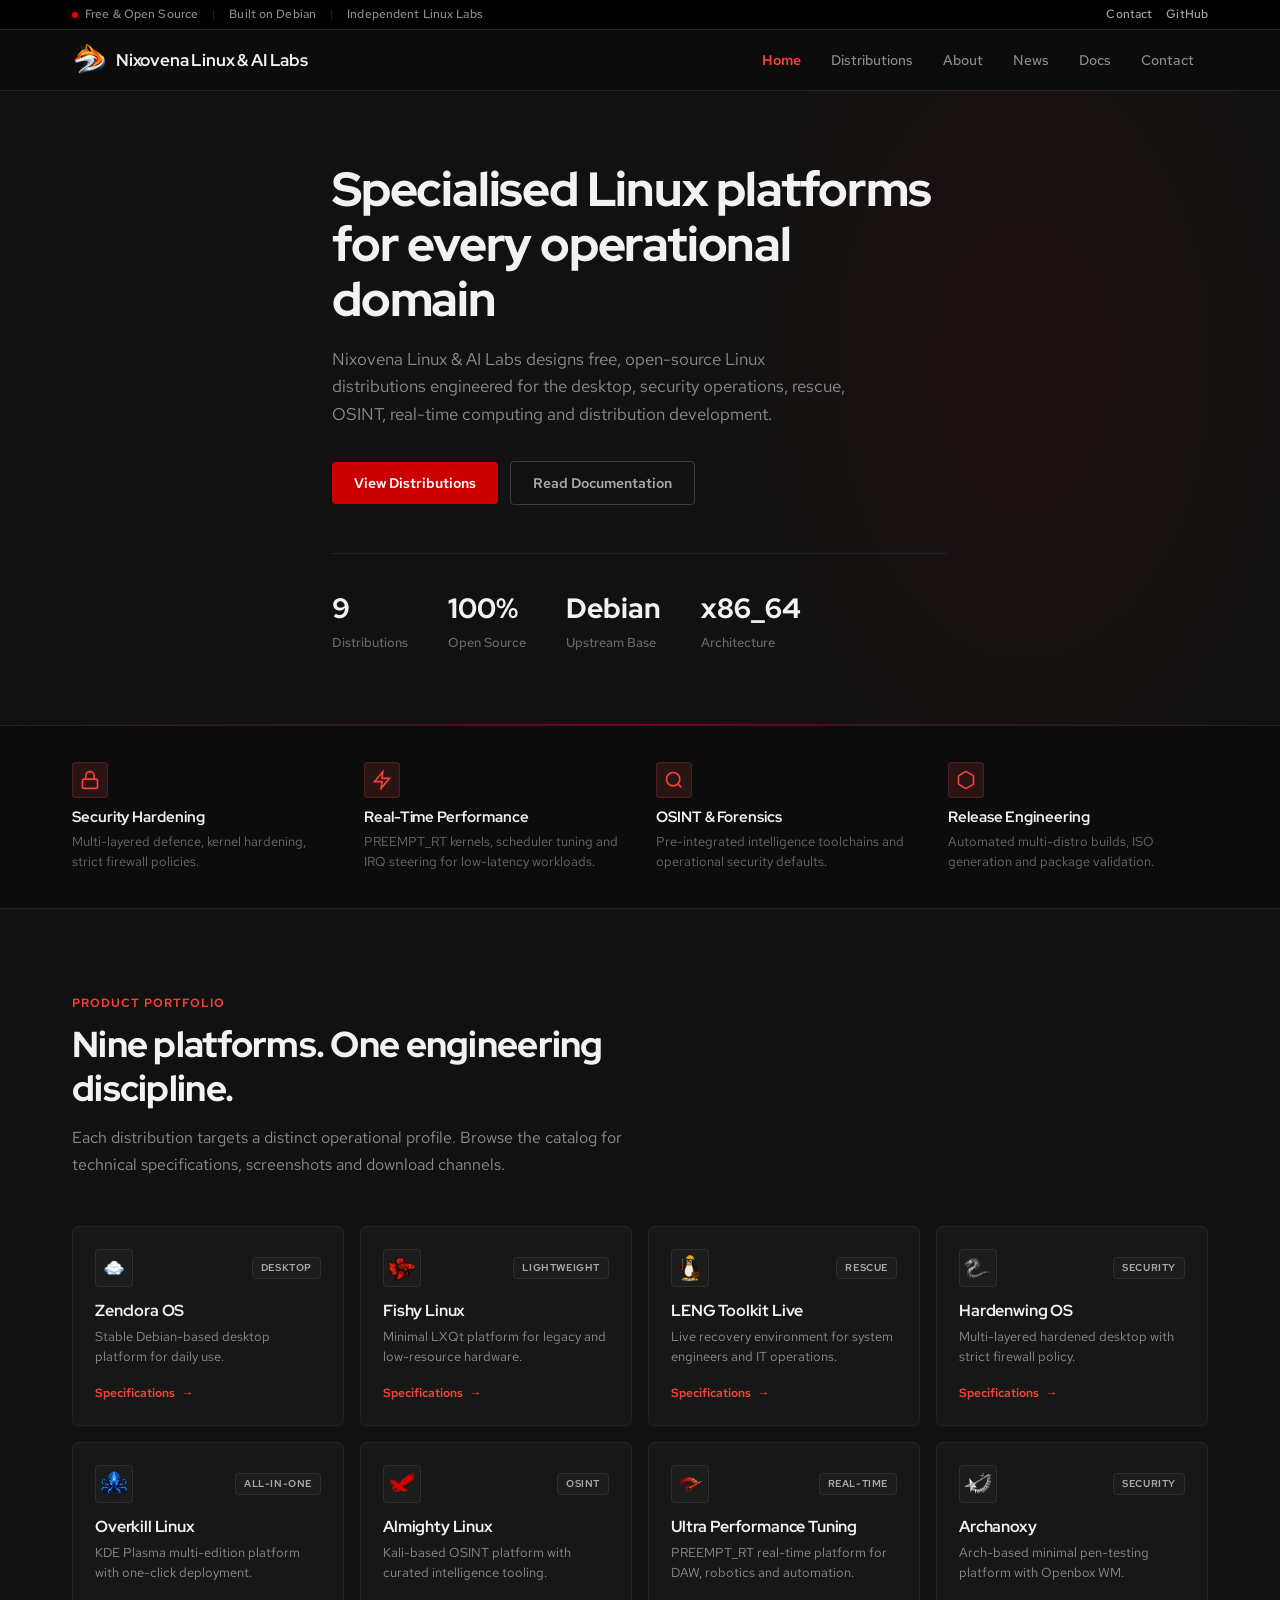
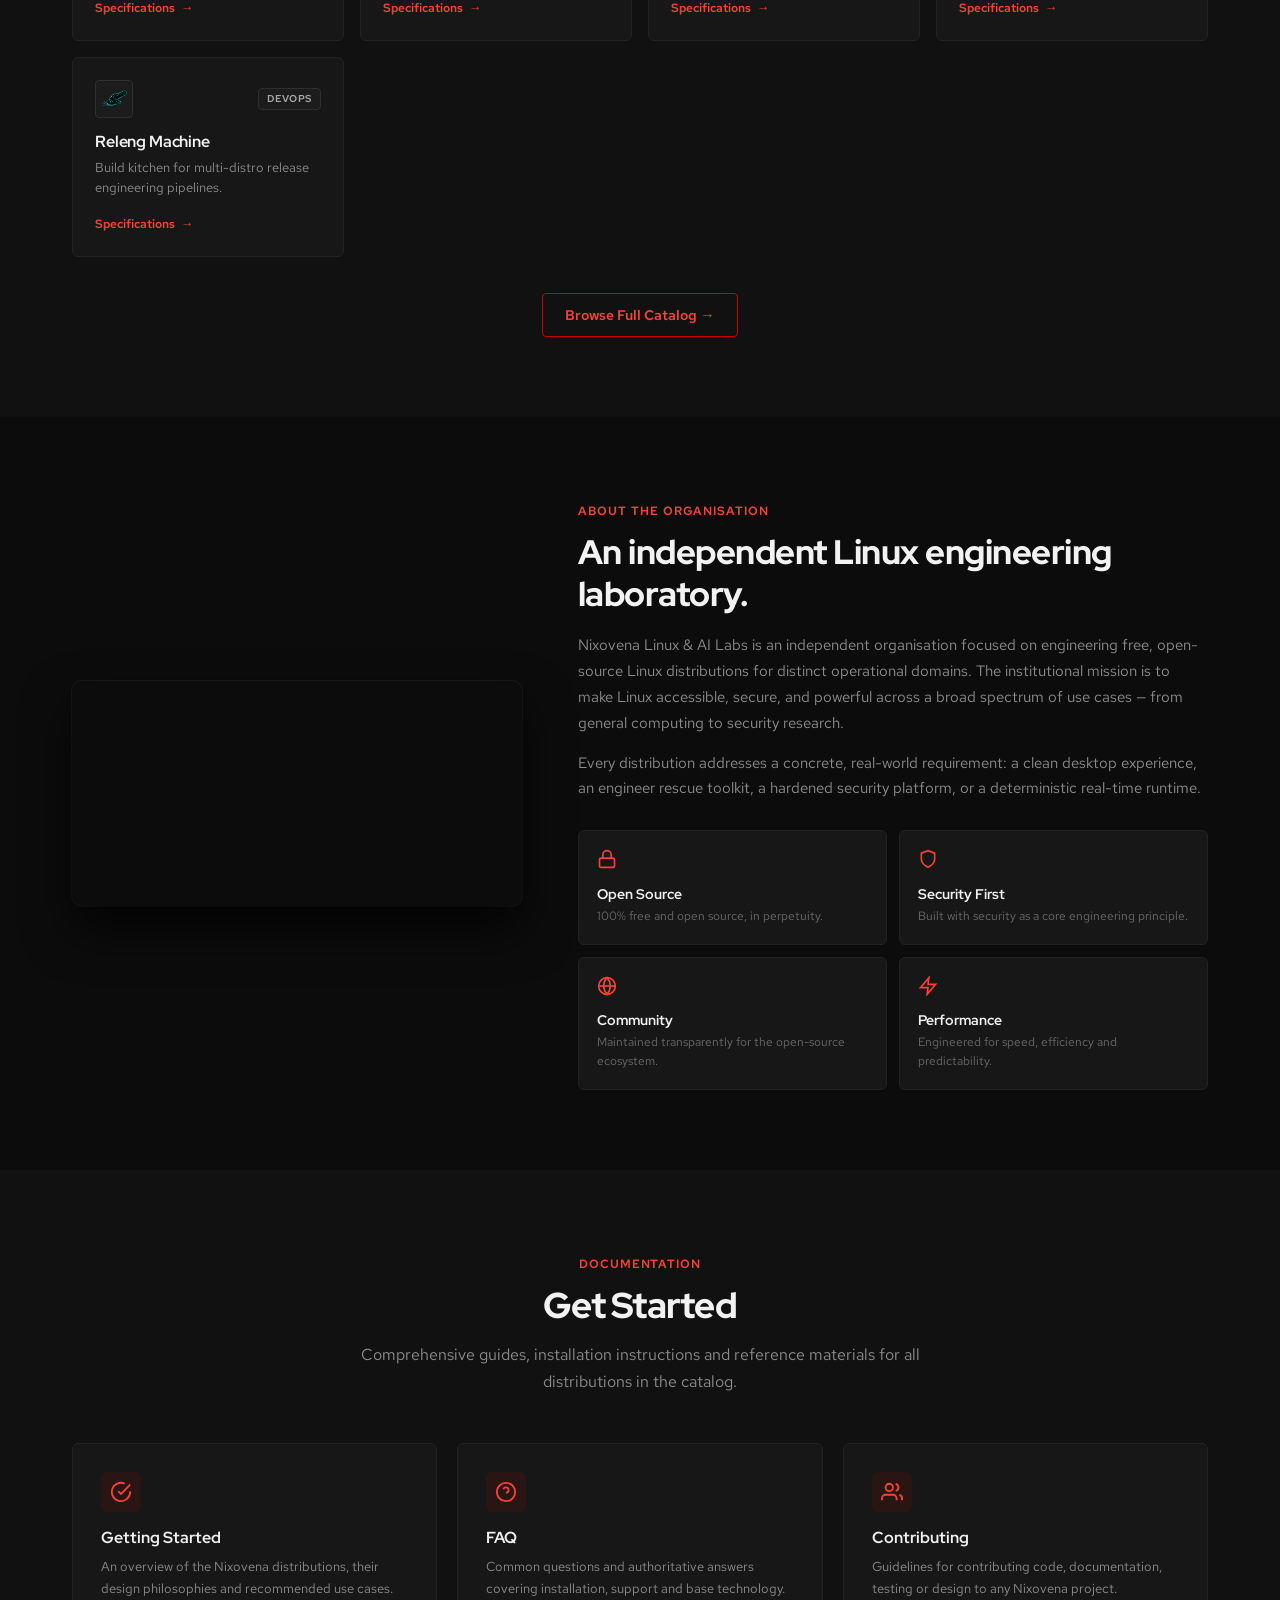
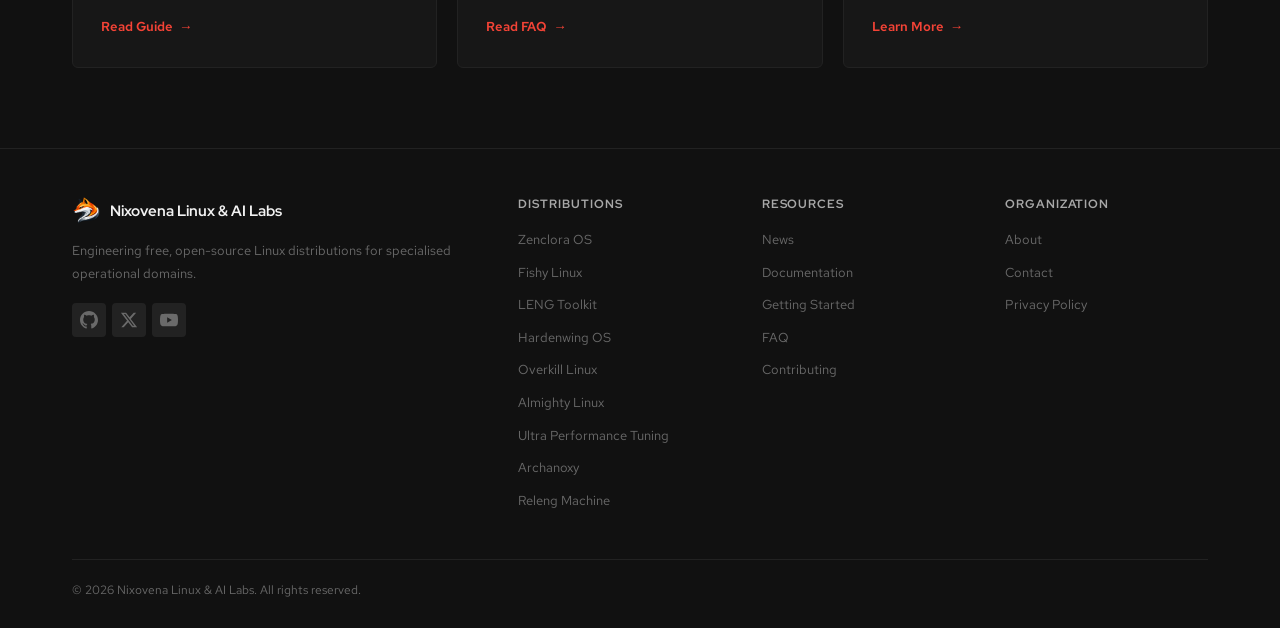
==== commit c49f4741: "update" ====
--- a/index.html
+++ b/index.html
@@ -5,9 +5,9 @@
     <meta charset="UTF-8">
     <meta name="viewport" content="width=device-width, initial-scale=1.0">
     <meta name="description"
-        content="Nixovena Linux & AI Labs develops free, open-source, specialised Linux distributions. Eight platforms covering desktop, security, rescue, OSINT, real-time and development workloads.">
+        content="Nixovena Linux & AI Labs develops free, open-source, specialised Linux distributions. Nine platforms covering desktop, security, rescue, OSINT, real-time and development workloads.">
     <meta name="keywords"
-        content="Linux, distributions, open source, free, Nixovena Linux & AI Labs, Zenclora, Fishy Linux, Hardenwing, Overkill Linux, Almighty Linux, Ultra Performance Tuning, Releng Machine">
+        content="Linux, distributions, open source, free, Nixovena Linux & AI Labs, Zenclora, Fishy Linux, Hardenwing, Overkill Linux, Almighty Linux, Ultra Performance Tuning, Archanoxy, Releng Machine">
     <title>Nixovena Linux &amp; AI Labs | Specialised Linux Distributions</title>
     <link rel="icon" type="image/png" href="Assets/nixovena.png">
     <link rel="shortcut icon" href="Assets/nixovena.png" type="image/png">
@@ -67,7 +67,7 @@
             </div>
             <div class="hero-stats">
                 <div class="hero-stat">
-                    <div class="hero-stat-value">8</div>
+                    <div class="hero-stat-value">9</div>
                     <div class="hero-stat-label">Distributions</div>
                 </div>
                 <div class="hero-stat">
@@ -137,7 +137,7 @@
         <div class="container">
             <div class="section-header reveal">
                 <span class="section-eyebrow">Product Portfolio</span>
-                <h2 class="section-title">Eight platforms. One engineering discipline.</h2>
+                <h2 class="section-title">Nine platforms. One engineering discipline.</h2>
                 <p class="section-desc">Each distribution targets a distinct operational profile. Browse the catalog for
                     technical specifications, screenshots and download channels.</p>
             </div>
@@ -204,6 +204,15 @@
                     </div>
                     <h3>Ultra Performance Tuning</h3>
                     <p>PREEMPT_RT real-time platform for DAW, robotics and automation.</p>
+                    <span class="portfolio-link">Specifications <span>&rarr;</span></span>
+                </a>
+                <a href="distros.html#archanoxy" class="portfolio-card reveal">
+                    <div class="portfolio-card-head">
+                        <img src="Assets/archanoxy.png" alt="Archanoxy">
+                        <span class="portfolio-tag">Security</span>
+                    </div>
+                    <h3>Archanoxy</h3>
+                    <p>Arch-based minimal pen-testing platform with Openbox WM.</p>
                     <span class="portfolio-link">Specifications <span>&rarr;</span></span>
                 </a>
                 <a href="distros.html#releng" class="portfolio-card reveal">
@@ -331,6 +340,7 @@
                         <li><a href="distros.html#overkill">Overkill Linux</a></li>
                         <li><a href="distros.html#almighty">Almighty Linux</a></li>
                         <li><a href="distros.html#upt">Ultra Performance Tuning</a></li>
+                        <li><a href="distros.html#archanoxy">Archanoxy</a></li>
                         <li><a href="distros.html#releng">Releng Machine</a></li>
                     </ul>
                 </div>
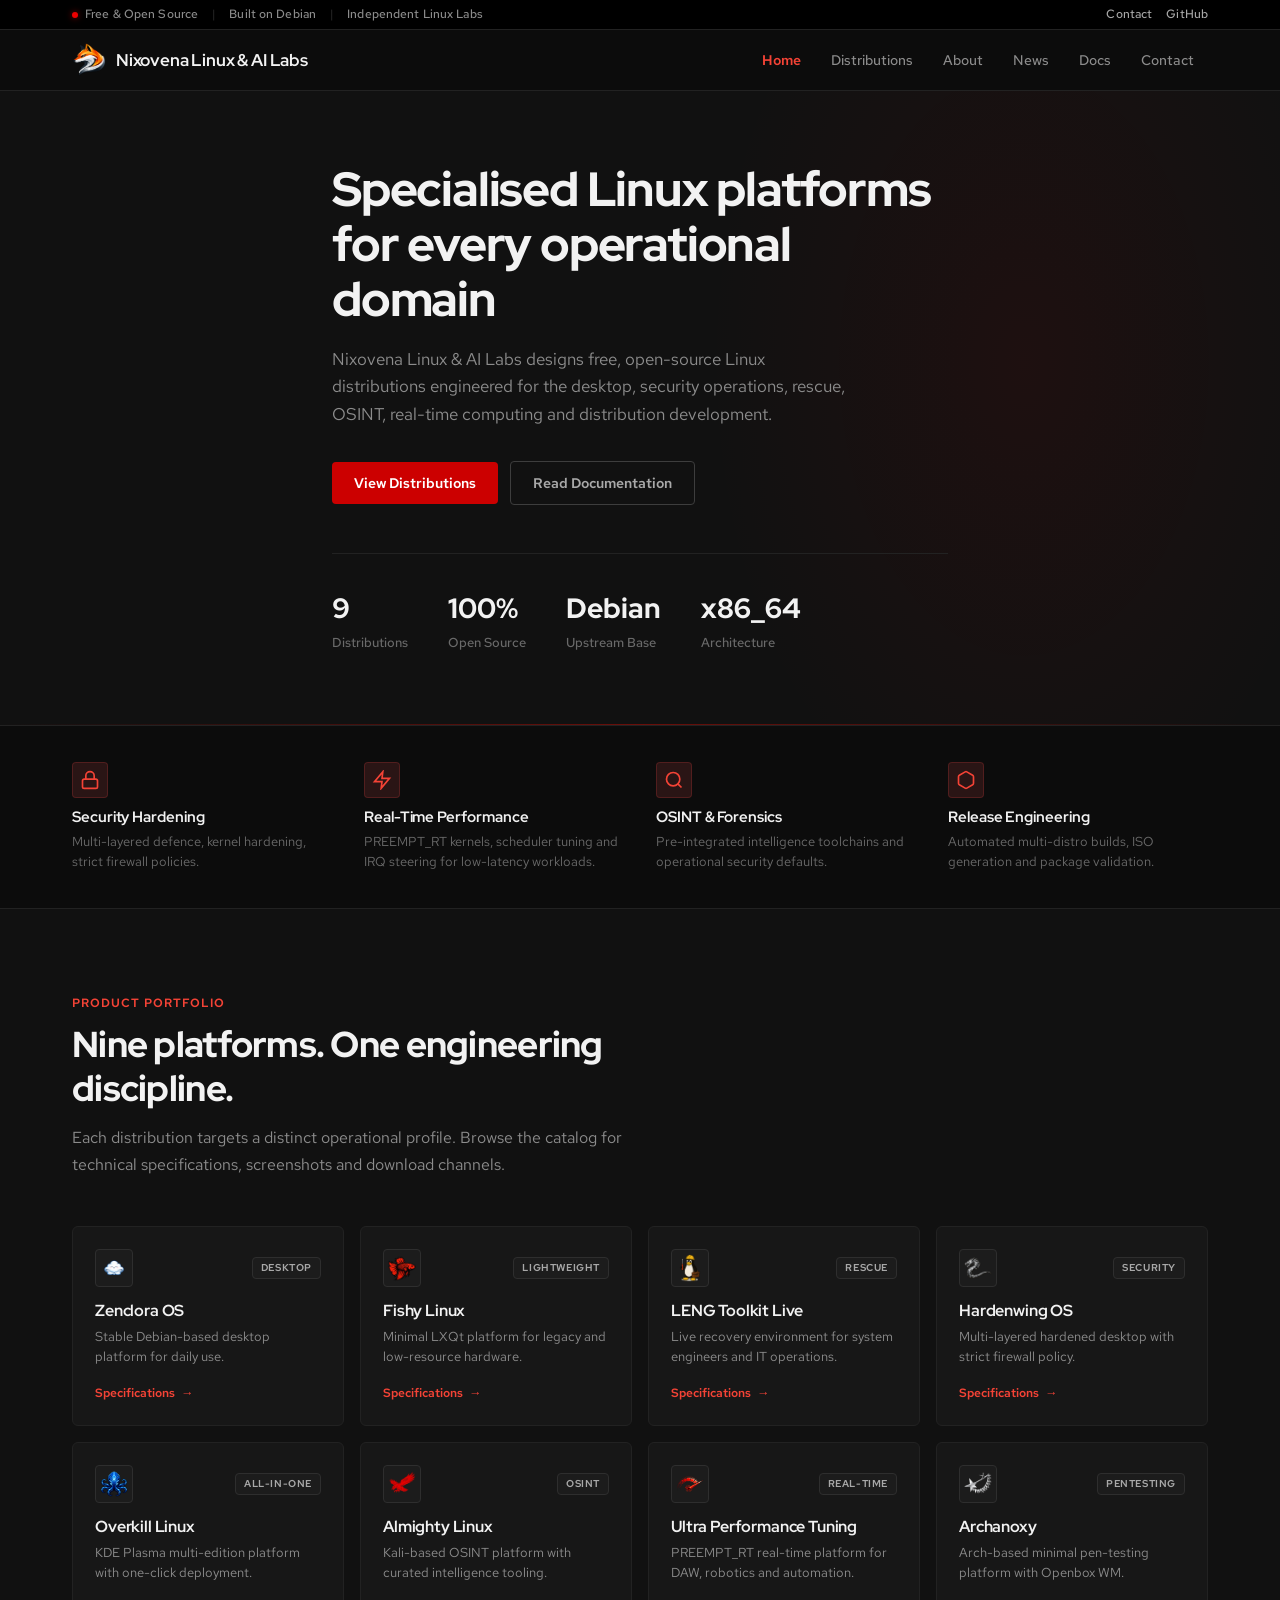
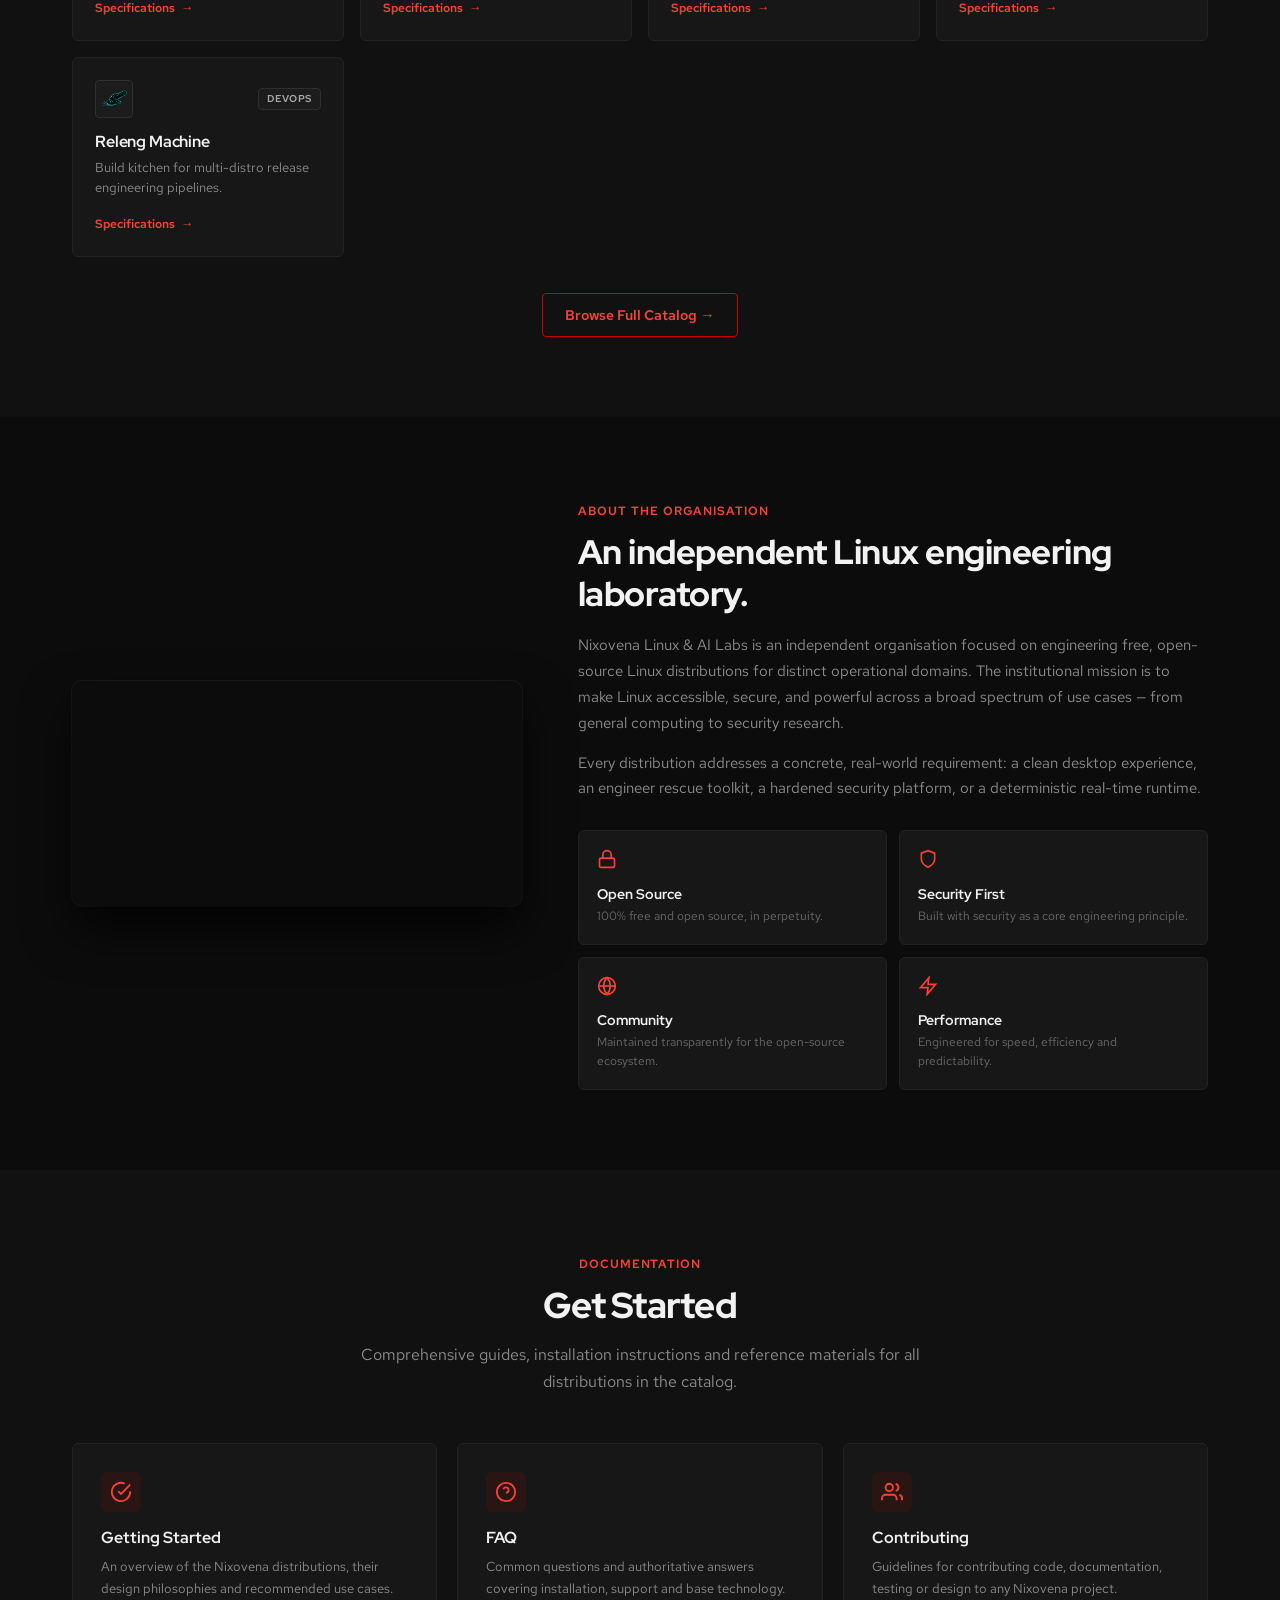
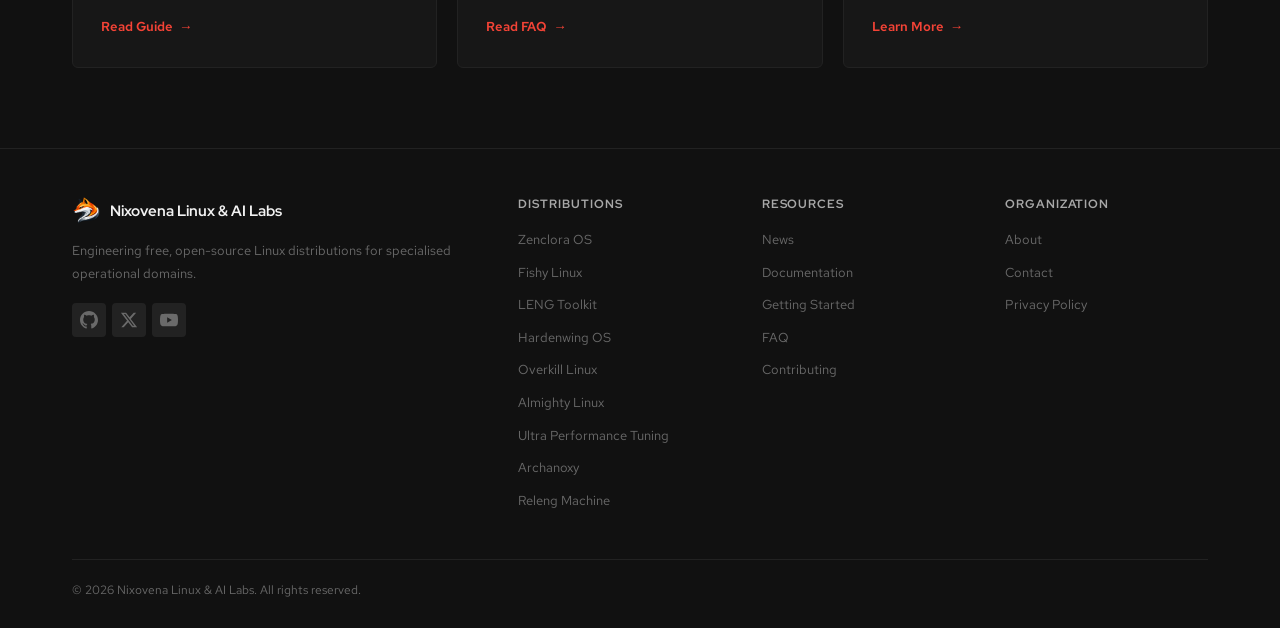
==== commit 03d4d281: "Update index.html" ====
--- a/index.html
+++ b/index.html
@@ -92,7 +92,8 @@
             <div class="capabilities-grid">
                 <div class="capability">
                     <div class="capability-icon">
-                        <svg width="20" height="20" viewBox="0 0 24 24" fill="none" stroke="currentColor" stroke-width="2">
+                        <svg width="20" height="20" viewBox="0 0 24 24" fill="none" stroke="currentColor"
+                            stroke-width="2">
                             <rect x="3" y="11" width="18" height="11" rx="2" ry="2" />
                             <path d="M7 11V7a5 5 0 0 1 10 0v4" />
                         </svg>
@@ -102,7 +103,8 @@
                 </div>
                 <div class="capability">
                     <div class="capability-icon">
-                        <svg width="20" height="20" viewBox="0 0 24 24" fill="none" stroke="currentColor" stroke-width="2">
+                        <svg width="20" height="20" viewBox="0 0 24 24" fill="none" stroke="currentColor"
+                            stroke-width="2">
                             <polygon points="13 2 3 14 12 14 11 22 21 10 12 10 13 2" />
                         </svg>
                     </div>
@@ -111,7 +113,8 @@
                 </div>
                 <div class="capability">
                     <div class="capability-icon">
-                        <svg width="20" height="20" viewBox="0 0 24 24" fill="none" stroke="currentColor" stroke-width="2">
+                        <svg width="20" height="20" viewBox="0 0 24 24" fill="none" stroke="currentColor"
+                            stroke-width="2">
                             <circle cx="11" cy="11" r="8" />
                             <line x1="21" y1="21" x2="16.65" y2="16.65" />
                         </svg>
@@ -121,8 +124,10 @@
                 </div>
                 <div class="capability">
                     <div class="capability-icon">
-                        <svg width="20" height="20" viewBox="0 0 24 24" fill="none" stroke="currentColor" stroke-width="2">
-                            <path d="M21 16V8a2 2 0 0 0-1-1.73l-7-4a2 2 0 0 0-2 0l-7 4A2 2 0 0 0 3 8v8a2 2 0 0 0 1 1.73l7 4a2 2 0 0 0 2 0l7-4A2 2 0 0 0 21 16z" />
+                        <svg width="20" height="20" viewBox="0 0 24 24" fill="none" stroke="currentColor"
+                            stroke-width="2">
+                            <path
+                                d="M21 16V8a2 2 0 0 0-1-1.73l-7-4a2 2 0 0 0-2 0l-7 4A2 2 0 0 0 3 8v8a2 2 0 0 0 1 1.73l7 4a2 2 0 0 0 2 0l7-4A2 2 0 0 0 21 16z" />
                         </svg>
                     </div>
                     <h4>Release Engineering</h4>
@@ -209,7 +214,7 @@
                 <a href="distros.html#archanoxy" class="portfolio-card reveal">
                     <div class="portfolio-card-head">
                         <img src="Assets/archanoxy.png" alt="Archanoxy">
-                        <span class="portfolio-tag">Security</span>
+                        <span class="portfolio-tag">Pentesting</span>
                     </div>
                     <h3>Archanoxy</h3>
                     <p>Arch-based minimal pen-testing platform with Openbox WM.</p>
@@ -251,22 +256,38 @@
                         engineer rescue toolkit, a hardened security platform, or a deterministic real-time runtime.</p>
                     <div class="about-values">
                         <div class="about-value">
-                            <div class="about-value-icon"><svg width="20" height="20" viewBox="0 0 24 24" fill="none" stroke="currentColor" stroke-width="2"><rect x="3" y="11" width="18" height="11" rx="2" ry="2" /><path d="M7 11V7a5 5 0 0 1 10 0v4" /></svg></div>
+                            <div class="about-value-icon"><svg width="20" height="20" viewBox="0 0 24 24" fill="none"
+                                    stroke="currentColor" stroke-width="2">
+                                    <rect x="3" y="11" width="18" height="11" rx="2" ry="2" />
+                                    <path d="M7 11V7a5 5 0 0 1 10 0v4" />
+                                </svg></div>
                             <h4>Open Source</h4>
                             <p>100% free and open source, in perpetuity.</p>
                         </div>
                         <div class="about-value">
-                            <div class="about-value-icon"><svg width="20" height="20" viewBox="0 0 24 24" fill="none" stroke="currentColor" stroke-width="2"><path d="M12 22s8-4 8-10V5l-8-3-8 3v7c0 6 8 10 8 10z" /></svg></div>
+                            <div class="about-value-icon"><svg width="20" height="20" viewBox="0 0 24 24" fill="none"
+                                    stroke="currentColor" stroke-width="2">
+                                    <path d="M12 22s8-4 8-10V5l-8-3-8 3v7c0 6 8 10 8 10z" />
+                                </svg></div>
                             <h4>Security First</h4>
                             <p>Built with security as a core engineering principle.</p>
                         </div>
                         <div class="about-value">
-                            <div class="about-value-icon"><svg width="20" height="20" viewBox="0 0 24 24" fill="none" stroke="currentColor" stroke-width="2"><circle cx="12" cy="12" r="10" /><line x1="2" y1="12" x2="22" y2="12" /><path d="M12 2a15.3 15.3 0 0 1 4 10 15.3 15.3 0 0 1-4 10 15.3 15.3 0 0 1-4-10 15.3 15.3 0 0 1 4-10z" /></svg></div>
+                            <div class="about-value-icon"><svg width="20" height="20" viewBox="0 0 24 24" fill="none"
+                                    stroke="currentColor" stroke-width="2">
+                                    <circle cx="12" cy="12" r="10" />
+                                    <line x1="2" y1="12" x2="22" y2="12" />
+                                    <path
+                                        d="M12 2a15.3 15.3 0 0 1 4 10 15.3 15.3 0 0 1-4 10 15.3 15.3 0 0 1-4-10 15.3 15.3 0 0 1 4-10z" />
+                                </svg></div>
                             <h4>Community</h4>
                             <p>Maintained transparently for the open-source ecosystem.</p>
                         </div>
                         <div class="about-value">
-                            <div class="about-value-icon"><svg width="20" height="20" viewBox="0 0 24 24" fill="none" stroke="currentColor" stroke-width="2"><polygon points="13 2 3 14 12 14 11 22 21 10 12 10 13 2" /></svg></div>
+                            <div class="about-value-icon"><svg width="20" height="20" viewBox="0 0 24 24" fill="none"
+                                    stroke="currentColor" stroke-width="2">
+                                    <polygon points="13 2 3 14 12 14 11 22 21 10 12 10 13 2" />
+                                </svg></div>
                             <h4>Performance</h4>
                             <p>Engineered for speed, efficiency and predictability.</p>
                         </div>
@@ -287,19 +308,36 @@
             </div>
             <div class="docs-grid">
                 <a href="docs.html#getting-started" class="docs-card reveal reveal-delay-1">
-                    <div class="docs-card-icon"><svg width="22" height="22" viewBox="0 0 24 24" fill="none" stroke="currentColor" stroke-width="2"><path d="M22 11.08V12a10 10 0 1 1-5.93-9.14" /><polyline points="22 4 12 14.01 9 11.01" /></svg></div>
+                    <div class="docs-card-icon"><svg width="22" height="22" viewBox="0 0 24 24" fill="none"
+                            stroke="currentColor" stroke-width="2">
+                            <path d="M22 11.08V12a10 10 0 1 1-5.93-9.14" />
+                            <polyline points="22 4 12 14.01 9 11.01" />
+                        </svg></div>
                     <h3>Getting Started</h3>
-                    <p>An overview of the Nixovena distributions, their design philosophies and recommended use cases.</p>
+                    <p>An overview of the Nixovena distributions, their design philosophies and recommended use cases.
+                    </p>
                     <span class="docs-card-link">Read Guide <span>&rarr;</span></span>
                 </a>
                 <a href="docs.html#faq" class="docs-card reveal reveal-delay-2">
-                    <div class="docs-card-icon"><svg width="22" height="22" viewBox="0 0 24 24" fill="none" stroke="currentColor" stroke-width="2"><circle cx="12" cy="12" r="10" /><path d="M9.09 9a3 3 0 0 1 5.83 1c0 2-3 3-3 3" /><line x1="12" y1="17" x2="12.01" y2="17" /></svg></div>
+                    <div class="docs-card-icon"><svg width="22" height="22" viewBox="0 0 24 24" fill="none"
+                            stroke="currentColor" stroke-width="2">
+                            <circle cx="12" cy="12" r="10" />
+                            <path d="M9.09 9a3 3 0 0 1 5.83 1c0 2-3 3-3 3" />
+                            <line x1="12" y1="17" x2="12.01" y2="17" />
+                        </svg></div>
                     <h3>FAQ</h3>
-                    <p>Common questions and authoritative answers covering installation, support and base technology.</p>
+                    <p>Common questions and authoritative answers covering installation, support and base technology.
+                    </p>
                     <span class="docs-card-link">Read FAQ <span>&rarr;</span></span>
                 </a>
                 <a href="docs.html#contributing" class="docs-card reveal reveal-delay-3">
-                    <div class="docs-card-icon"><svg width="22" height="22" viewBox="0 0 24 24" fill="none" stroke="currentColor" stroke-width="2"><path d="M17 21v-2a4 4 0 0 0-4-4H5a4 4 0 0 0-4 4v2" /><circle cx="9" cy="7" r="4" /><path d="M23 21v-2a4 4 0 0 0-3-3.87" /><path d="M16 3.13a4 4 0 0 1 0 7.75" /></svg></div>
+                    <div class="docs-card-icon"><svg width="22" height="22" viewBox="0 0 24 24" fill="none"
+                            stroke="currentColor" stroke-width="2">
+                            <path d="M17 21v-2a4 4 0 0 0-4-4H5a4 4 0 0 0-4 4v2" />
+                            <circle cx="9" cy="7" r="4" />
+                            <path d="M23 21v-2a4 4 0 0 0-3-3.87" />
+                            <path d="M16 3.13a4 4 0 0 1 0 7.75" />
+                        </svg></div>
                     <h3>Contributing</h3>
                     <p>Guidelines for contributing code, documentation, testing or design to any Nixovena project.</p>
                     <span class="docs-card-link">Learn More <span>&rarr;</span></span>
@@ -320,13 +358,22 @@
                     <p>Engineering free, open-source Linux distributions for specialised operational domains.</p>
                     <div class="footer-social">
                         <a href="https://github.com/Nixovena" target="_blank" aria-label="GitHub">
-                            <svg width="18" height="18" viewBox="0 0 24 24" fill="currentColor"><path d="M12 0c-6.626 0-12 5.373-12 12 0 5.302 3.438 9.8 8.207 11.387.599.111.793-.261.793-.577v-2.234c-3.338.726-4.033-1.416-4.033-1.416-.546-1.387-1.333-1.756-1.333-1.756-1.089-.745.083-.729.083-.729 1.205.084 1.839 1.237 1.839 1.237 1.07 1.834 2.807 1.304 3.492.997.107-.775.418-1.305.762-1.604-2.665-.305-5.467-1.334-5.467-5.931 0-1.311.469-2.381 1.236-3.221-.124-.303-.535-1.524.117-3.176 0 0 1.008-.322 3.301 1.23.957-.266 1.983-.399 3.003-.404 1.02.005 2.047.138 3.006.404 2.291-1.552 3.297-1.23 3.297-1.23.653 1.653.242 2.874.118 3.176.77.84 1.235 1.911 1.235 3.221 0 4.609-2.807 5.624-5.479 5.921.43.372.823 1.102.823 2.222v3.293c0 .319.192.694.801.576 4.765-1.589 8.199-6.086 8.199-11.386 0-6.627-5.373-12-12-12z"/></svg>
+                            <svg width="18" height="18" viewBox="0 0 24 24" fill="currentColor">
+                                <path
+                                    d="M12 0c-6.626 0-12 5.373-12 12 0 5.302 3.438 9.8 8.207 11.387.599.111.793-.261.793-.577v-2.234c-3.338.726-4.033-1.416-4.033-1.416-.546-1.387-1.333-1.756-1.333-1.756-1.089-.745.083-.729.083-.729 1.205.084 1.839 1.237 1.839 1.237 1.07 1.834 2.807 1.304 3.492.997.107-.775.418-1.305.762-1.604-2.665-.305-5.467-1.334-5.467-5.931 0-1.311.469-2.381 1.236-3.221-.124-.303-.535-1.524.117-3.176 0 0 1.008-.322 3.301 1.23.957-.266 1.983-.399 3.003-.404 1.02.005 2.047.138 3.006.404 2.291-1.552 3.297-1.23 3.297-1.23.653 1.653.242 2.874.118 3.176.77.84 1.235 1.911 1.235 3.221 0 4.609-2.807 5.624-5.479 5.921.43.372.823 1.102.823 2.222v3.293c0 .319.192.694.801.576 4.765-1.589 8.199-6.086 8.199-11.386 0-6.627-5.373-12-12-12z" />
+                            </svg>
                         </a>
                         <a href="https://x.com/Nixovena" target="_blank" aria-label="X">
-                            <svg width="18" height="18" viewBox="0 0 24 24" fill="currentColor"><path d="M18.244 2.25h3.308l-7.227 8.26 8.502 11.24H16.17l-5.214-6.817L4.99 21.75H1.68l7.73-8.835L1.254 2.25H8.08l4.713 6.231zm-1.161 17.52h1.833L7.084 4.126H5.117z"/></svg>
+                            <svg width="18" height="18" viewBox="0 0 24 24" fill="currentColor">
+                                <path
+                                    d="M18.244 2.25h3.308l-7.227 8.26 8.502 11.24H16.17l-5.214-6.817L4.99 21.75H1.68l7.73-8.835L1.254 2.25H8.08l4.713 6.231zm-1.161 17.52h1.833L7.084 4.126H5.117z" />
+                            </svg>
                         </a>
                         <a href="https://youtube.com/@Nixovena" target="_blank" aria-label="YouTube">
-                            <svg width="18" height="18" viewBox="0 0 24 24" fill="currentColor"><path d="M23.498 6.186a3.016 3.016 0 0 0-2.122-2.136C19.505 3.545 12 3.545 12 3.545s-7.505 0-9.377.505A3.017 3.017 0 0 0 .502 6.186C0 8.07 0 12 0 12s0 3.93.502 5.814a3.016 3.016 0 0 0 2.122 2.136c1.871.505 9.376.505 9.376.505s7.505 0 9.377-.505a3.015 3.015 0 0 0 2.122-2.136C24 15.93 24 12 24 12s0-3.93-.502-5.814zM9.545 15.568V8.432L15.818 12l-6.273 3.568z"/></svg>
+                            <svg width="18" height="18" viewBox="0 0 24 24" fill="currentColor">
+                                <path
+                                    d="M23.498 6.186a3.016 3.016 0 0 0-2.122-2.136C19.505 3.545 12 3.545 12 3.545s-7.505 0-9.377.505A3.017 3.017 0 0 0 .502 6.186C0 8.07 0 12 0 12s0 3.93.502 5.814a3.016 3.016 0 0 0 2.122 2.136c1.871.505 9.376.505 9.376.505s7.505 0 9.377-.505a3.015 3.015 0 0 0 2.122-2.136C24 15.93 24 12 24 12s0-3.93-.502-5.814zM9.545 15.568V8.432L15.818 12l-6.273 3.568z" />
+                            </svg>
                         </a>
                     </div>
                 </div>
@@ -364,7 +411,8 @@
                 </div>
             </div>
             <div class="footer-bottom">
-                <span>&copy; 2026 <a href="https://nixovena.org" style="color: inherit; text-decoration: none;">Nixovena Linux &amp; AI Labs</a>. All rights reserved.</span>
+                <span>&copy; 2026 <a href="https://nixovena.org" style="color: inherit; text-decoration: none;">Nixovena
+                        Linux &amp; AI Labs</a>. All rights reserved.</span>
             </div>
         </div>
     </footer>
@@ -378,4 +426,4 @@
     <script src="script.js"></script>
 </body>
 
-</html>
+</html>
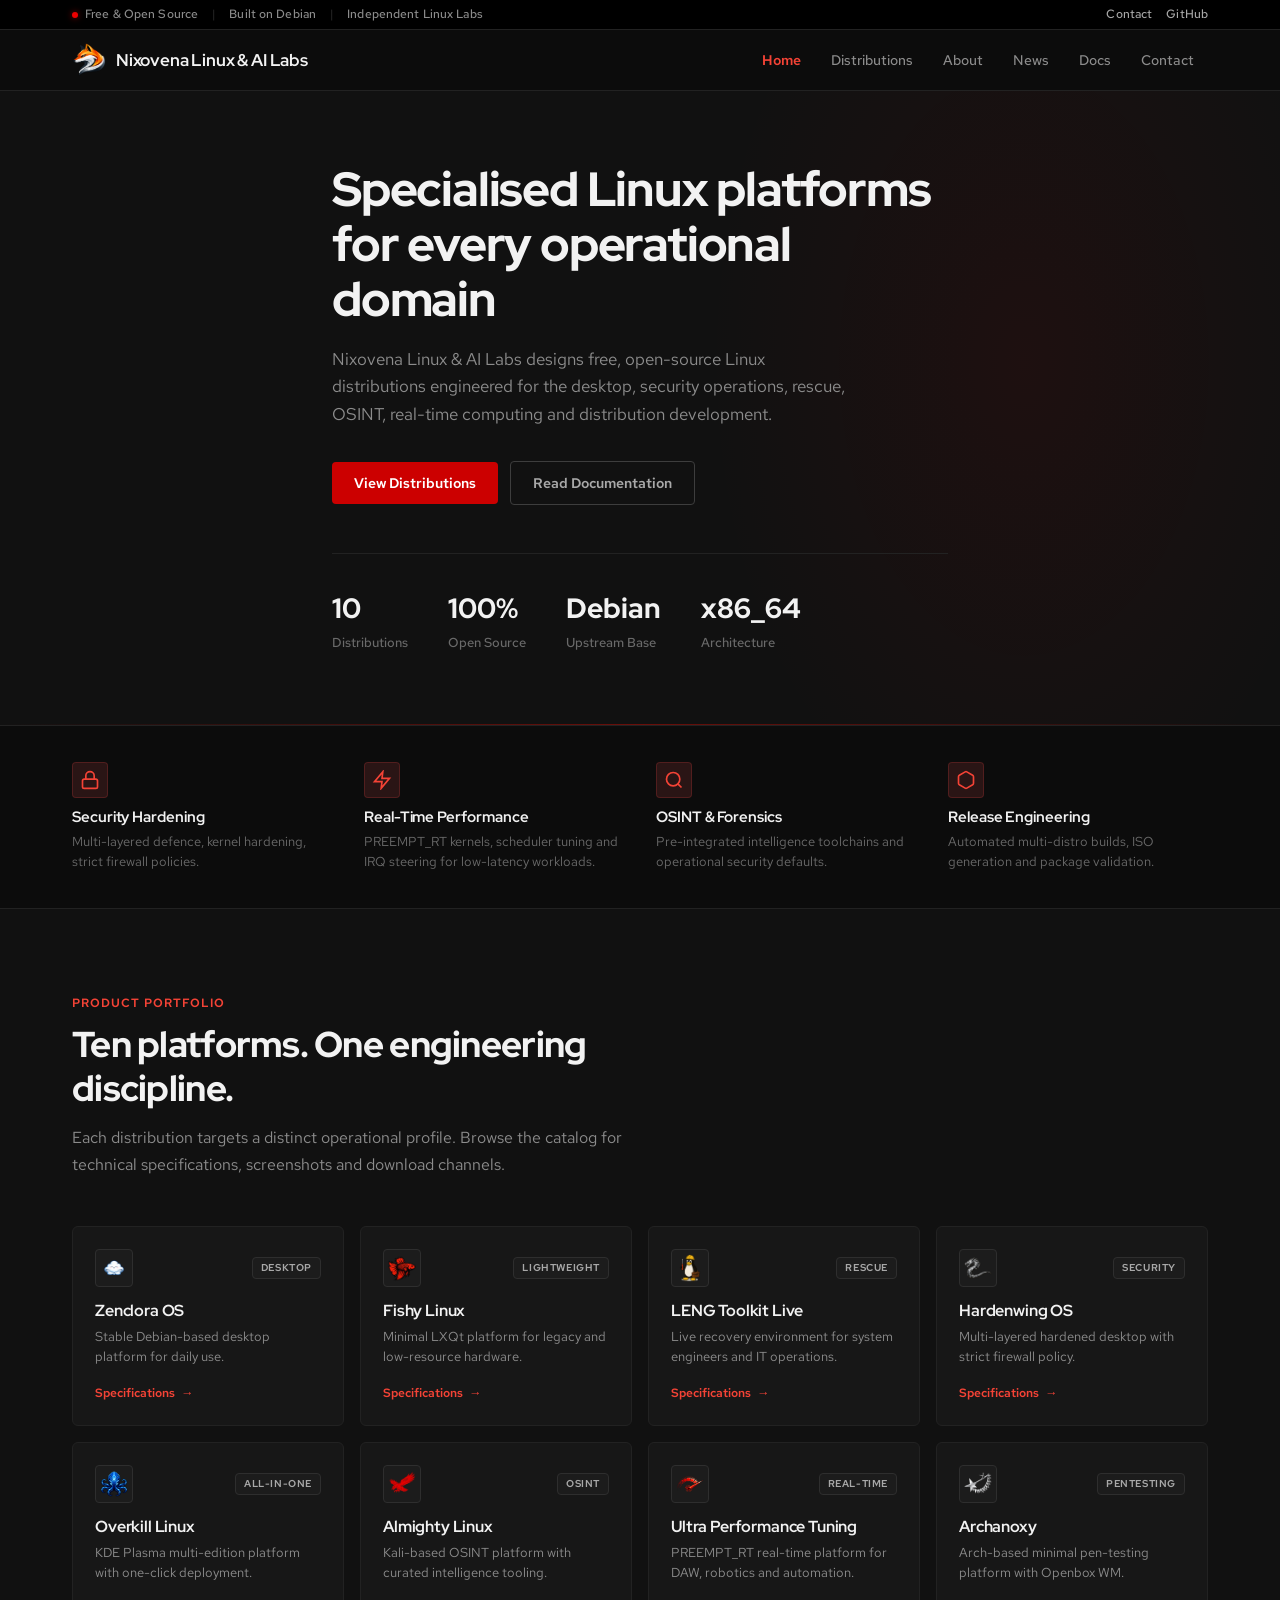
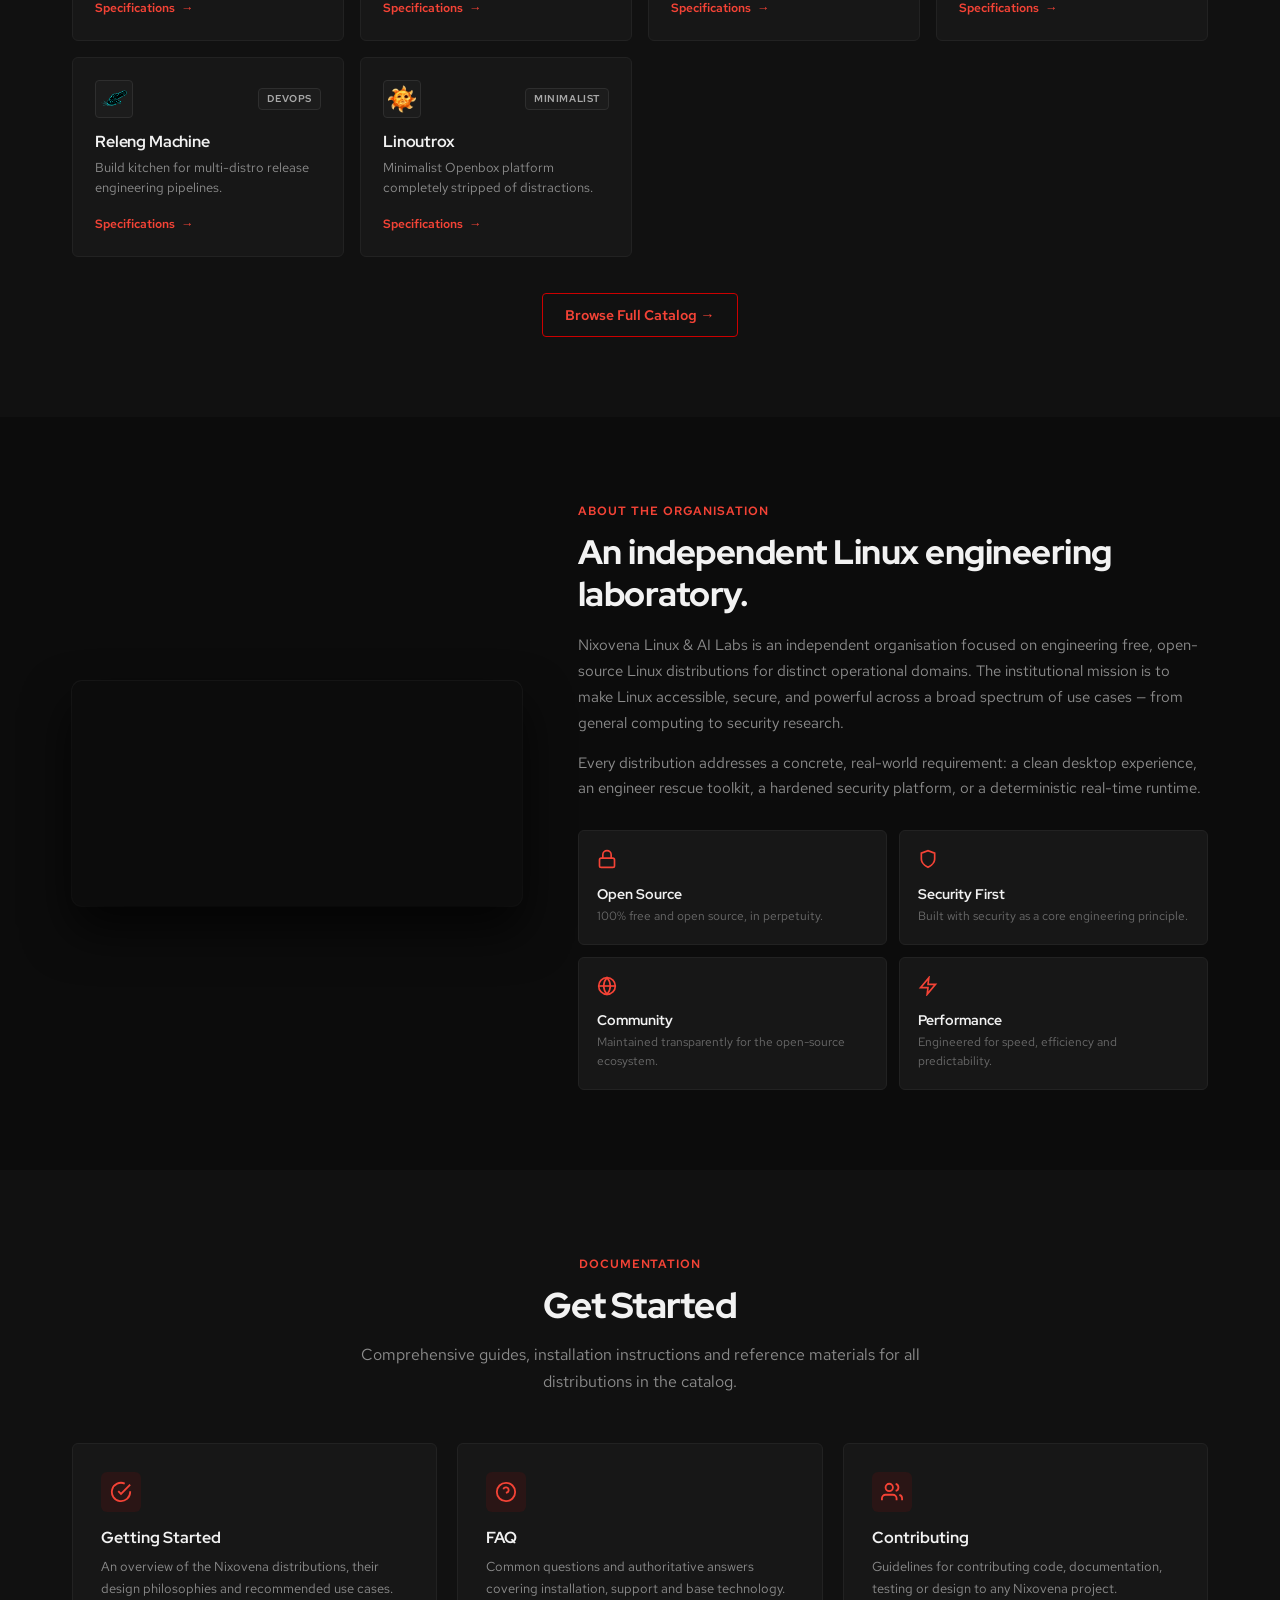
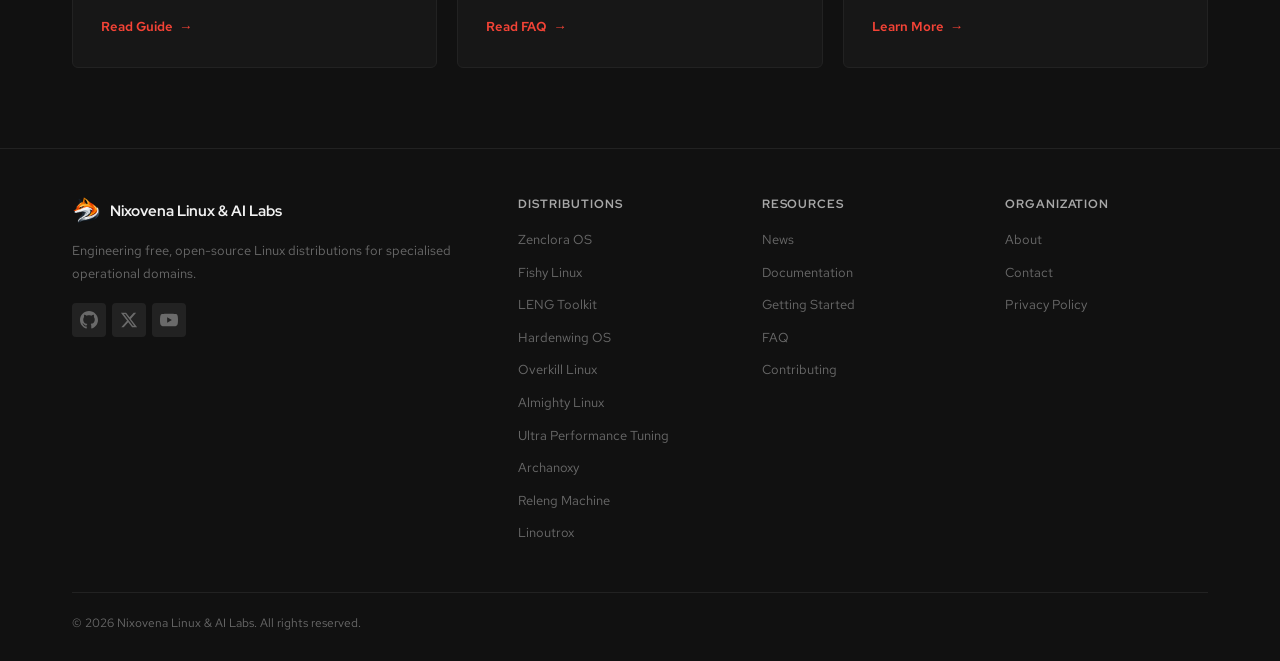
==== commit a5520633: "upload" ====
--- a/index.html
+++ b/index.html
@@ -5,7 +5,7 @@
     <meta charset="UTF-8">
     <meta name="viewport" content="width=device-width, initial-scale=1.0">
     <meta name="description"
-        content="Nixovena Linux & AI Labs develops free, open-source, specialised Linux distributions. Nine platforms covering desktop, security, rescue, OSINT, real-time and development workloads.">
+        content="Nixovena Linux & AI Labs develops free, open-source, specialised Linux distributions. Ten platforms covering desktop, security, rescue, OSINT, real-time and development workloads.">
     <meta name="keywords"
         content="Linux, distributions, open source, free, Nixovena Linux & AI Labs, Zenclora, Fishy Linux, Hardenwing, Overkill Linux, Almighty Linux, Ultra Performance Tuning, Archanoxy, Releng Machine">
     <title>Nixovena Linux &amp; AI Labs | Specialised Linux Distributions</title>
@@ -67,7 +67,7 @@
             </div>
             <div class="hero-stats">
                 <div class="hero-stat">
-                    <div class="hero-stat-value">9</div>
+                    <div class="hero-stat-value">10</div>
                     <div class="hero-stat-label">Distributions</div>
                 </div>
                 <div class="hero-stat">
@@ -142,7 +142,7 @@
         <div class="container">
             <div class="section-header reveal">
                 <span class="section-eyebrow">Product Portfolio</span>
-                <h2 class="section-title">Nine platforms. One engineering discipline.</h2>
+                <h2 class="section-title">Ten platforms. One engineering discipline.</h2>
                 <p class="section-desc">Each distribution targets a distinct operational profile. Browse the catalog for
                     technical specifications, screenshots and download channels.</p>
             </div>
@@ -227,6 +227,15 @@
                     </div>
                     <h3>Releng Machine</h3>
                     <p>Build kitchen for multi-distro release engineering pipelines.</p>
+                    <span class="portfolio-link">Specifications <span>&rarr;</span></span>
+                </a>
+                <a href="distros.html#linoutrox" class="portfolio-card reveal">
+                    <div class="portfolio-card-head">
+                        <img src="Assets/linoutrox.png" alt="Linoutrox">
+                        <span class="portfolio-tag">Minimalist</span>
+                    </div>
+                    <h3>Linoutrox</h3>
+                    <p>Minimalist Openbox platform completely stripped of distractions.</p>
                     <span class="portfolio-link">Specifications <span>&rarr;</span></span>
                 </a>
             </div>
@@ -389,6 +398,7 @@
                         <li><a href="distros.html#upt">Ultra Performance Tuning</a></li>
                         <li><a href="distros.html#archanoxy">Archanoxy</a></li>
                         <li><a href="distros.html#releng">Releng Machine</a></li>
+                        <li><a href="distros.html#linoutrox">Linoutrox</a></li>
                     </ul>
                 </div>
                 <div class="footer-col">
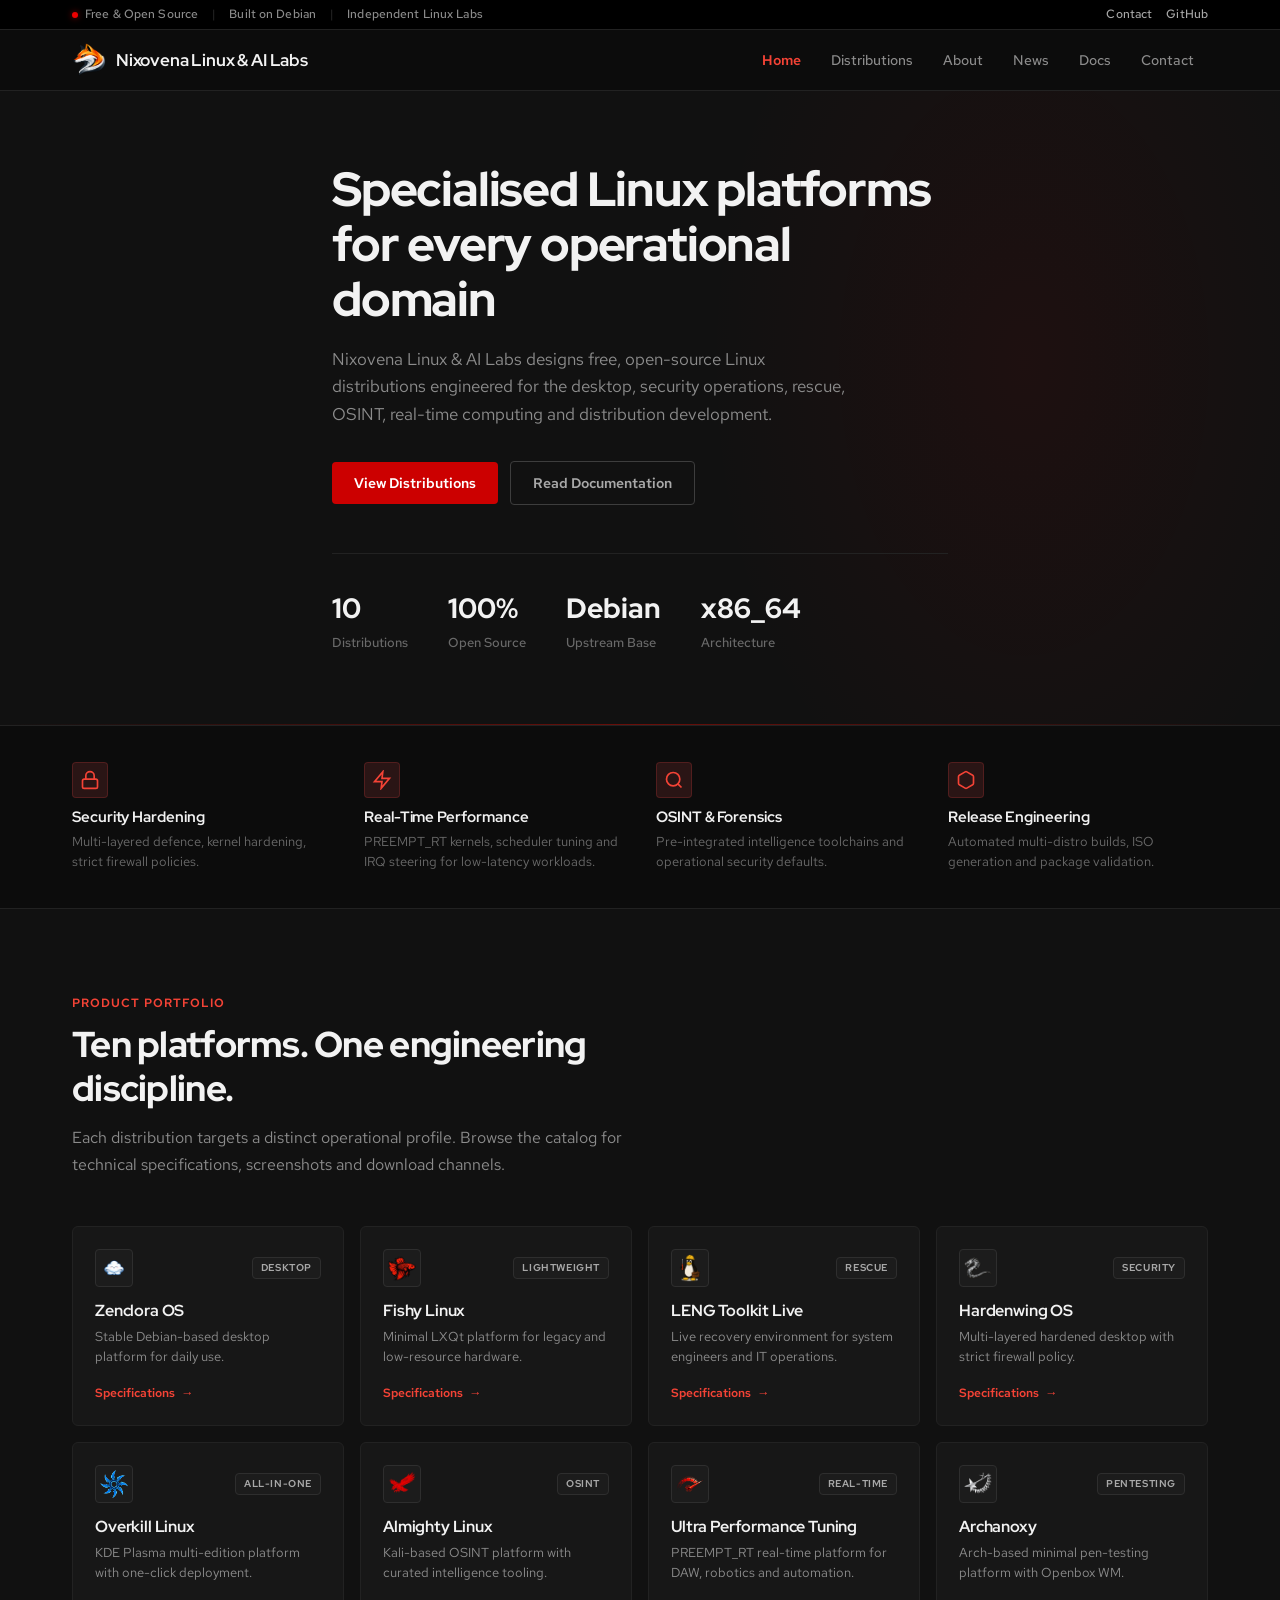
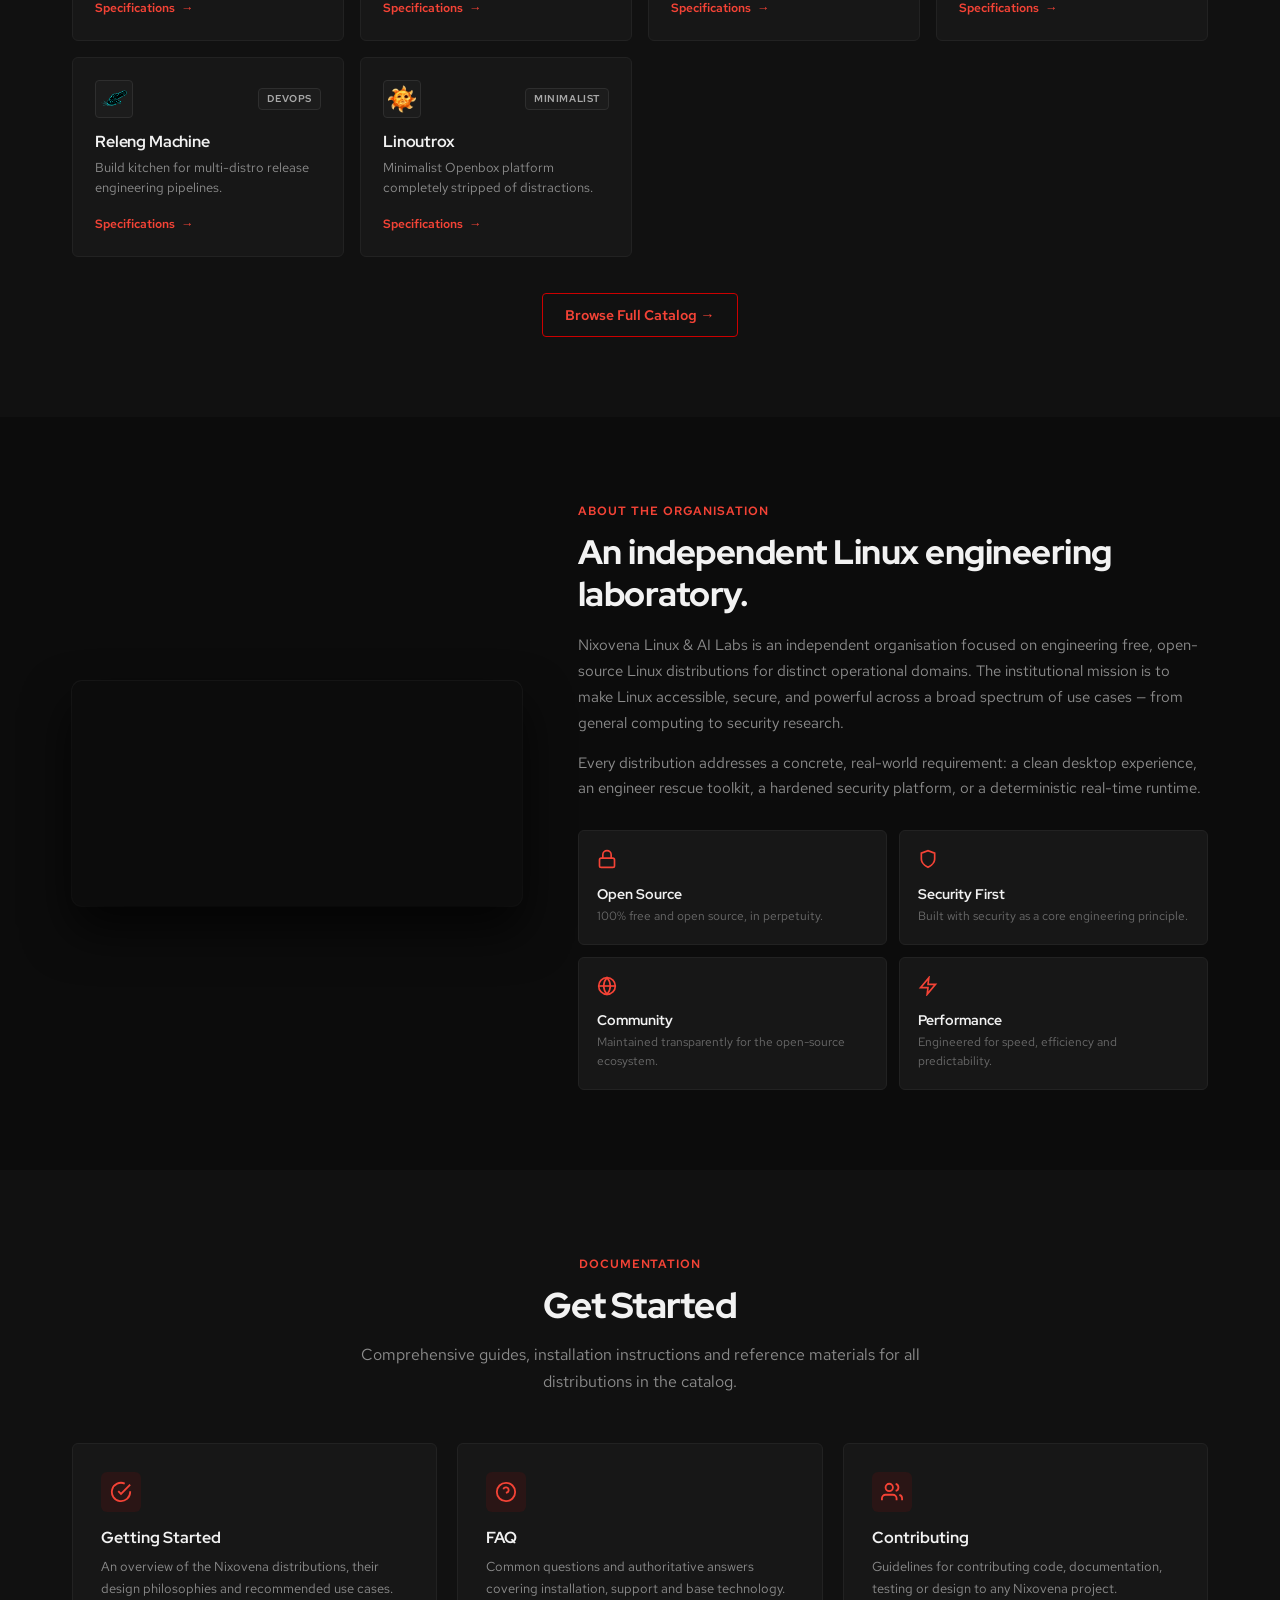
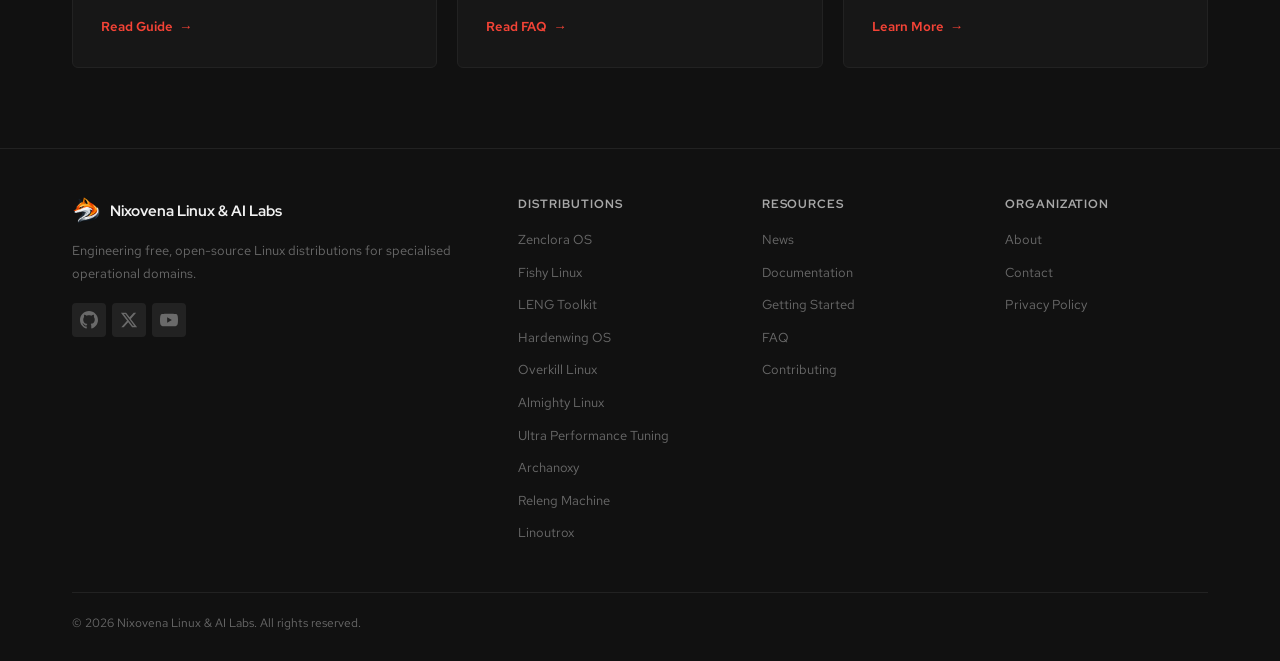
==== commit 9ed8bc40: "update" ====
--- a/index.html
+++ b/index.html
@@ -7,7 +7,7 @@
     <meta name="description"
         content="Nixovena Linux & AI Labs develops free, open-source, specialised Linux distributions. Ten platforms covering desktop, security, rescue, OSINT, real-time and development workloads.">
     <meta name="keywords"
-        content="Linux, distributions, open source, free, Nixovena Linux & AI Labs, Zenclora, Fishy Linux, Hardenwing, Overkill Linux, Almighty Linux, Ultra Performance Tuning, Archanoxy, Releng Machine">
+        content="Linux, distributions, open source, free, Nixovena Linux & AI Labs, Zenclora, Fishy Linux, Hardenwing, Overkill Linux, Almighty Linux, Ultra Performance Tuning, Archanoxy, Releng Machine, Linoutrox">
     <title>Nixovena Linux &amp; AI Labs | Specialised Linux Distributions</title>
     <link rel="icon" type="image/png" href="Assets/nixovena.png">
     <link rel="shortcut icon" href="Assets/nixovena.png" type="image/png">
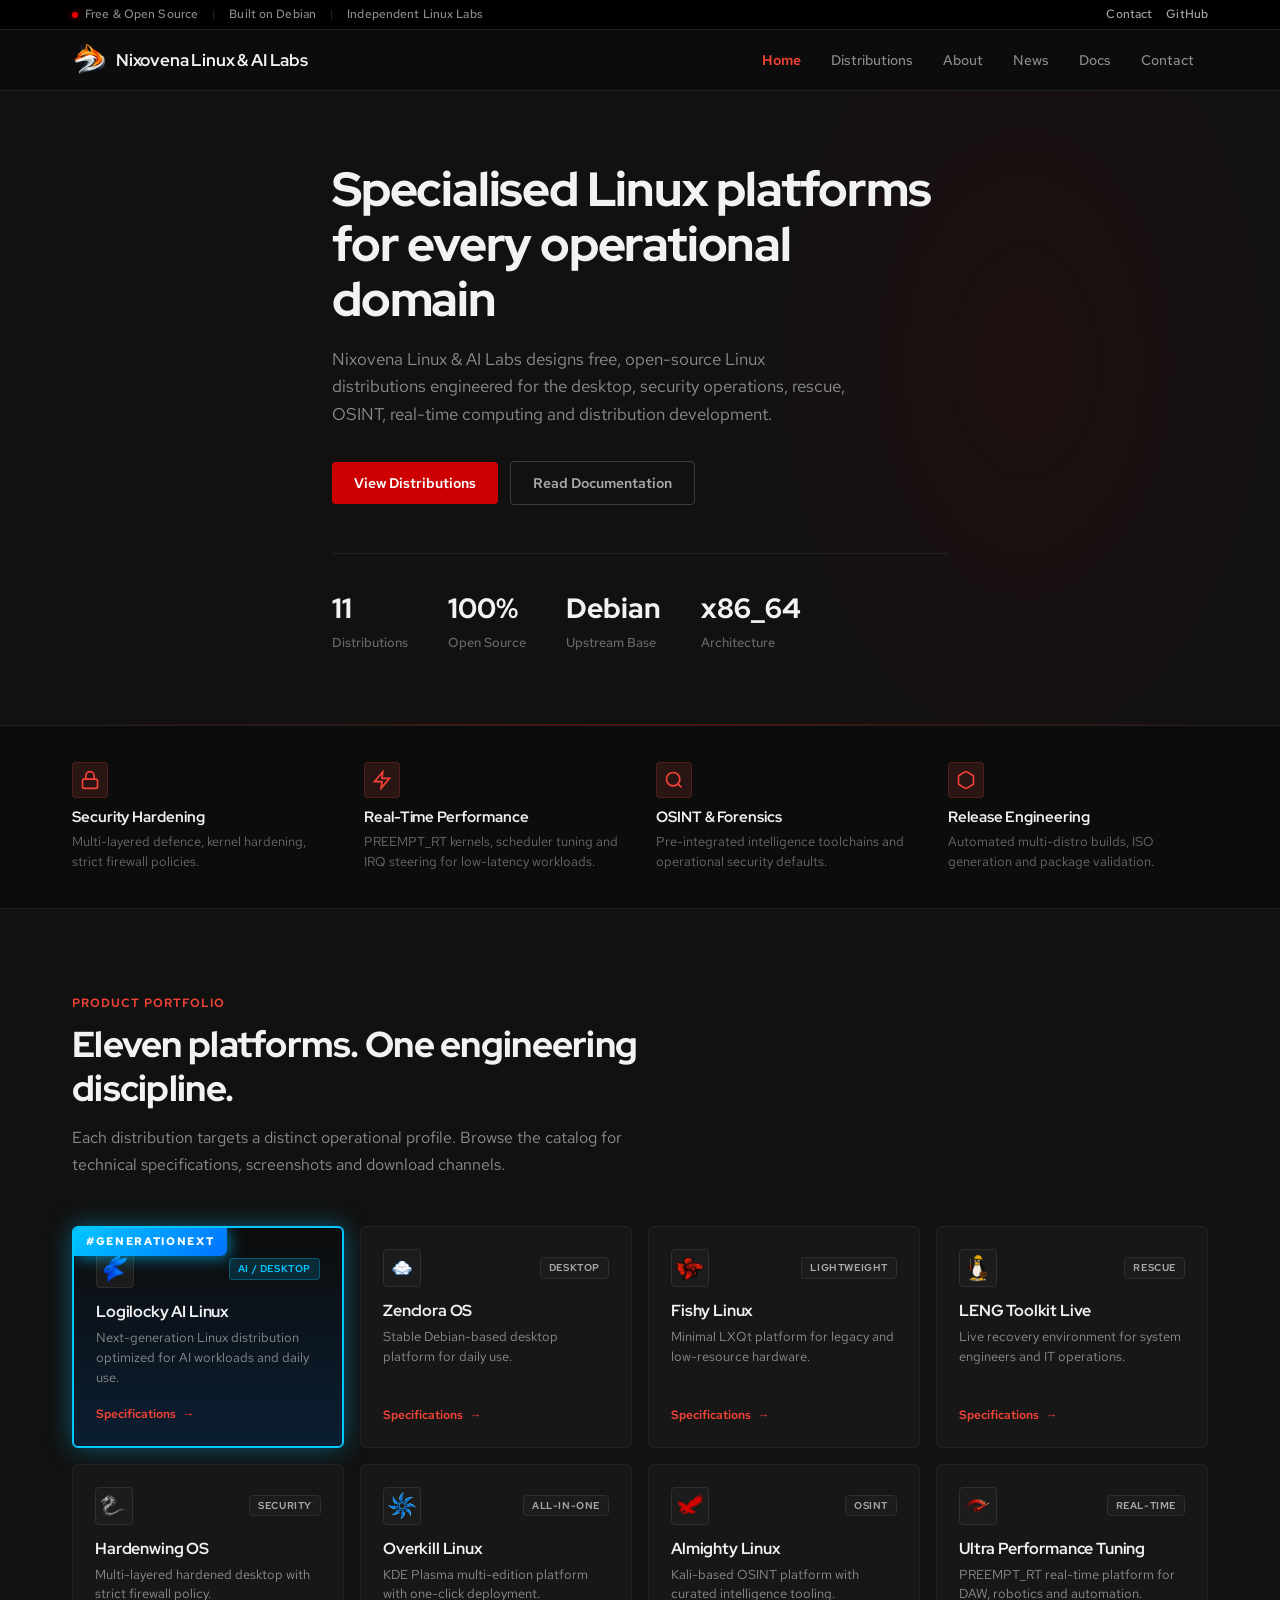
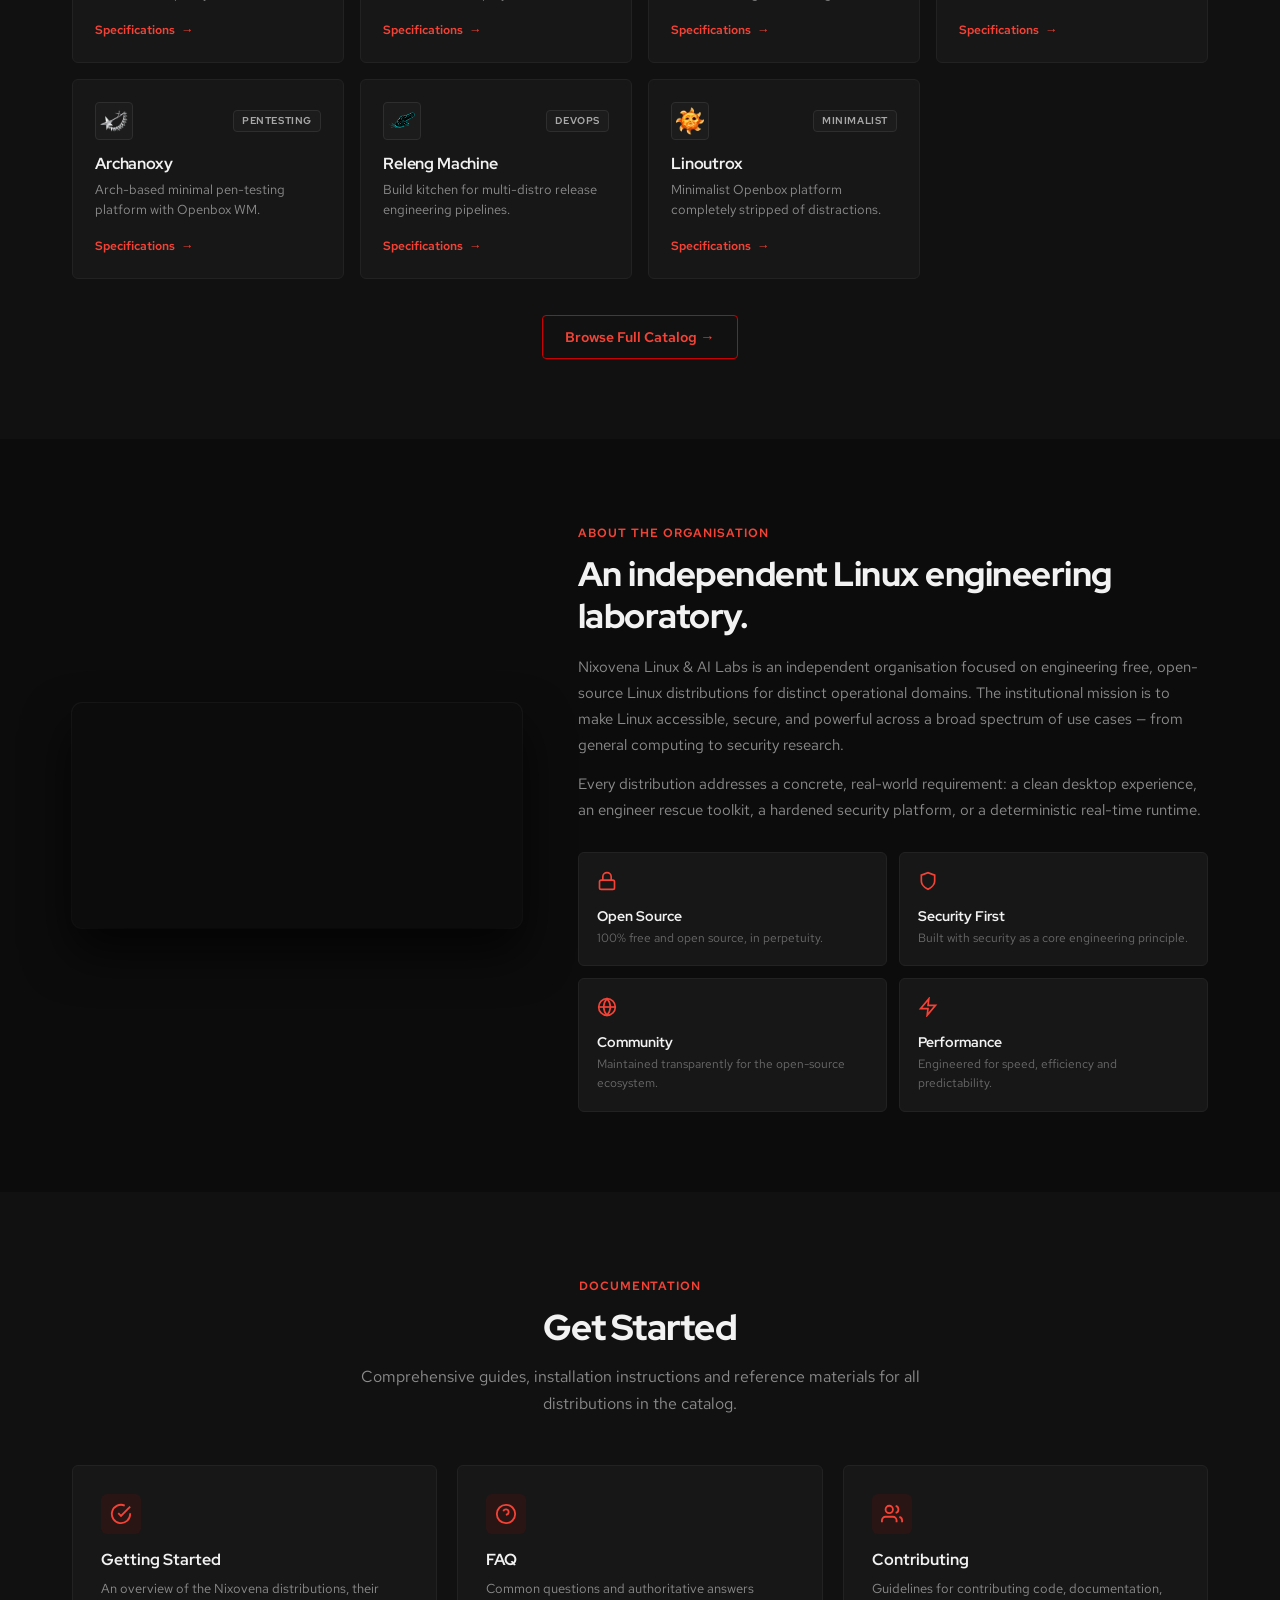
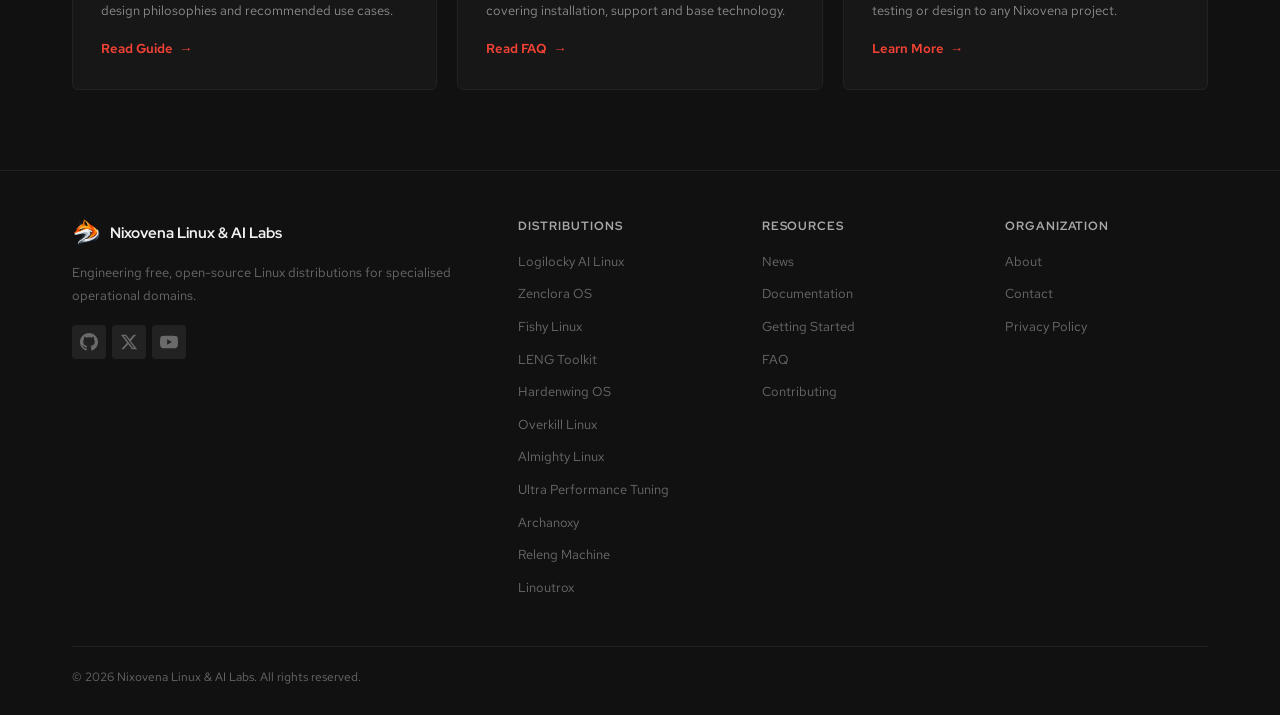
==== commit c002dc62: "Update" ====
--- a/index.html
+++ b/index.html
@@ -67,7 +67,7 @@
             </div>
             <div class="hero-stats">
                 <div class="hero-stat">
-                    <div class="hero-stat-value">10</div>
+                    <div class="hero-stat-value">11</div>
                     <div class="hero-stat-label">Distributions</div>
                 </div>
                 <div class="hero-stat">
@@ -142,12 +142,22 @@
         <div class="container">
             <div class="section-header reveal">
                 <span class="section-eyebrow">Product Portfolio</span>
-                <h2 class="section-title">Ten platforms. One engineering discipline.</h2>
+                <h2 class="section-title">Eleven platforms. One engineering discipline.</h2>
                 <p class="section-desc">Each distribution targets a distinct operational profile. Browse the catalog for
                     technical specifications, screenshots and download channels.</p>
             </div>
 
             <div class="portfolio-grid">
+                <a href="distros.html#logilocky" class="portfolio-card reveal logilocky-special-card">
+                    <div class="special-banner">#GENERATIONEXT</div>
+                    <div class="portfolio-card-head">
+                        <img src="Assets/logilocky.png" alt="Logilocky AI Linux">
+                        <span class="portfolio-tag special-tag">AI / Desktop</span>
+                    </div>
+                    <h3>Logilocky AI Linux</h3>
+                    <p>Next-generation Linux distribution optimized for AI workloads and daily use.</p>
+                    <span class="portfolio-link">Specifications <span>&rarr;</span></span>
+                </a>
                 <a href="distros.html#zenclora" class="portfolio-card reveal">
                     <div class="portfolio-card-head">
                         <img src="Assets/zenclora.png" alt="Zenclora OS">
@@ -389,6 +399,7 @@
                 <div class="footer-col">
                     <h4>Distributions</h4>
                     <ul>
+                        <li><a href="distros.html#logilocky">Logilocky AI Linux</a></li>
                         <li><a href="distros.html#zenclora">Zenclora OS</a></li>
                         <li><a href="distros.html#fishy">Fishy Linux</a></li>
                         <li><a href="distros.html#leng">LENG Toolkit</a></li>
--- a/style.css
+++ b/style.css
@@ -1554,6 +1554,121 @@
     text-decoration: none;
 }
 
+/* ===== LOGILOCKY SPECIAL STYLES ===== */
+.logilocky-special {
+    position: relative;
+    border: 2px solid #00c6ff;
+    box-shadow: 0 0 25px rgba(0, 198, 255, 0.4), inset 0 0 20px rgba(0, 198, 255, 0.1);
+    animation: logilocky-extreme-glow 2s infinite alternate;
+    background: linear-gradient(180deg, rgba(12, 12, 12, 1) 0%, rgba(0, 50, 100, 0.3) 100%);
+}
+
+@keyframes logilocky-extreme-glow {
+    0% {
+        box-shadow: 0 0 20px rgba(0, 198, 255, 0.3), inset 0 0 15px rgba(0, 198, 255, 0.1);
+        border-color: rgba(0, 198, 255, 0.5);
+    }
+    50% {
+        box-shadow: 0 0 40px rgba(0, 150, 255, 0.6), inset 0 0 30px rgba(0, 150, 255, 0.2);
+        border-color: rgba(0, 150, 255, 0.8);
+    }
+    100% {
+        box-shadow: 0 0 60px rgba(0, 102, 255, 0.9), inset 0 0 50px rgba(0, 102, 255, 0.4);
+        border-color: rgba(0, 102, 255, 1);
+    }
+}
+
+.special-banner {
+    position: absolute;
+    top: 0;
+    left: 0;
+    background: linear-gradient(135deg, #00c6ff, #0072ff);
+    color: #fff;
+    font-weight: 900;
+    padding: 8px 20px;
+    font-size: 0.9rem;
+    border-bottom-right-radius: var(--radius-md);
+    z-index: 10;
+    letter-spacing: 0.15em;
+    text-transform: uppercase;
+    box-shadow: 2px 2px 15px rgba(0, 198, 255, 0.6);
+    animation: banner-pulse 2s infinite alternate;
+}
+
+@keyframes banner-pulse {
+    from { filter: brightness(1); }
+    to { filter: brightness(1.3); }
+}
+
+.special-tag {
+    background: rgba(0, 198, 255, 0.15) !important;
+    color: #00c6ff !important;
+    border-color: rgba(0, 198, 255, 0.3) !important;
+}
+
+.logilocky-badges {
+    display: flex;
+    flex-wrap: wrap;
+    gap: 8px;
+    margin-bottom: 16px;
+}
+
+.l-badge {
+    background: rgba(12, 12, 12, 0.9);
+    border: 1px solid #00c6ff;
+    color: #fff;
+    padding: 5px 12px;
+    border-radius: 20px;
+    font-size: 0.75rem;
+    font-weight: 700;
+    display: inline-flex;
+    align-items: center;
+    gap: 4px;
+    box-shadow: 0 0 10px rgba(0, 198, 255, 0.2);
+}
+
+.logilocky-btn {
+    background: linear-gradient(90deg, #00c6ff 0%, #0072ff 100%) !important;
+    color: #fff !important;
+    font-weight: 800 !important;
+    border: none !important;
+    box-shadow: 0 0 15px rgba(0, 114, 255, 0.6);
+    transition: transform 0.2s ease, box-shadow 0.2s ease !important;
+}
+
+.logilocky-btn:hover {
+    transform: scale(1.05);
+    box-shadow: 0 0 25px rgba(0, 198, 255, 0.8);
+    background: linear-gradient(90deg, #0072ff 0%, #00c6ff 100%) !important;
+    color: #fff !important;
+}
+
+/* Specific logic for Portfolio Card in index.html */
+.portfolio-card.logilocky-special-card {
+    border: 2px solid #00c6ff;
+    box-shadow: 0 0 25px rgba(0, 198, 255, 0.4);
+    animation: logilocky-extreme-glow 2s infinite alternate;
+    position: relative;
+    overflow: hidden;
+    background: linear-gradient(180deg, rgba(12, 12, 12, 1) 0%, rgba(0, 50, 100, 0.4) 100%);
+}
+
+.portfolio-card.logilocky-special-card:hover {
+    transform: translateY(-8px);
+}
+
+.portfolio-card.logilocky-special-card .special-banner {
+    border-bottom-right-radius: var(--radius-md);
+    font-size: 0.7rem;
+    padding: 5px 12px;
+}
+
+.portfolio-card.logilocky-special-card .portfolio-tag {
+    background: rgba(0, 198, 255, 0.15);
+    color: #00c6ff;
+    border: 1px solid rgba(0, 198, 255, 0.3);
+}
+
 /* ===== RESPONSIVE ===== */
 @media (max-width: 1024px) {
     .distros-grid {
